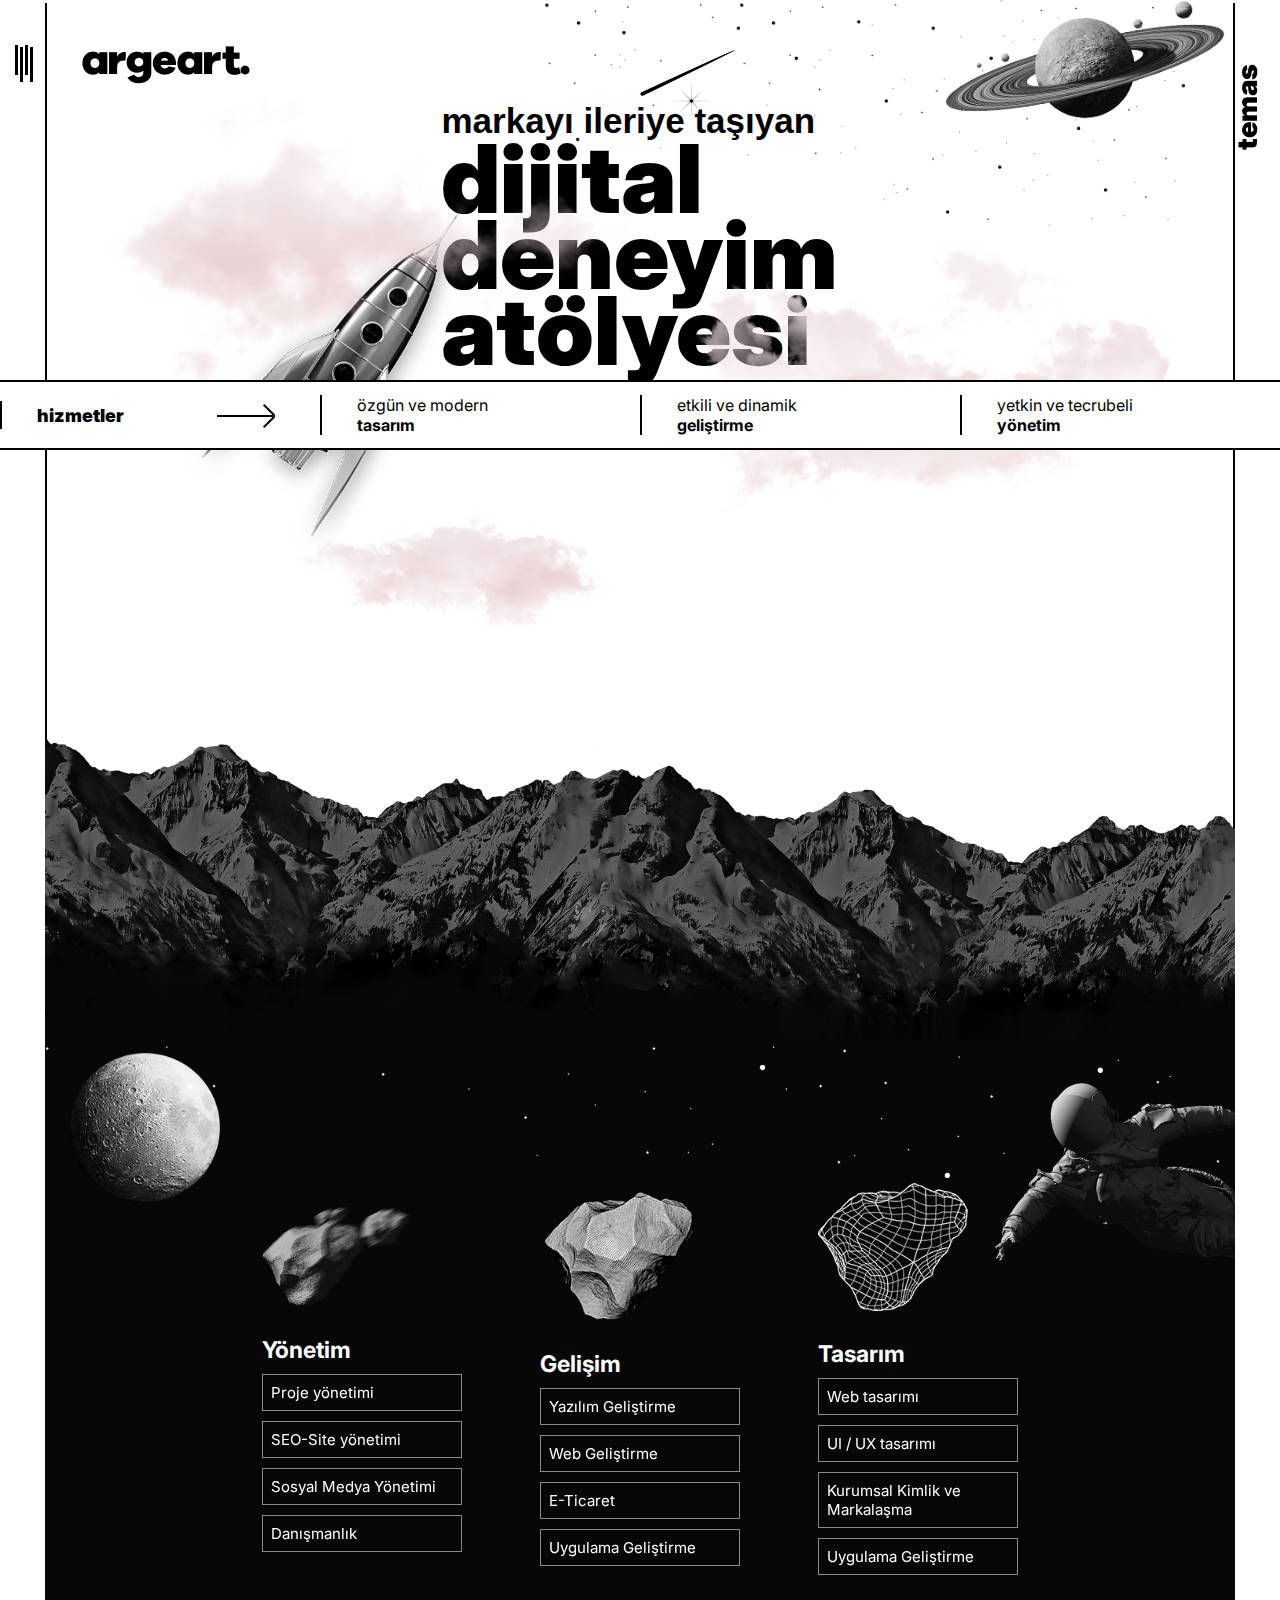
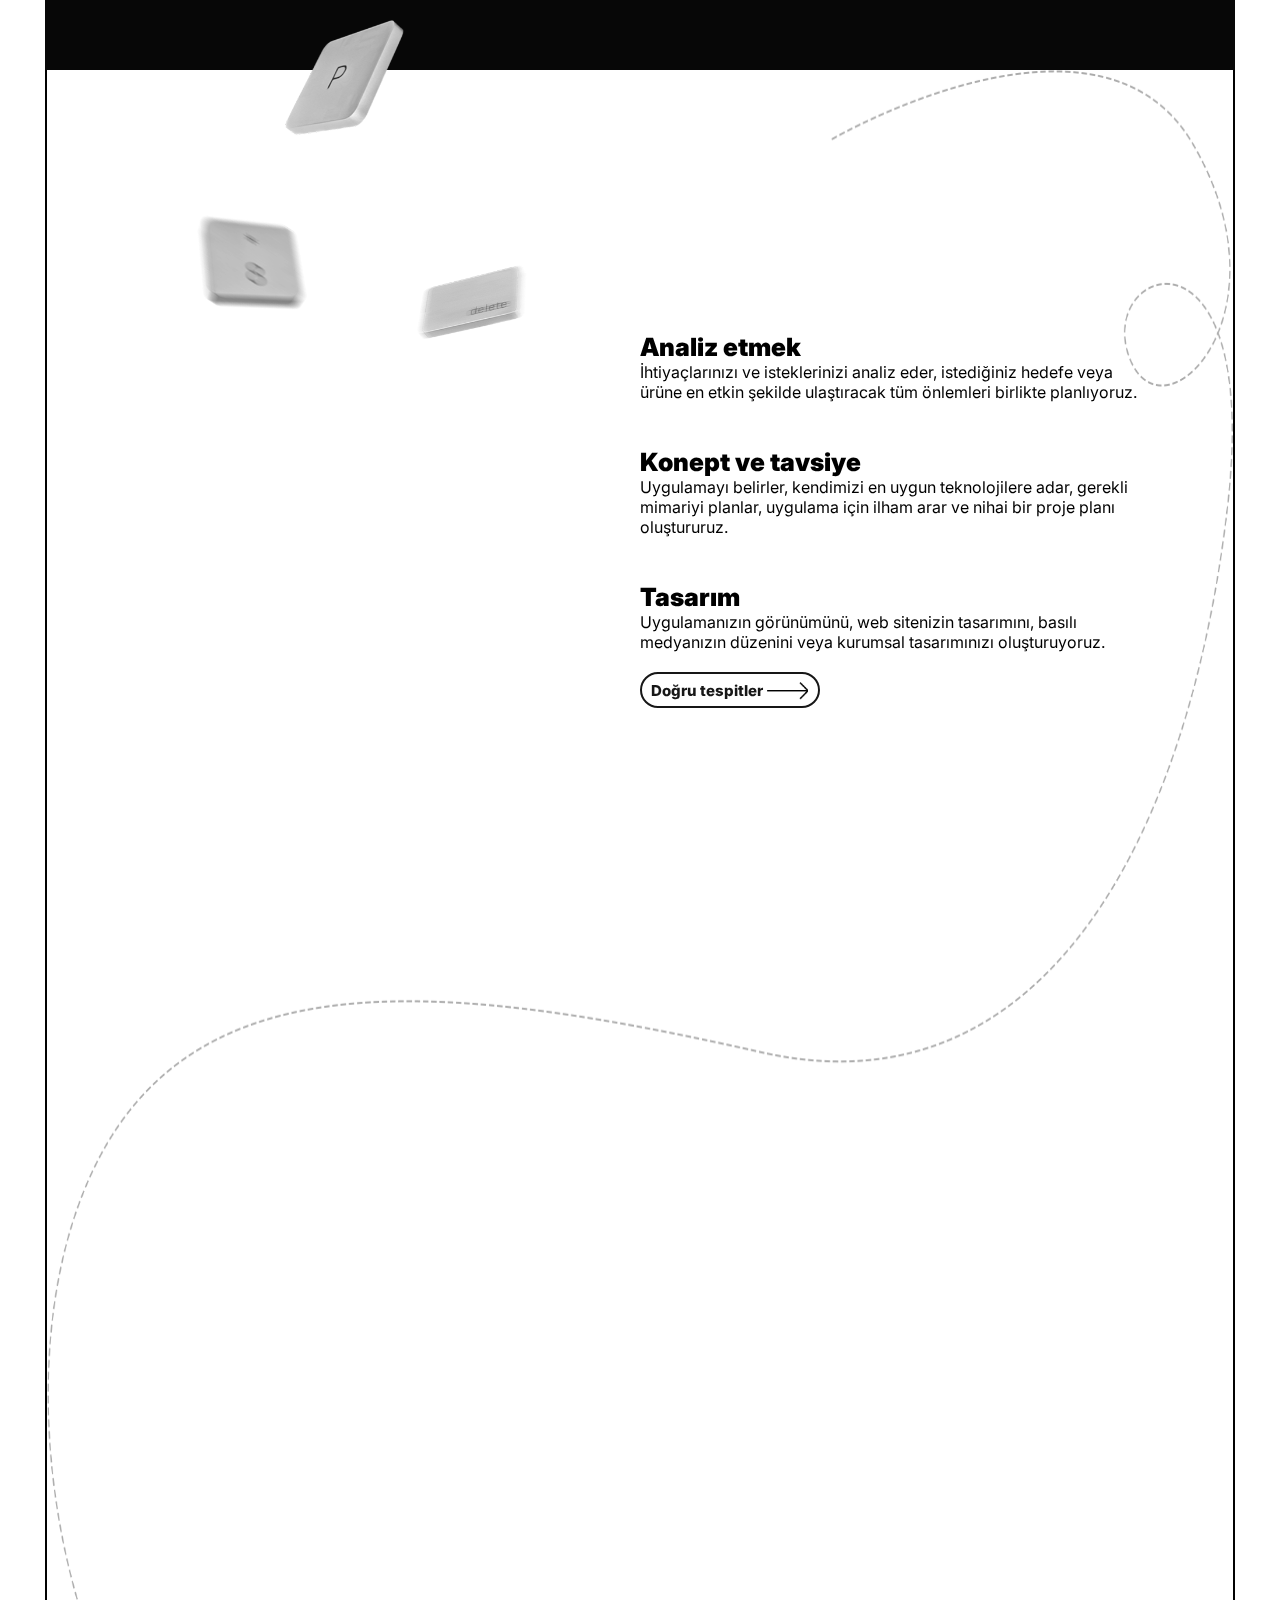
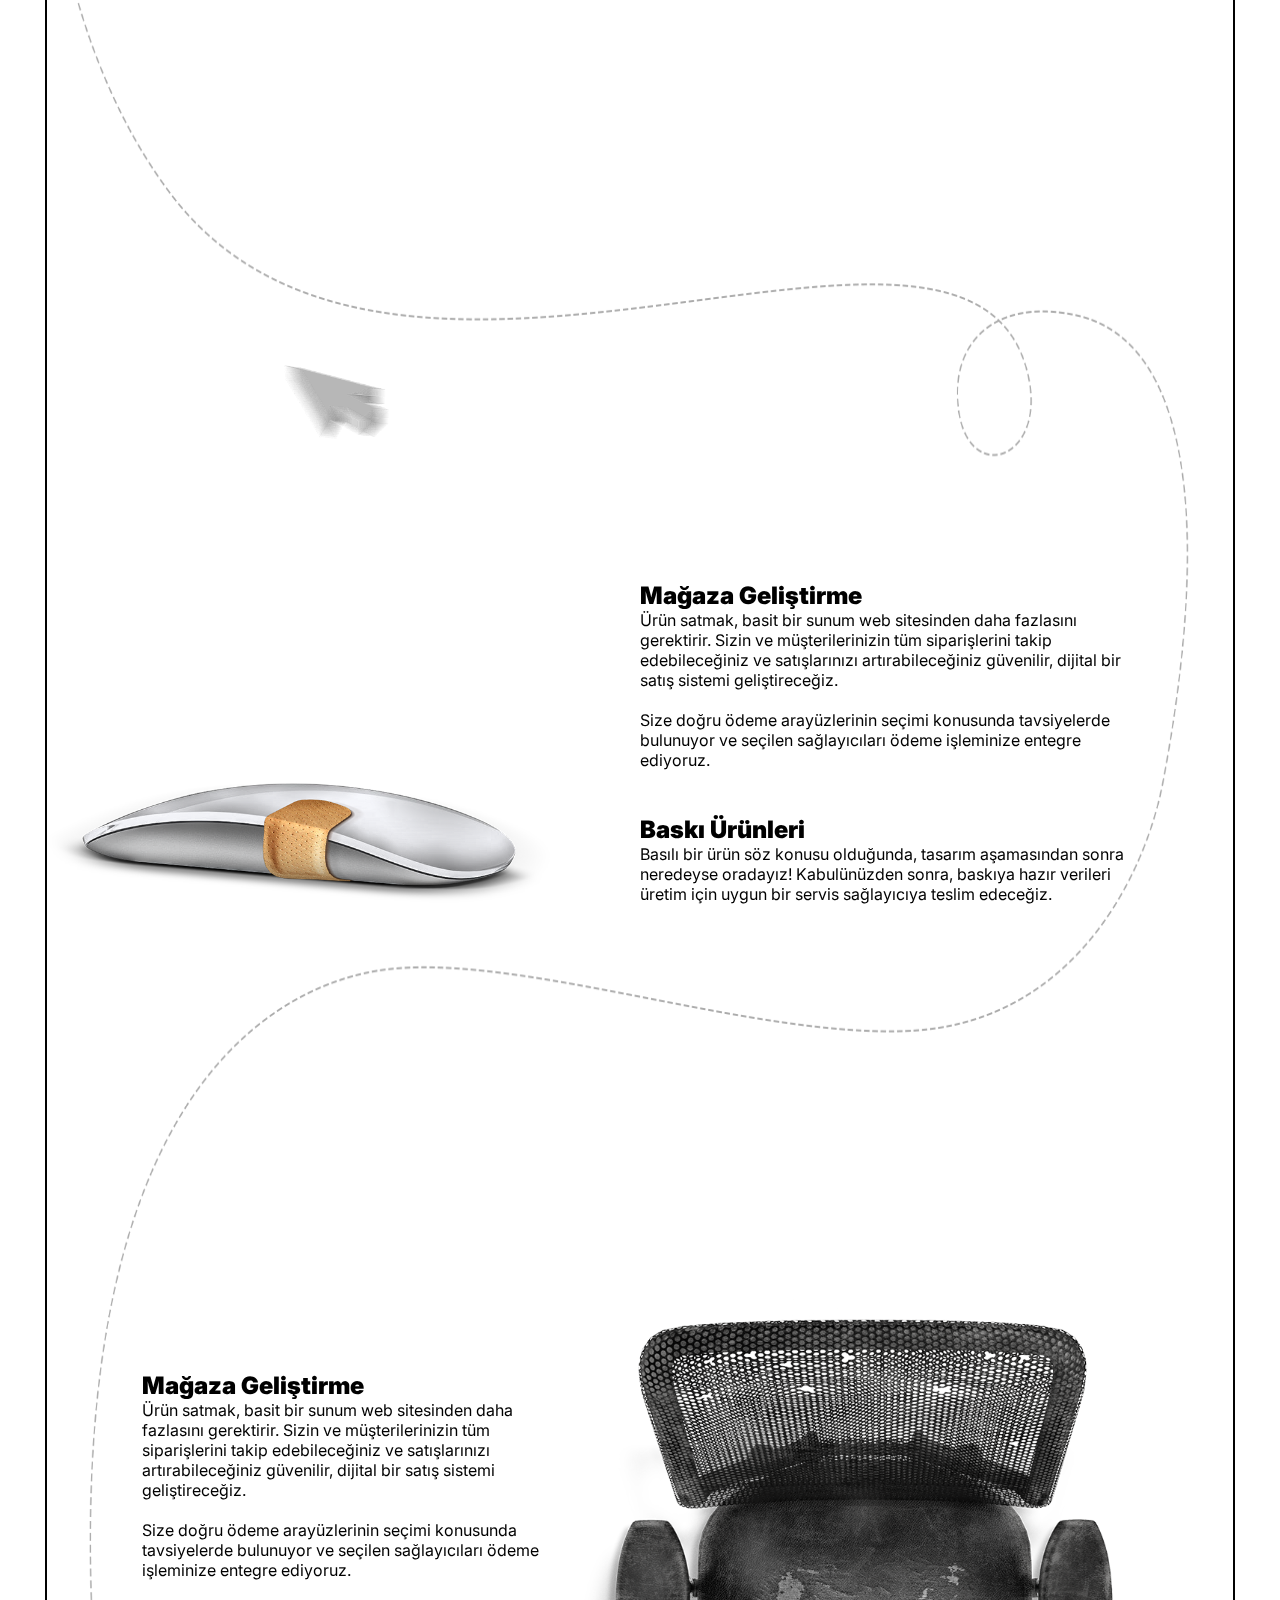
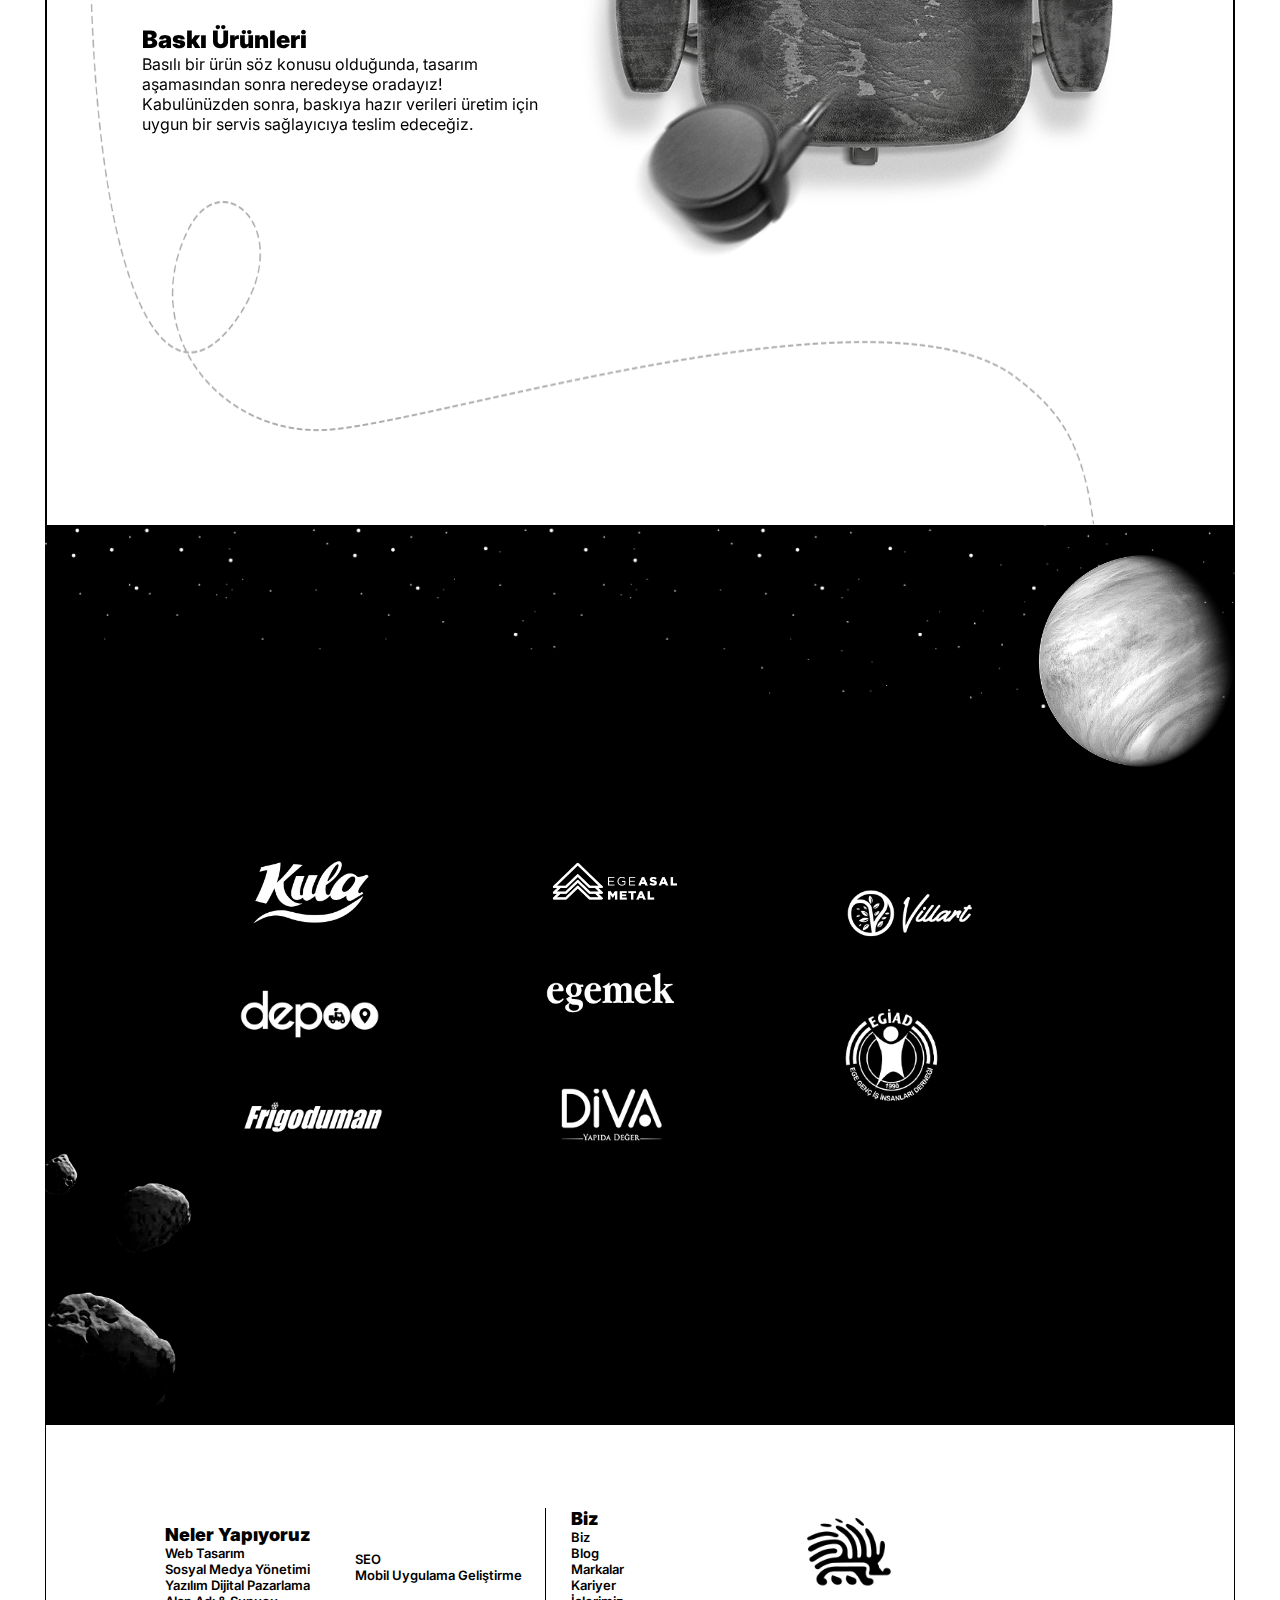
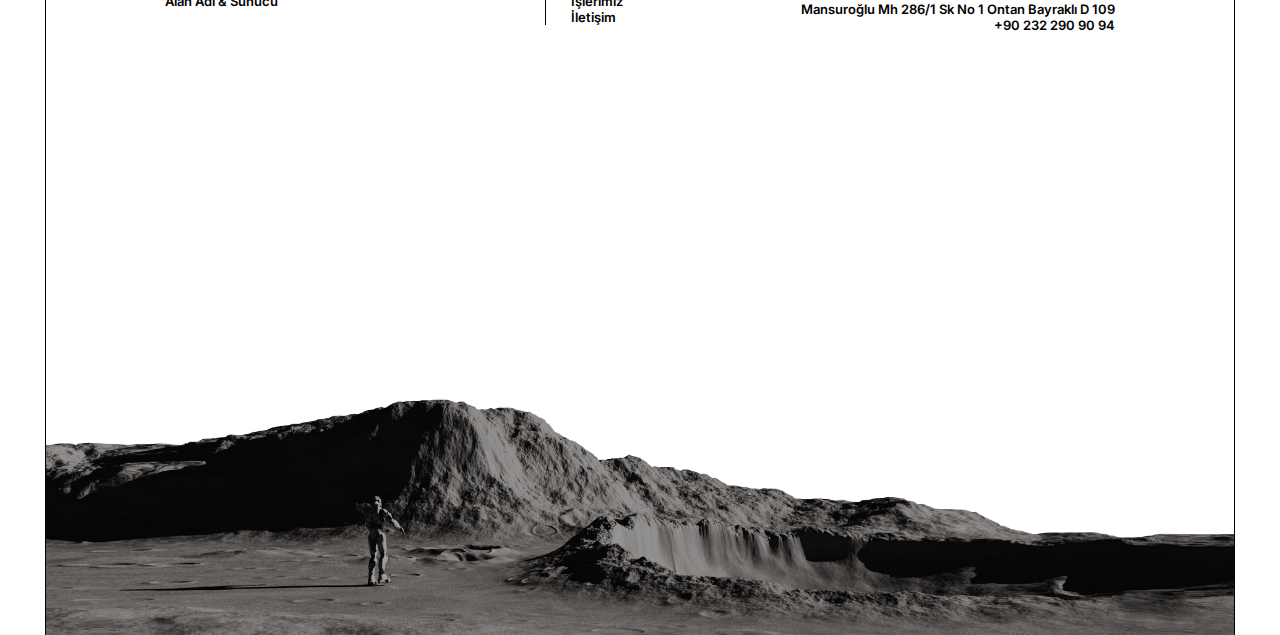
==== index.html @ 663eb617 "working on menu" ====
<!DOCTYPE html>
<html lang="en">
<head>
    <meta charset="UTF-8">
    <meta http-equiv="X-UA-Compatible" content="IE=edge">
    <meta name="viewport" content="width=device-width, initial-scale=1.0">
    <title>Argeart |  dijital deneyim atölyesi</title>

    <!-- FONT -->
    <link rel="preconnect" href="https://fonts.googleapis.com">
    <link rel="preconnect" href="https://fonts.gstatic.com" crossorigin>
    <!-- font-awesome-->
    <link rel="stylesheet" href="https://cdnjs.cloudflare.com/ajax/libs/font-awesome/6.0.0-beta3/css/all.min.css" integrity="sha512-Fo3rlrZj/k7ujTnHg4CGR2D7kSs0v4LLanw2qksYuRlEzO+tcaEPQogQ0KaoGN26/zrn20ImR1DfuLWnOo7aBA==" crossorigin="anonymous" referrerpolicy="no-referrer" />
    <!-- main font -->
    <link rel="preconnect" href="https://fonts.googleapis.com">
<link rel="preconnect" href="https://fonts.gstatic.com" crossorigin>
<link href="https://fonts.googleapis.com/css2?family=Inter:wght@400;700;900&display=swap" rel="stylesheet">
    <!-- Local styles -->
    <link rel="stylesheet" href="./styles/style.css">
    <link rel="stylesheet" href="./styles/responsive.css">
    <link rel="stylesheet" href="https://unpkg.com/aos@next/dist/aos.css" />


</head>
    
    <body>
   <!-- main font -->
      <div class="btn-logo-wrapper">
        <a href="javascript:;" title="" class="nav-btn">
            <span></span>
            <span></span>
            <span></span>
            <span></span>
        </a>
    
        <a class="logo" href="/">
            <img src="./images/logo.png" alt="">
        </a>
      </div>
   <div class="menu">
       <a href="/">
           <img class="innerlogo" src="./images/logo.png" alt="">
       </a>
       <ul class="menu__list">
           <li class="menu__item">
               <a href="#" class="menu__link">Home</a>
           </li>
           <li class="menu__item">
               <a href="#" class="menu__link">About</a>
           </li>
           <li class="menu__item">
               <a href="#" class="menu__link">Blog</a>
           </li>
           <li class="menu__item">
               <a href="#" class="menu__link">Contact</a>
           </li>
       </ul>

       <ul class="social__icons">
        <li><a href="#"><i class="fab fa-facebook"></i></a></li>
         <li><a href="#"><i class="fab fa-instagram"></i></a></li>
         <li><a href="#"><i class="fab fa-twitter"></i></a></li>
       </ul>
   </div>

   <div class="footer-sticky">
     <div class="sticky_footer_col">
        <ul>
            <li>
                <a id="service_link" href="#">
                    hizmetler 
                    <img  src="./images/arrowIcon.png" alt="">
                 </a>
            </li>
        </ul>
     </div>
     <div class="sticky_footer_col">
          <ul>
              <li class="submenu-wrapper">
                <a href="#">
                    <span>özgün ve modern</span>
                    <h4>tasarım</h4>
                </a>
                <ul class="sub-menu-list">
                    <li><a href="#">sub menu</a></li>
                    <li><a href="#">sub menu</a></li>
                    <li><a href="#">sub menu</a></li>
                    <li><a href="#">sub menu</a></li>
                </ul>
              </li>
          </ul>
     </div>
     <div class="sticky_footer_col">
         <ul>
             <li>
                <a href="#">
                    <span>etkili ve dinamik</span>
                    <h4>geliştirme</h4>
                </a>
             </li>
         </ul>
     </div>
     <div class="sticky_footer_col">
        <ul>
            <li>
                <a href="#">
                    <span>yetkin ve tecrubeli</span>
                    <h4>yönetim</h4>
                </a>
            </li>
        </ul>
     </div>  
</div>
 <!-- HERO SECTION -->
 <div class="hero__wrapper">
     <div class="hero__inner">
        <div class="hero__title__wrapper">
            <h2>markayı ileriye taşıyan</h2>
            <h1 data-aos="zoom-in" data-aos-duration="400" class="hero__main__title">
                <span>
                   dijital
                </span>
                <span>
                   deneyim
                </span>
                <span>
                   atölyesi
                </span>
            </h1>
        </div>
        <img width="50%" class="hero__stars" src="./images/yildizlar-banner.png" alt="">
        <!--  -->
        <img 
        data-tilt data-tilt-max="20" 
        data-tilt-speed="200" 
        data-tilt-perspective="3000" 
        width="280px" 
        class="saturn" src="./images/saturn.png" alt="">
        <!--  -->
        <img width="300px" class="rocket" src="./images/rocket.png">
        <img width="95px"  class="star-dash" src="./images/kuyruluyildiz.png" alt="">
        <img data-tilt data-tilt-max="20" data-tilt-speed="400" data-tilt-perspective="500"
         width="550px" class="cloud-left" src="./images/bulut-1.png" alt="">
        <img data-tilt data-tilt-max="50" data-tilt-speed="400" data-tilt-perspective="500"
         width="300px" class="cloud-left-bottom" src="./images/bulut-3.png" alt="">
        <img data-tilt data-tilt-max="50" data-tilt-speed="400" data-tilt-perspective="500"
        width="" class="cloud-right" src="./images/bulut-2.png" alt="">
        <img width="93%" class="mountain-hero" src="./images/mountain.png" alt="">
     </div>
     <ul class="side-bar__icons">
         <li><a href="#"><i class="fab fa-facebook"></i></a></li>
         <li><a href="#"><i class="fab fa-instagram"></i></a></li>
         <li><a href="#"><i class="fab fa-twitter"></i></a></li>
     </ul>

     <span class="side_bar_contact_btn">
           <a href="./contact.html">temas</a>
     </span>
 </div>

 <!-- SERVICE SECTION -->

 <section class="service__wrapper">
     <div class="service__inner">
         <!-- <img  class="white__star" src="./images/yildizler-hizmetler.png" alt=""> -->
          <div class="col__wrapper">
            <div class="service__col">
                <div class="col__inner">
                    <img width="150px" src="./images/asteroid.png" alt="">
                    <h2>yönetim</h2>
                    <a href="#"><span class="hvr-bounce-to-right">Proje yönetimi</span></a>
                    <a href="#"><span class="hvr-bounce-to-right">SEO-Site yönetimi</span></a>
                    <a href="#"><span class="hvr-bounce-to-right">Sosyal Medya Yönetimi</span></a>
                   <a href="#"> <span class="hvr-bounce-to-right">Danışmanlık</span></a>
                </div>
             </div>
             <div class="service__col">
                 <img src="" alt="">
                <div class="col__inner">
                    <img src="" alt="">
                    <img width="150px" src="./images/model.png" alt="">
                    <h2>Gelişim</h2>
                    <a href="#"><span class="hvr-bounce-to-right">Yazılım Geliştirme</span></a>
                    <a href="#"><span class="hvr-bounce-to-right">Web Geliştirme</span></a><a href="#"></a>
                    <a href="#"><span class="hvr-bounce-to-right">E-Ticaret</span></a>
                    <a href="#"><span class="hvr-bounce-to-right">Uygulama Geliştirme</span></a>
                </div>
             </div>
             <div class="service__col">
                 <div class="col__inner">
                     <img width="150px" src="./images/wireframe.png" alt="">
                    <h2>Tasarım</h2>
                   <a href="#"><span class="hvr-bounce-to-right">Web tasarımı</span></a>
                   <a href="#"><span class="hvr-bounce-to-right">UI / UX tasarımı</span></a>
                   <a href="#"><span class="hvr-bounce-to-right">Kurumsal Kimlik ve Markalaşma</span></a>
                   <a href="#"><span class="hvr-bounce-to-right">Uygulama Geliştirme</span></a>
                 </div>
             </div>
          </div>
          <img style="width: 150px;" class="service__moon" src="./images/moon.png" />
          <img data-tilt data-tilt-max="50" data-tilt-speed="400" data-tilt-perspective="500"
          class="moon-man" src="./images/astronot.png" alt="">
     </div>
 </section>

 <!-- WHITE SECTION FOR ARROW BACKGROUND STARTS HERE -->
 <div class="white__section__for__arrow__bg__outer">
     <img  class="line-image" src="./images/line.png" alt="">
    <div class="keyboard__section">
        <img class="key_p_img" src="./images/tus-p.png" alt="p image">
        <img id="moveit" class="key_8_img moveit" src="./images/tus-8.png" alt="8 image">
        <img class="key_delete_img" src="./images/tus-delete.png" alt="8 image">
        <div data-aos="flip-up" class="keyboard__image__wrapper">
            <img src="./images/keyboard.png" alt="">
        </div>
        <div class="keyboard__content__wrapper">
            <h2>Analiz etmek</h2>
            <p>
                İhtiyaçlarınızı ve isteklerinizi analiz eder, istediğiniz hedefe veya ürüne en etkin şekilde ulaştıracak tüm önlemleri birlikte planlıyoruz.
            </p>
            <h2>Konept ve tavsiye</h2>
            <p>
                Uygulamayı belirler, kendimizi en uygun teknolojilere adar, gerekli mimariyi planlar, uygulama için ilham arar ve nihai bir proje planı oluştururuz.
            </p>
             <h2>Tasarım</h2>
             <p>
                Uygulamanızın görünümünü, web sitenizin tasarımını, basılı medyanızın düzenini veya kurumsal tasarımınızı oluşturuyoruz.
             </p>
             <br>
             <a class="section__btn" href="#">Doğru tespitler <img src="./images/arrowIcon.png" alt="arrow icon"></a>
        </div>
    </div>
    <!-- Keyboard section ends -->

    <div class="mac__section">
        <div data-aos="zoom-in" data-aos-duration="4000" class="mac_section_content_wrapper">
            <h2>Web Geliştirme</h2>
            <p>
                Önceden planlanan ekran tasarımının teknik uygulaması ile yeni web sitenizi hayata geçiriyoruz.

                Her zaman sizin için bakımının kolay olmasını, tüm cihazlarda kusursuz şekilde çalıştırılabilmesini, yasal olarak uyumlu olmasını ve son teknoloji olmasını sağlıyoruz. Talep üzerine, erişilebilirlikle de ilgilenebiliriz.
            </p>
            <h2>Mağaza Geliştirme</h2>
            <p>
                Ürün satmak, basit bir sunum web sitesinden daha fazlasını gerektirir. Sizin ve müşterilerinizin tüm siparişlerini takip edebileceğiniz ve satışlarınızı artırabileceğiniz güvenilir, dijital bir satış sistemi geliştireceğiz.

                Size doğru ödeme arayüzlerinin seçimi konusunda tavsiyelerde bulunuyor ve seçilen sağlayıcıları ödeme işleminize entegre ediyoruz.
            </p>
            <br>
            <a class="section__btn" href="#">Doğru tespitler <img src="./images/arrowIcon.png" alt="arrow icon"></a>
        </div>
        <div data-aos="zoom-in" data-aos-duration="4000" class="mac_section_image_wrapper">
            <img  src="./images/imac_optimized.png" alt="imac">
            <img class="power-cable" src="./images/power_optimized.png" alt="power cable">
        </div>
    </div>
    <!-- mac section end -->
    <!-- MOUSE SECTION STARTS -->
    <div class="mouse__section__wrapper">
        <img class="cursor_img" src="./images/cursor.png" alt="">
        <div class="mourse__section__image__wrapper">
            <img src="./images/magic-mouse.png" alt="">
        </div>
        <div class="mourse__section__content__wrapper">
            <h2>Mağaza Geliştirme</h2>
            <p>
                Ürün satmak, basit bir sunum web sitesinden daha fazlasını gerektirir. Sizin ve müşterilerinizin tüm siparişlerini takip edebileceğiniz ve satışlarınızı artırabileceğiniz güvenilir, dijital bir satış sistemi geliştireceğiz.
                 <br>
                 <br>
                <p>
                    Size doğru ödeme arayüzlerinin seçimi konusunda tavsiyelerde bulunuyor ve seçilen sağlayıcıları ödeme işleminize entegre ediyoruz.
                </p>
            </p>

            <h2>Baskı Ürünleri</h2>
            <p>
                Basılı bir ürün söz konusu olduğunda, tasarım aşamasından sonra neredeyse oradayız! Kabulünüzden sonra, baskıya hazır verileri üretim için uygun bir servis sağlayıcıya teslim edeceğiz.
            </p>
        </div>
    </div>
    <!-- End of mouse section -->

    <!-- CHAIR SECTIONS -->
    <div class="chair__section__wrapper">
        <div class="chair__section__content__wrapper">
            <h2>Mağaza Geliştirme</h2>
            <p>
                Ürün satmak, basit bir sunum web sitesinden daha fazlasını gerektirir. Sizin ve müşterilerinizin tüm siparişlerini takip edebileceğiniz ve satışlarınızı artırabileceğiniz güvenilir, dijital bir satış sistemi geliştireceğiz.
                <br>
                <br>
                <p>
                    Size doğru ödeme arayüzlerinin seçimi konusunda tavsiyelerde bulunuyor ve seçilen sağlayıcıları ödeme işleminize entegre ediyoruz.
                </p>
            </p>

            <h2>Baskı Ürünleri</h2>
            <p>
                Basılı bir ürün söz konusu olduğunda, tasarım aşamasından sonra neredeyse oradayız! Kabulünüzden sonra, baskıya hazır verileri üretim için uygun bir servis sağlayıcıya teslim edeceğiz.
            </p>
        </div>
        <div class="chair__section__image__wrapper">
            <img src="./images/sandalye.png" alt="">
            <img class="tire__image" src="./images/tekerlek.png" alt="">
        </div>
    </div>
 </div>
 <!-- White section ends here -->

 <!-- LOGO SECTION STARTS HERE -->

 <div class="logo__section__outer__wrapper">
     <div class="logo__section_inner_wrapper">
         <div class="logo_section_col">
            <img src="./images/logos/kule.png" alt="Kule">
            <img src="./images/logos/depoLogo.png" alt="Depo">
            <img src="./images/logos/frigd.png" alt="">
         </div>
         <div class="logo_section_col">
             <img src="./images/logos/egeasal.png" alt="Egeasal">
             <img src="./images/logos/egemek.png" alt="Egemek">
             <img src="./images/logos/diva.png" alt="">
         </div>
         <div class="logo_section_col">
             <img src="./images/logos/villart.png" alt="villart">
             <img width="120px" src="./images/logos/ediad.png" alt="">
         </div>
     </div>
     <img class="venus" src="./images/logos/venus.png" alt="">
     <img class="rocks_for_logos" src="./images/logos/rocks for logos.png" alt="">
 </div>

 <!-- FOOTER -->
 <footer>
     <div class="footer__inner">
         <div class="footer__cols m1">
            <h2>Neler Yapıyoruz</h2>
           <ul>
               <li>Web Tasarım </li>
               <li>Sosyal Medya Yönetimi</li>
               <li>Yazılım  Dijital Pazarlama </li>
               <li>Alan Adı & Sunucu </li>
           </ul>
         </div>
         <div class="footer__cols m2">
            <ul>
                <li>
                    SEO
                </li>
                <li>Mobil Uygulama Geliştirme</li>
            </ul>
         </div>
         <div class="footer__cols m3">
             <div class="footer_menu">
                <h2>
                    Biz
                </h2>
                <ul>
                    <li>
                       <a href="#"> Biz</a>
                    </li>
                    <li>
                       <a href="#"> Blog</a>
                    </li>
                    <li>
                       <a href="#">Markalar</a> 
                    </li>
                    <li>
                       <a href="#">Kariyer</a> 
                    </li>
                    <li>
                       <a href="#">İşlerimiz</a> 
                    </li>
                    <li>
                       <a href="#">İletişim</a> 
                    </li>
                </ul>
             </div>
         </div>
         <div class="footer__cols add-wrapper m4">
             <!-- only for mob -->
             <p class="add-for-mob">
                <img class="kripi" src="./images/kripi.png" alt="">
                 <span>               
                      Mansuroğlu Mh 286/1 Sk No 1 Ontan Bayraklı D 109
                      <a href="tel:+902322909094">+90 232 290 90 94</a>
                </span>
             </p>
            <p class="add-tel">
                <img class="kripi" src="./images/kripi.png" alt="">
                <span>
                    Mansuroğlu Mh 286/1 Sk No 1 Ontan Bayraklı D 109
                </span>
                <a href="tel:+902322909094">+90 232 290 90 94</a>
            </p>
         </div>
     </div>
 </footer>
    <script src="https://cdnjs.cloudflare.com/ajax/libs/jquery/3.2.1/jquery.min.js"></script>
    <script src="https://cdnjs.cloudflare.com/ajax/libs/gsap/1.19.1/TweenMax.min.js"></script>
    <script src="./scripts/navbar.js"></script>

   <script src="https://unpkg.com/aos@next/dist/aos.js"></script>
  <script>
    AOS.init();
  </script>
</body>
</html>
---- styles/style.css ----
*{
    margin: 0;
    padding: 0;
    box-sizing: border-box;
}

body{
    background-color: #fff;
    min-height: 200vh;
    font-family: 'Inter', sans-serif;
}

p{
    font-family: 'Inter', sans-serif;
    font-weight: 400;
}

.btn-logo-wrapper {
    display: flex;
    padding-top: 45px;
    padding-left: 15px;
}
.top-nav{
    top: 0;
    width: 100%;
    display: flex;
    justify-content: start;
    z-index: 0;
    margin-left: -35px;
}
.logo{
    margin-left: 50px;
    margin-top: -8px;
}
.nav-btn{
    z-index: 100;
    display: flex;
    width: 20px;
    height: 20px;
    position: fixed;
}

.nav-btn span {
    width: 3px;
    background-color: black;
    display: flex;
    position: absolute;
    transition: .3s;
}

.navicons li a{
    color: black;
}
.nav-btn span:nth-child(1){
   margin-left: 5px;
   height: 35px;
   margin-top: 2px;
}
.nav-btn span:nth-child(2){
    height: 30px; 
}
.nav-btn span:nth-child(3){
    height: 35px; 
    height: 30px; 
    margin-left: 10px;
}
.nav-btn span:nth-child(4){
    height: 35px; 
    height: 35px; 
    margin-left: 15px;
    margin-top: 2px;
}

.nav-btn.is-active span {
    /* background-color: #fff; */
}

.nav-btn.is-active span:nth-child(1){
   margin-top: 10px;
   margin-left: 10px;
   transform: rotate(-45deg);
   height: 25px;
 
} 

.nav-btn.is-active span:nth-child(2){
   margin-top: 10px;
   margin-left: 10px;
   transform: rotate(45deg);
   height: 25px;
   } 

   .nav-btn.is-active span:nth-child(3){
     display: none;
   } 
   
   .nav-btn.is-active span:nth-child(4){
        display: none;
      }

   .menu {
       background-color: white;
       background-image: url('../images/yildizlar-banner.png');
       background-size: 55%;
       display: flex;
       flex-direction: column;
       align-items: center;
       justify-content: center;
       position: fixed;
       top: 0;
       left: 0;
       right: 0;
       padding: 45px;
       z-index: 99;
       transition: 1s;
       /* opacity: 0;
       visibility: hidden; */
       margin-top: -750px;
       
   }


   .menu.is-active{
       /* opacity: 1;
       visibility: visible; */
       margin-top: 0px;
   }
   .menu__list {
     display: flex;
     list-style: none;
   }

   .menu__list li{
       margin-right: 30px;
   }

   .menu__link{
       position: relative;
       display: inline-flex;
       font-weight: bold;
       font-size: 32px;
       color: #171717;
       text-decoration: none;
       text-transform: uppercase;
       margin-top: 55px;
   }

   .menu__link:after{
       content: '';
       position: absolute;
       bottom: 0px;
       left: 0;
       width: 0;
       height: 5px;
       display: inline-flex;
       background-color: #171717;
       transition: .3s;
   }

   .menu__link:hover:after {
       width: 100%;
   }

   .menu__link:hover {
    color: black
}
   /* NAV SOCIAL ICONS */
   .social__icons {
       display: flex;
       margin-top: 45px;
   }

   .social__icons > li {
       list-style: none;
   }

   .social__icons > li > a{
    padding-right: 45px;
    color: black;
    font-size: 30px;
}

/* SIDEBAR ICONS */

.side-bar__icons{
    position:fixed;
    top: 40%;
}
.side-bar__icons > li{
 list-style: none;
 margin-left: 10px;
 margin-bottom: 20px;
}

.side_bar_contact_btn{
    position: fixed;
    right: -10px;
    top: 10%;
    transform: rotate(-90deg);
}


.side_bar_contact_btn > a {
    text-decoration: none;
    color: black;
    font-size: 28px;
    font-weight: 900;
    
}
.side-bar__icons > li > a {
    color: #171717;
    font-size: 27px;
}
   /* HERO SECTION */

 .hero__wrapper {
     width: 100%;
 }
 .hero__inner{
     width: 93%;
     height: 100vh;
     border-left: 2px solid black;
     border-right: 2px solid black;
     margin: auto;
     display: flex;
     justify-content: center;
     margin-top: -98px;
     padding-top: 98px;
    /* background-image: url("../images/mountain.png");
    background-position: center bottom;
    background-repeat: no-repeat;
    background-size: contain
    */
    z-index: 3;
 }


 .hero__mountains{
     position: absolute;
     max-width: 94;
     margin-top: auto;
 }
.hero__title__wrapper > h2 {
    font-size: 35px;
    font-family: 'Poppins', sans-serif;
    font-weight: 700;
    color: #010101;
}
 .hero__main__title{
     display: flex;
     flex-direction: column;
     font-size: 95px;
     line-height: 0.8;
     font-weight: 900;
     font-family: 'Inter', sans-serif;
     color: #010101;

 }

 /* HERO IMAGES */
 .hero__stars{
    top: 0;
    right: 95px;
    position: absolute;
  }
 

 .saturn{
    position: absolute;
    right: 55px;
    top: 0;
    transform: translatey(0px);
	animation: leftRihgt 6s ease-in-out infinite;
    max-width: 100%;
 }

 .rocket{
    position: absolute;
    left: 180px;
    top: 200px;
    transform: translatey(0px);
	animation: float 6s ease-in-out infinite;
 }

 .star-dash{
     position: absolute;
     top: 50px;
     left: 50%;
 }

 .cloud-left{
     position: absolute;
     left: 80px;
     top: 90px;
  
 }

 .cloud-left-bottom{
     position: absolute;
     top: 56%;
     left: 300px;
     
 }
 .cloud-right{
     position: absolute;
     right: 100px;
     top: 250px;
     transform: translatey(0px);
     animation: leftRihgt 6s ease-in-out infinite;
 }

 .mountain-hero{
     position:absolute;
     bottom: -140px;
     z-index: 5;
 }

 /* SERVICER SECTION */

 .service__wrapper{
     max-width: 100%;
 }

 .service__inner{
     max-width: 93%;
     margin: auto;
     background-color: #070707;
     height: auto;
     position: relative;
     z-index: 0;
     background-image: url(../images/yildizler-hizmetler.png);
     background-repeat: no-repeat;
     background-position: top right;
     background-size: 150%; 
     position: relative;
     padding-bottom: 95px;
     overflow: hidden;
 }


 .col__wrapper{
    display: grid;
    grid-template-columns: 1fr 1fr 1fr;
    justify-content: center;
    padding-top: 280px;
    max-width: 70%;
    margin: auto;
 }

 .white__star{
     position: absolute;
     left: 20px;
 }
 .col__inner > h2{
  color: white;
  text-transform: capitalize;
  font-size: 23px;
  margin-top: 25px;
 }

 .service__col{
     display: flex;
     justify-content: center;
     align-items: center;
   }

 .col__inner  span{
     color: white;
     font-size: 15px;
     border: 1px solid rgb(138, 138, 138);
     display: block;
     width: 200px;
     margin-top: 10px;
     padding: 8px;
     transition: ease-in-out 0.3s;
     font-weight: 400;
    }

    .col__inner a {
        text-decoration: none;

    }

 .col__inner span:hover {
     color: black;
 }


 .service__moon{
     position: absolute;
     left: 25px;
     top: 150px;
     z-index: 5;
     animation: leftRihgt 6s ease-in-out infinite;
     max-width: 100%;
 }

 .moon-man{
     position:absolute;
     right: -110px;
     top: 180px;
     width: 350px;
     transform: translatey(0px);
     animation: moreLeftRihgt 9s ease-in-out infinite;
 }

 /* WHITE SECTION FOR ARROW BACKGROUND WRAPPER */
 .white__section__for__arrow__bg__outer{
    max-width: 93%;
    margin-left: auto;
    margin-right: auto;
    border-left: #010101 solid 2px;
    border-right: #010101 solid 2px;
    position: relative;
    padding-bottom: 55px;
    /* background-image: url('../images/line.png');
    background-size: 100%;
    background-position: bottom right;
    background-repeat: no-repeat; */
 }

 .line-image{
     position: absolute;
     height: 100%;
     width: 100%;
     z-index: 0;
 }
 

 .keyboard__section{
    display: grid;
    grid-template-columns: 1fr 1fr;
    height: 100vh;
    justify-content: center;
    align-items: center;
 }
 .keyboard__image__wrapper > img {
     max-width: 120%;
     margin-left: -150px;
     margin-top: 150px;
 }

 .keyboard__image__wrapper{
     overflow: hidden;
 }

.keyboard__content__wrapper h2 {
    font-size: 25px;
    font-weight: 900;
}

.keyboard__content__wrapper > h2:nth-child(3){
  margin-top: 45px;
}

.keyboard__content__wrapper > h2:nth-child(5){
    margin-top: 45px;
  }

.keyboard__content__wrapper {
    max-width: 85%;
    z-index: 3;
}
.section__btn{
    color: #171717;
    text-decoration: none;
    border: 2px solid #171717;
    border-radius: 50px;
    padding: 6px;
    font-size: 15px;
    font-weight: 800;
    display: flex;
    width: 180px;
    align-items: center;
    justify-content: center;
    cursor: pointer;
    transition: ease-in-out 0.4s;
}

.section__btn:hover{
    background-color: #000;
    color: #fff !important;
}

.section__btn > img {
    width: 45px;
}

.section__btn:hover {
    color: #171717;
}
.key_p_img {
    position: absolute;
    top: -50px;
    width: 120px;
    left: 20%;
    animation: leftRihgt 5s ease-in-out infinite;
    max-width: 100%;
}

.key_8_img {
  position: absolute;
  top: 145px;
  left: 150px;
  width: 110px;
}

.key_delete_img{
  position: absolute;
  top: 195px;
  left: 370px;
  width: 110px;  
  transform: translatey(0px);
  animation: float 6s ease-in-out infinite;
}

/* IMAC SECTION */
.mac__section{
    display: grid;
    grid-template-columns: 40% 50%;
    align-items: center;
    justify-content: center;
    justify-items: center;
    height: 100vh;
}
.mac_section_image_wrapper > img {
    width: 100%;
    margin-top: -150px;
}

.mac_section_content_wrapper h2 {
    font-size: 25px;
    font-weight: 900;
}

.mac_section_content_wrapper > h2:nth-child(3) {
    margin-top: 45px;
}
.mac_section_content_wrapper {
    max-width: 85%;
    z-index: 22;
}

.mac_section_image_wrapper{
    position: relative;
}
.power-cable {
    position: absolute;
    right: 55px;
    width: 350px !important;
    bottom: 0;
    margin-bottom: -90px;
    transform: translatey(0px);
	animation: leftRihgt 6s ease-in-out infinite;
}

/* MOUSE SECTION */

.mouse__section__wrapper{
  height: 100vh;
  display: grid;
  grid-template-columns: 1fr 1fr;  
  position: relative;
  justify-content: center;
  align-items: center;
}

.mourse__section__image__wrapper > img {
    width: 85%;
    margin-top: 250px;
    
}

.mourse__section__content__wrapper{
    max-width: 85%;
}

.mourse__section__content__wrapper > h2 {
    margin-top: 45px;
    font-weight: 900;
}
.cursor_img{
    position: absolute;
    width: 105px;
    top: 95px;
    left: 20%;
    animation: leftRihgt 6s ease-in-out infinite;
    max-width: 100%;
}

/* CHAIR SECTION */
.chair__section__wrapper {
    display: grid;
    grid-template-columns: 40% 50%;
    align-items: center;
    justify-content: center;
    justify-items: center;
    height: 100vh;
    margin-top: -90px;
    margin-bottom: 90px;
}

.chair__section__content__wrapper{
    max-width: 85%;
}

.chair__section__content__wrapper > h2 {
    margin-top: 45px;
    font-weight: 900;
}
.chair__section__image__wrapper {
    position: relative;
}
.chair__section__image__wrapper > img:nth-child(1) {
    width: 90%;
    margin: auto;
}

.chair__section__image__wrapper{
    position: relative;
}

.tire__image{
    position: absolute;
    bottom: -50px;
    right: 56%;
    width: 210px;
    animation: leftRihgt 6s ease-in-out infinite;
    max-width: 100%;
}
/* LOGOS Section */

.logo__section__outer__wrapper{
    max-width: 93%;
    margin: auto; 
    position: relative;
    background-color: #000;
    background-image: url('../images/yildizler-hizmetler.png');
    background-repeat: no-repeat;
    background-position: top right;
    background-size: 100%;
    overflow: hidden;
}

.logo__section_inner_wrapper {
    height: 100vh;
    display: grid;
    grid-template-columns: 1fr 1fr 1fr;
    justify-content: center;
    align-items: center;
    max-width: 75%;
    margin: auto;
}

.logo_section_col > img {
    max-width: 60%;
    margin-top: 45px;
}

.logo_section_col {
    padding-left: 45px;
}

.venus{
    position: absolute;
    top: -20px;
    right: 0;
    width: 250px;
}

.rocks_for_logos {
    position: absolute;
    width: 180px;
    bottom: 0;
    left: -20px;
}

/* FOOTER */

footer {
    max-width: 93%;
    margin: auto;
    border-left: 1px #000 solid;
    border-right: #000 1px solid;
    height: 90vh;
    background-image: url('../images/footer-zemin.png');
    background-position: bottom center;
    background-repeat: no-repeat;
    background-size: 100%;
}

.footer__inner{
    max-width: 80%;
    margin: auto;
    display: grid;
    grid-template-columns: 1fr 1fr 1fr 2fr;
    justify-content: center;
    align-items: center;
    padding-top: 75px;
}

.footer__inner ul {
    list-style: none;
}
.add-for-mob {
    display: none;
}
.footer__cols > h2 {
    font-size: 18px;
    font-weight: 900;
}

.footer__cols a {
    color: #000;
    text-decoration: none;
    font-size: 13px;
    font-weight: 600;
}

.add-tel{
    display: grid;
    grid-template-columns: 1fr;
}

.footer__cols li {
    font-size: 13px;
    font-weight: 600;
}

.add-wrapper {
    display: flex;
    flex-direction: column;
    align-items: flex-end;
}
.footer__cols p {
    font-size: 13px;
    font-weight: 600;
    text-align: right;
}

.footer_menu > h2 {
    font-size: 18px;
    font-weight: 900;
}

.footer_menu {
    border-left: 1px solid #000;
    padding-left: 25px;
}
.kripi{
    width: 95px;
    right: 0;
}

.footer-sticky {
    width: 100%;
    height: 70px;
    z-index: 9;
    position: fixed;
    background-color: white;
    border-top: 2px solid #000;
    border-bottom: 2px solid #000;
    bottom: 50%;
    display: grid;
    grid-template-columns: 1fr 1fr 1fr 1fr;
    align-items: center;
}

.sticky_footer_col > ul li a {
    display: flex;
    flex-direction: column;
    color: #000;
    text-decoration: none;
}

.sticky_footer_col > ul li {
    list-style: none;
}
.sticky_footer_col > a:hover  {
  color: black;
}
.sticky_footer_col > a > h4 {
    font-size: 20px;
    font-weight: 800;
}

.sticky_footer_col > a > span {
    font-size: 16px;
    font-weight: 400;
}
.sticky_footer_col {
    display: flex;
    justify-content: start;
    border-left: 2px solid #000;
    padding-left: 35px;
}

/* submenu */

.sub-menu-list {
    visibility: hidden;
    opacity: 0;
    position: absolute;
    top: 100%;
    left: -35px;
    width: 340px;
    transform: translateY(-3em);
    z-index: -1;
    transition: all 0.3 ease 0s, visibility 0s linear 0.3s, z-index 0s linear 0.01s;
    padding: 25px;
}

.submenu-wrapper{
    position: relative;
}
.submenu-wrapper:focus .sub-menu-list,
.submenu-wrapper:focus-within .sub-menu-list,
.submenu-wrapper:hover .sub-menu-list {
    visibility: visible;
    opacity: 1;
    z-index: 1;
    transform: translateY(0);
    transition-delay: 0s, 0s, 0.3;
    background-color: white;
}


#service_link {
   display: grid;
   grid-template-columns: 1fr 1fr;
   justify-content: start;
   align-items: center;
   font-size: 18px;
   font-weight: 900;
}

#service_link > img {
    margin-left: 55px;
}
/* ANIMATIMATION */

@keyframes float {
	0% {

        transform: translatey(0px);
	}
	50% {
		transform: translatey(-45px);
	}
	100% {

        transform: translatey(0px);
	}
}

/* left and right */
@keyframes leftRihgt {
	0% {

        transform: translatex(0px);
	}
	50% {
		transform: translatex(-45px);
	}
	100% {

        transform: translatex(0px);
	}
}

/* MORE left and right */
@keyframes moreLeftRihgt {
	0% {

        transform: translatex(0px);
	}
	50% {
		transform: translatex(-50px);
	}
	100% {

        transform: translatex(0px);
	}
    
}

/* XL SCREEN STYLES */

@media (min-width: 1700px) {
    .hero__inner {
       padding-top: 190px;
    }

    .hero__main__title{
        display: flex;
        flex-direction: column;
        font-size: 110px;
        line-height: 0.8;
        font-weight: 900;
        font-family: 'Poppins', sans-serif;
        color: #010101;
        
    }

    .saturn{
        position: absolute;
        right: 55px;
        top: 0;
        transform: translatey(0px);
        animation: leftRihgt 6s ease-in-out infinite;
        width: auto;
     }
    
     .rocket{
        position: absolute;
        left: 280px;
        top: 290px;
        transform: translatey(0px);
        animation: float 6s ease-in-out infinite;
        width: 350px;
     }

     .cloud-left{
        position: absolute;
        left: 18%;
        width: 35%;
     
    }
   
    .cloud-left-bottom{
        position: absolute;
        top: 46%;
        left: 30%;
        width: 500px;
        
    }
    .cloud-right{
        position: absolute;
        right: 100px;
        top: 250px;
        transform: translatey(0px);
        animation: leftRihgt 6s ease-in-out infinite;
    }

    .keyboard__section{
        height: 80vh;
     }

     .mac__section{
        height: 80vh;
    }

    .mouse__section__wrapper{
        height: 80vh;
      }
      .chair__section__wrapper {
        height: 80vh;
    }
    footer {
        height: 65vh;
    }
    
}


/* hover */

/* Bounce To Right */
.hvr-bounce-to-right {
    display: inline-block;
    vertical-align: middle;
    -webkit-transform: perspective(1px) translateZ(0);
    transform: perspective(1px) translateZ(0);
    box-shadow: 0 0 1px rgba(0, 0, 0, 0);
    position: relative;
    -webkit-transition-property: color;
    transition-property: color;
    -webkit-transition-duration: 0.5s;
    transition-duration: 0.5s;
  }
  .hvr-bounce-to-right:before {
    content: "";
    position: absolute;
    z-index: -1;
    top: 0;
    left: 0;
    right: 0;
    bottom: 0;
    background: #fff;
    -webkit-transform: scaleX(0);
    transform: scaleX(0);
    -webkit-transform-origin: 0 50%;
    transform-origin: 0 50%;
    -webkit-transition-property: transform;
    transition-property: transform;
    -webkit-transition-duration: 0.5s;
    transition-duration: 0.5s;
    -webkit-transition-timing-function: ease-out;
    transition-timing-function: ease-out;
  }
  .hvr-bounce-to-right:hover, .hvr-bounce-to-right:focus, .hvr-bounce-to-right:active {
    color: white;
  }
  .hvr-bounce-to-right:hover:before, .hvr-bounce-to-right:focus:before, .hvr-bounce-to-right:active:before {
    -webkit-transform: scaleX(1);
    transform: scaleX(1);
    -webkit-transition-timing-function: cubic-bezier(0.52, 1.64, 0.37, 0.66);
    transition-timing-function: cubic-bezier(0.52, 1.64, 0.37, 0.66);
  }

/* move it */
---- styles/responsive.css ----
@media screen and (max-width: 992px) {
  
    .btn-logo-wrapper {
        padding-left: 15px;
        margin-top: 75px;
        padding-top: 0;
        display: grid;
        grid-template-columns: 1fr 1fr;
        flex-direction: column;
        align-items: center;
        justify-content: space-between;
        position: fixed;
        z-index: 9999;
        background-color: white;
    }
    .nav-btn{
        z-index: 100;
        display: flex;
        width: auto;
        height: 45px;
        position: static;
        margin-top: 25px;
    }
    .menu__list {
        display: flex;
        flex-direction: column;
        list-style: none;
        margin-top: 25px;
      }

      .menu__link{
          margin-top: 15px;
          font-size: 25px
      }

      .social__icons {
        display: flex;
        margin-top: 30px;
    }

    .side_bar_contact_btn{
        /* position: fixed;
        right: -10px;
        top: 10%;
        transform: rotate(-90deg); */
        display: none;
    } 

    .line-image{
        /* position: absolute;
        height: 100%;
        width: 100%;
        z-index: 0; */
        display: none;
    }
    
    .logo{
      margin-top: 25px;
    }

    .innerlogo{
        display: none;
    }
    .hero__inner{
      border: 0px;
      justify-content: center;
      align-items: center;
      text-align: center;
      height: auto;
      position: relative;
      padding-top: 260px;

    }

    .hero__stars{
        top: 150px;
        right: 22px;
        position: absolute;
        width: 100%;
      }
    .mountain-hero{
      left: 0;
      right: 0;
      width: 100%;
    }
    .hero__title__wrapper > h2 {
    font-size: 32px;
    }

    .hero__main__title{
        display: flex;
        flex-direction: column;
        font-size: 55px;
        line-height: 1;
    }

    .saturn{
        right: 55px;
        top: 155px;
        max-width: 45%;
     }
    .star-dash{
        display: none;
    }
     .rocket{
        position: absolute;
        left: 0px;
        top: 170px;
        animation: none 6s ease-in-out infinite;
        width: 30%;
     }


     .cloud-left{
        position: absolute;
        left: 0;
        top: auto;
        bottom: -110px;
        width: 100%;
    }
   
    .cloud-left-bottom{
        display: none;
    }
    .cloud-right{
        position: absolute;
        right: 100px;
        top: 250px;
        display: none;
    }
     /* Services */
     .service__wrapper{
         margin-top: 130px;
    }

    .col__wrapper{
        display: grid;
        grid-template-columns: 1fr;
        grid-gap: 55px;
        justify-content: center;
        padding-top: 35px;
        max-width: 100%;
        margin: auto;
     }
    .service__moon{
        position: absolute;
        left: 0px;
        top: 25px;
        z-index: 5;
        animation: leftRihgt 6s ease-in-out infinite;
        max-width: 22%;
    }
   
    .moon-man{
        position:absolute;
        right: -25px;
        top: 55px;
        width: 350px;
        transform: translatey(0px);
        animation: leftRihgt 18s ease-in-out infinite;
        max-width: 45%;
    }

     /* WHITE SECTION FOR ARROW BACKGROUND WRAPPER */

/* Keyboard Section */
.keyboard__section{
    grid-template-columns: 1fr;
    height: auto;
 }

 .keyboard__content__wrapper {
   width: 100%;
   padding: 65px 25px 25px 25px;
}

.keyboard__image__wrapper > img {
    max-width: 100%;
    margin-left: -2px;
    margin-top: 95px;
}

.key_p_img {
    max-width: 25%;
    left: auto;
    right: 50%;
}

.key_8_img {
  position: absolute;
  top: 0px;
  left: auto;
  right: 45px;
  width: 65px;
}

.key_delete_img{
  position: absolute;
  top: 35px;
  left: 0px;
  width: 85px;  
  transform: translatey(0px);
  animation: none 6s ease-in-out infinite;
}


/* IMACE SECTION */

.mac__section {
    display: flex;
    flex-direction: column-reverse;
    height: auto; 
}

.mac_section_image_wrapper > img {
    width: 100%;
    margin-top: 2px;
    margin-bottom: 45px;
}

.power-cable {
    position: absolute;
    right: 55px;
    bottom: -25px;
    max-width: 150px;
}

/* MOUSE SECTION */
.mouse__section__wrapper{
    height: 100%;
    grid-template-columns: 100%;  
    justify-content: center;
    align-items: center;
  }

  /* CHAIR SECTION */

  .chair__section__wrapper {
    display: flex;
    flex-direction: column-reverse;
    align-items: center;
    justify-content: center;
    justify-items: center;
    height: auto;
    margin-top: 1px;
    margin-bottom: 1px;
}

.chair__section__content__wrapper {
    margin-top: 55px;
}
.tire__image{
    position: absolute;
    bottom: 0;
    top: 250px;
    right: auto;
    left: 20%;
    animation: leftRihgt 6s ease-in-out infinite;
    max-width: 50%;
}
  .mourse__section__content__wrapper{
    max-width: 100%;
    padding: 25px;
}

/* LOGOS */

.logo__section__outer__wrapper{
    background-image: url('../images/yildizler-hizmetler.png');
    background-repeat: no-repeat;
    background-position: top center;
    background-size: 250%;
    overflow: hidden;
}
.logo__section_inner_wrapper{
    grid-template-columns: 1fr;
    height: auto;
}

.venus{
    width: 40%;
}
.rocks_for_logos{
    width: 25%;
}

/* Site footer */

.footer__inner{
    max-width: 80%;
    margin: auto;
    display: grid;
    justify-content: center;
    align-items: center;
    padding-top: 75px;
    grid-gap: 20px;
    grid-template-areas:
                "a b c"
                "d d d";
    
}

.m1 {
    grid-area: a;
}
.m2 {
    grid-area: b;
}
.m3 {
    grid-area: c;
}
.m4 {
    grid-area: d;
    margin-bottom: 55px;
}
.add-tel{
    display: none;
}

.add-for-mob{
    display: flex;
    flex-direction: column;
    align-items: start;
    width: 100%;
}
footer {
    max-width: 93%;
    margin: auto;
    border-left: 1px #000 solid;
    border-right: #000 1px solid;
    height: 75vh;
    background-image: url('../images/footer-zemin.png');
    background-position: bottom center;
    background-repeat: no-repeat;
    background-size: 100%;
}


.footer_menu {
    border-left: 1px solid #000;
    padding-left: 8px;
}

/* sticky footer */

 .footer-sticky  {
     display: none;
 }

 .side-bar__icons{
    display: none;
}
  }
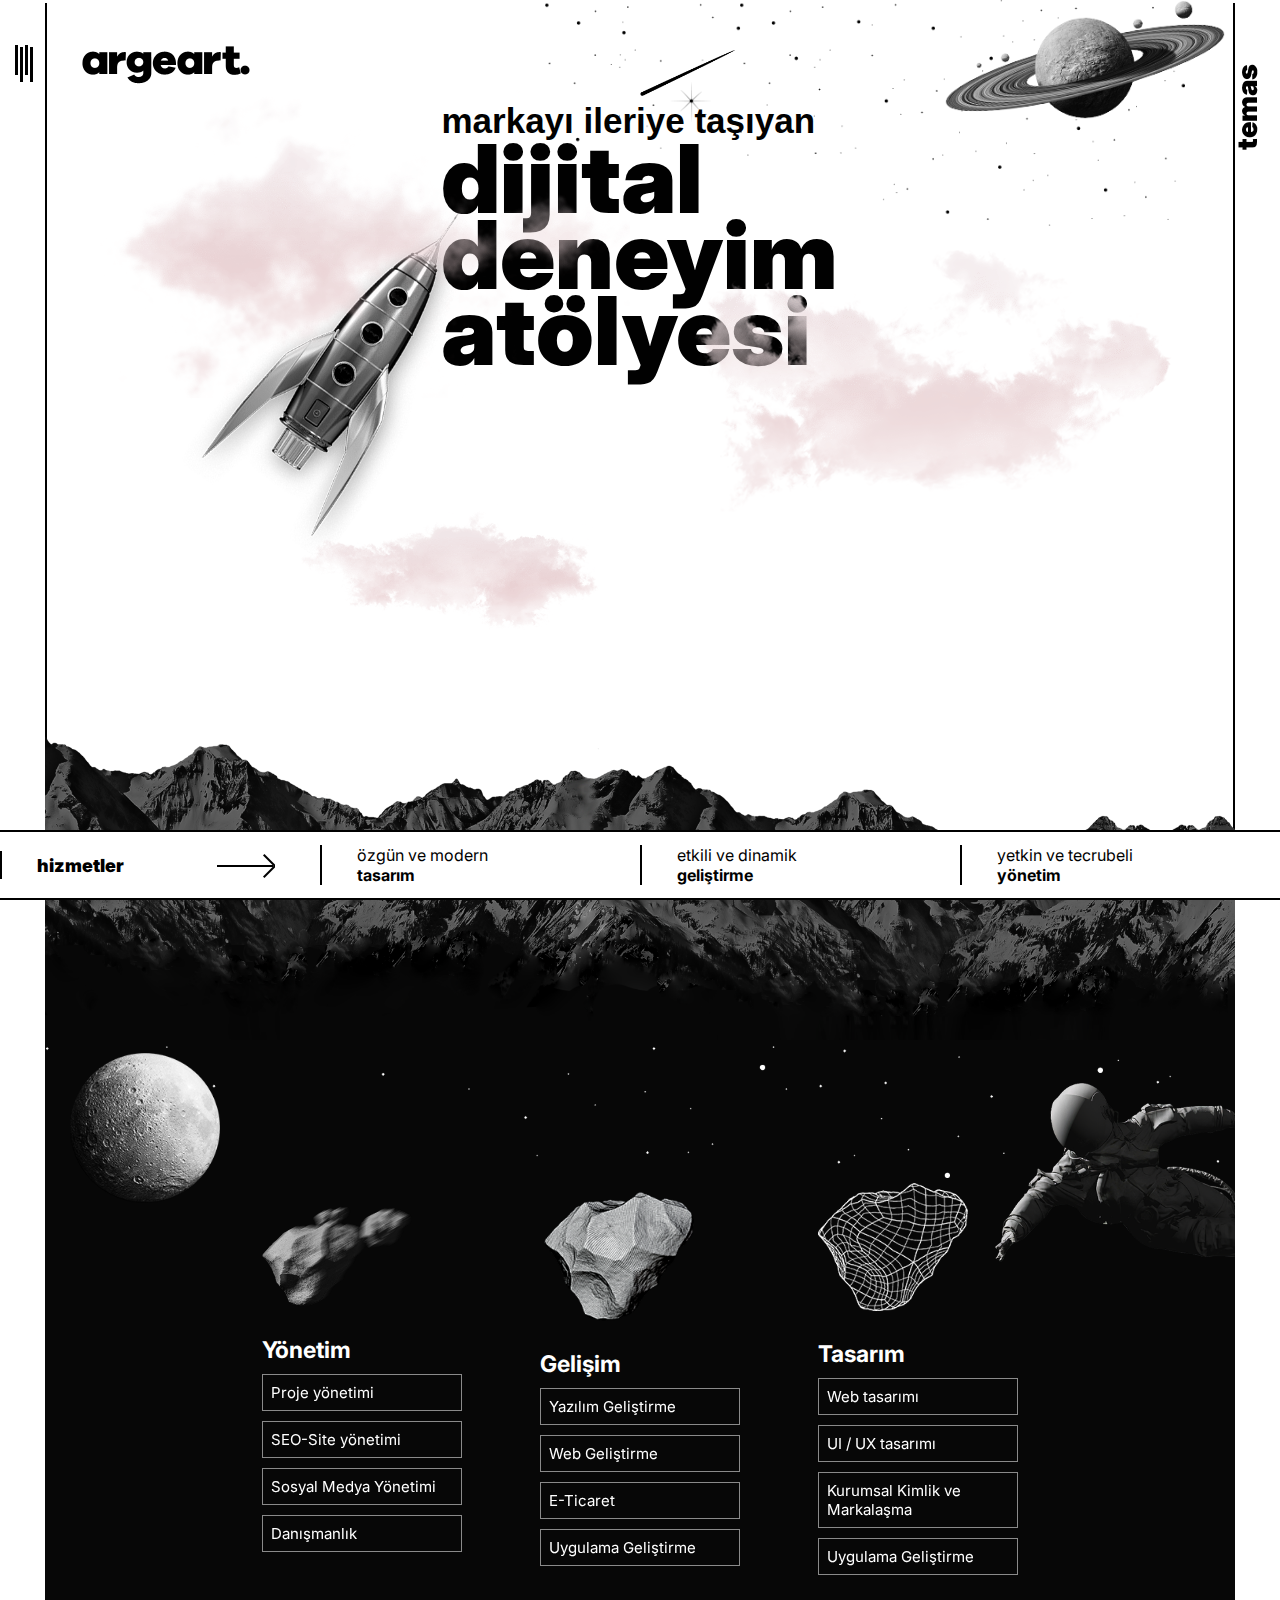
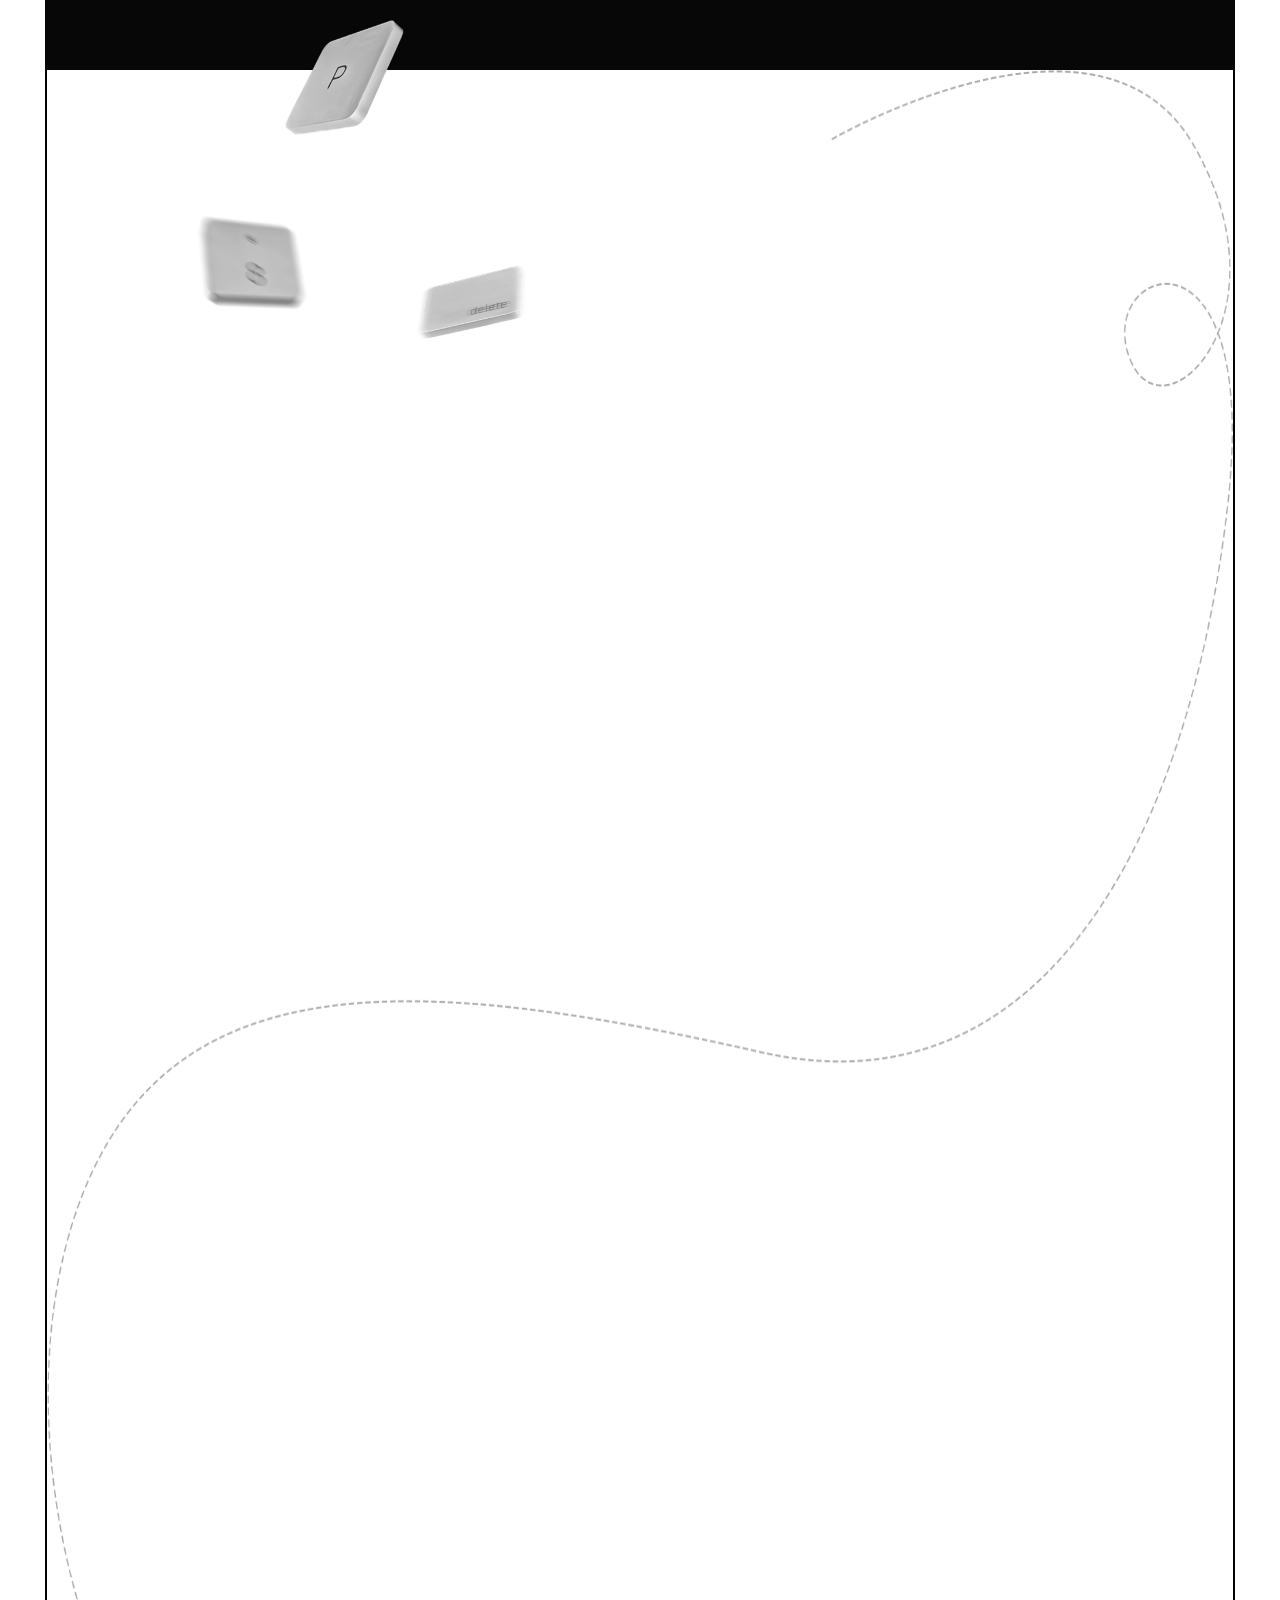
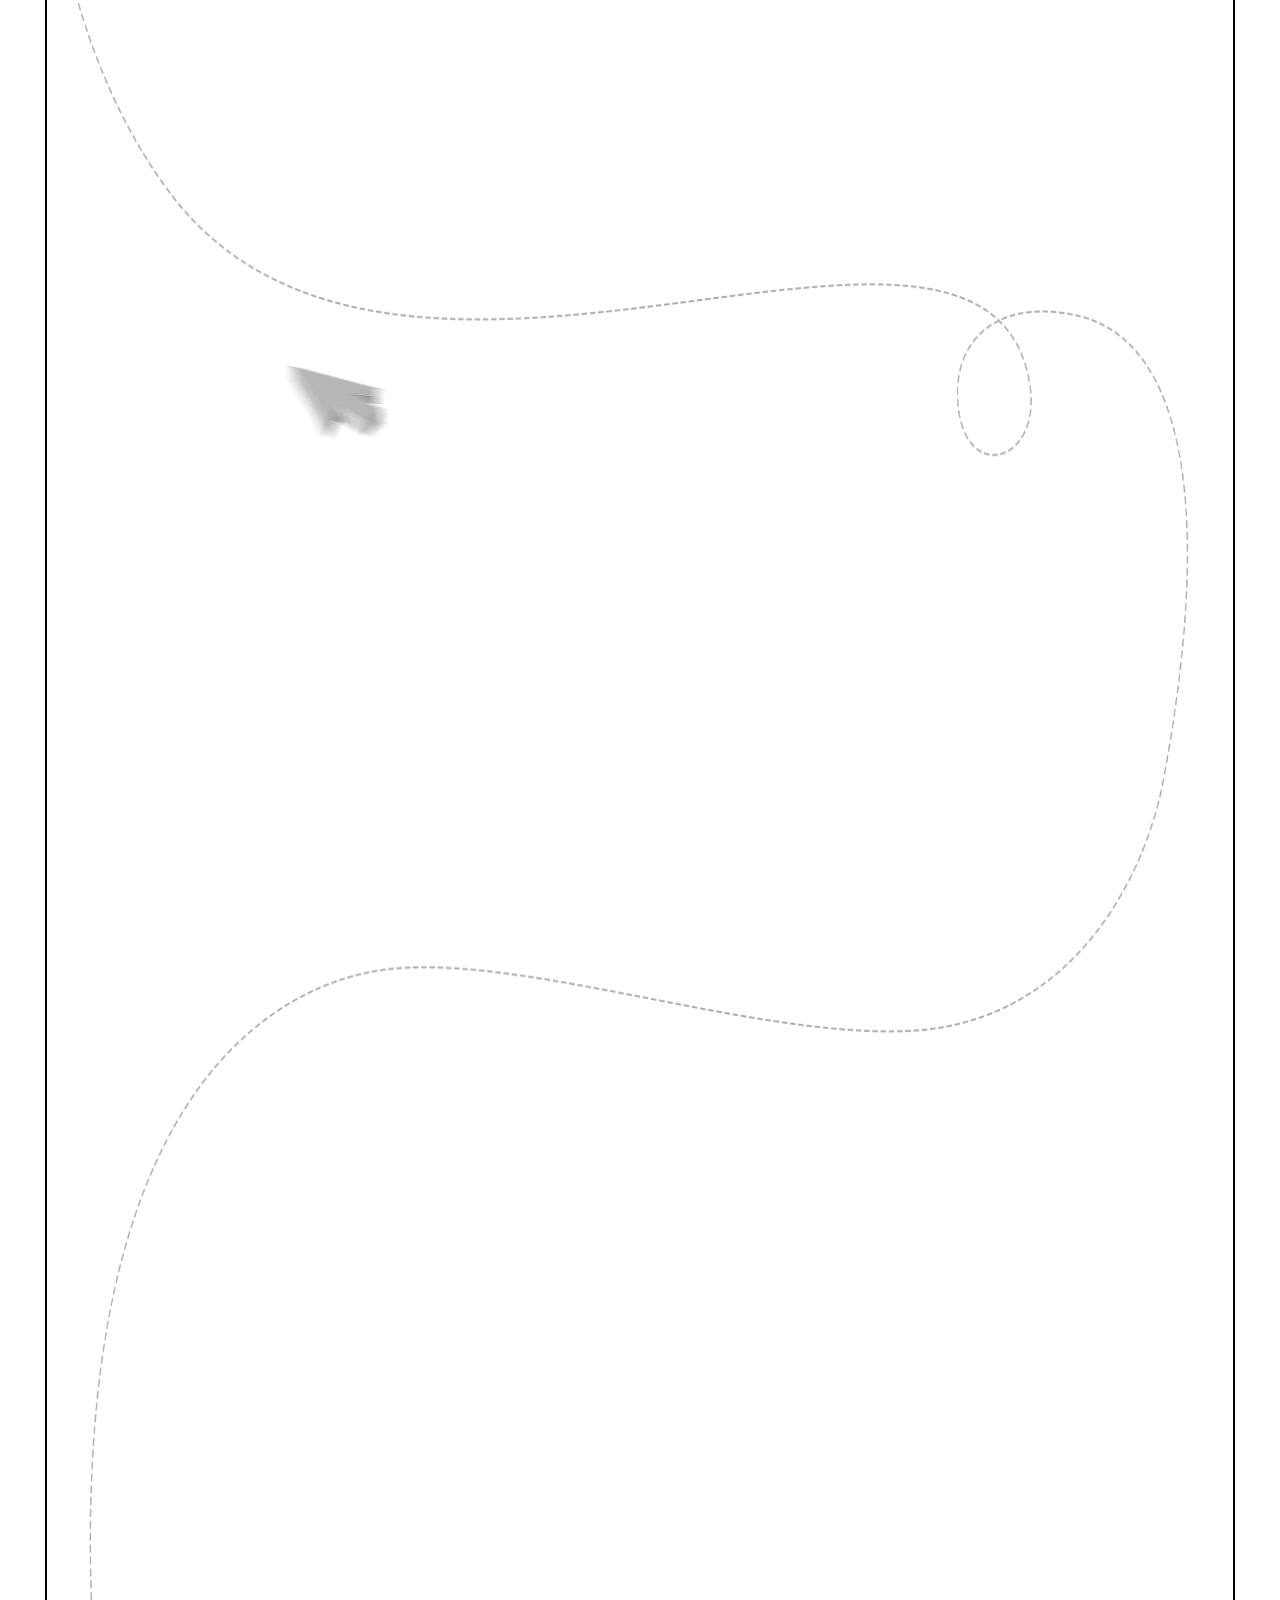
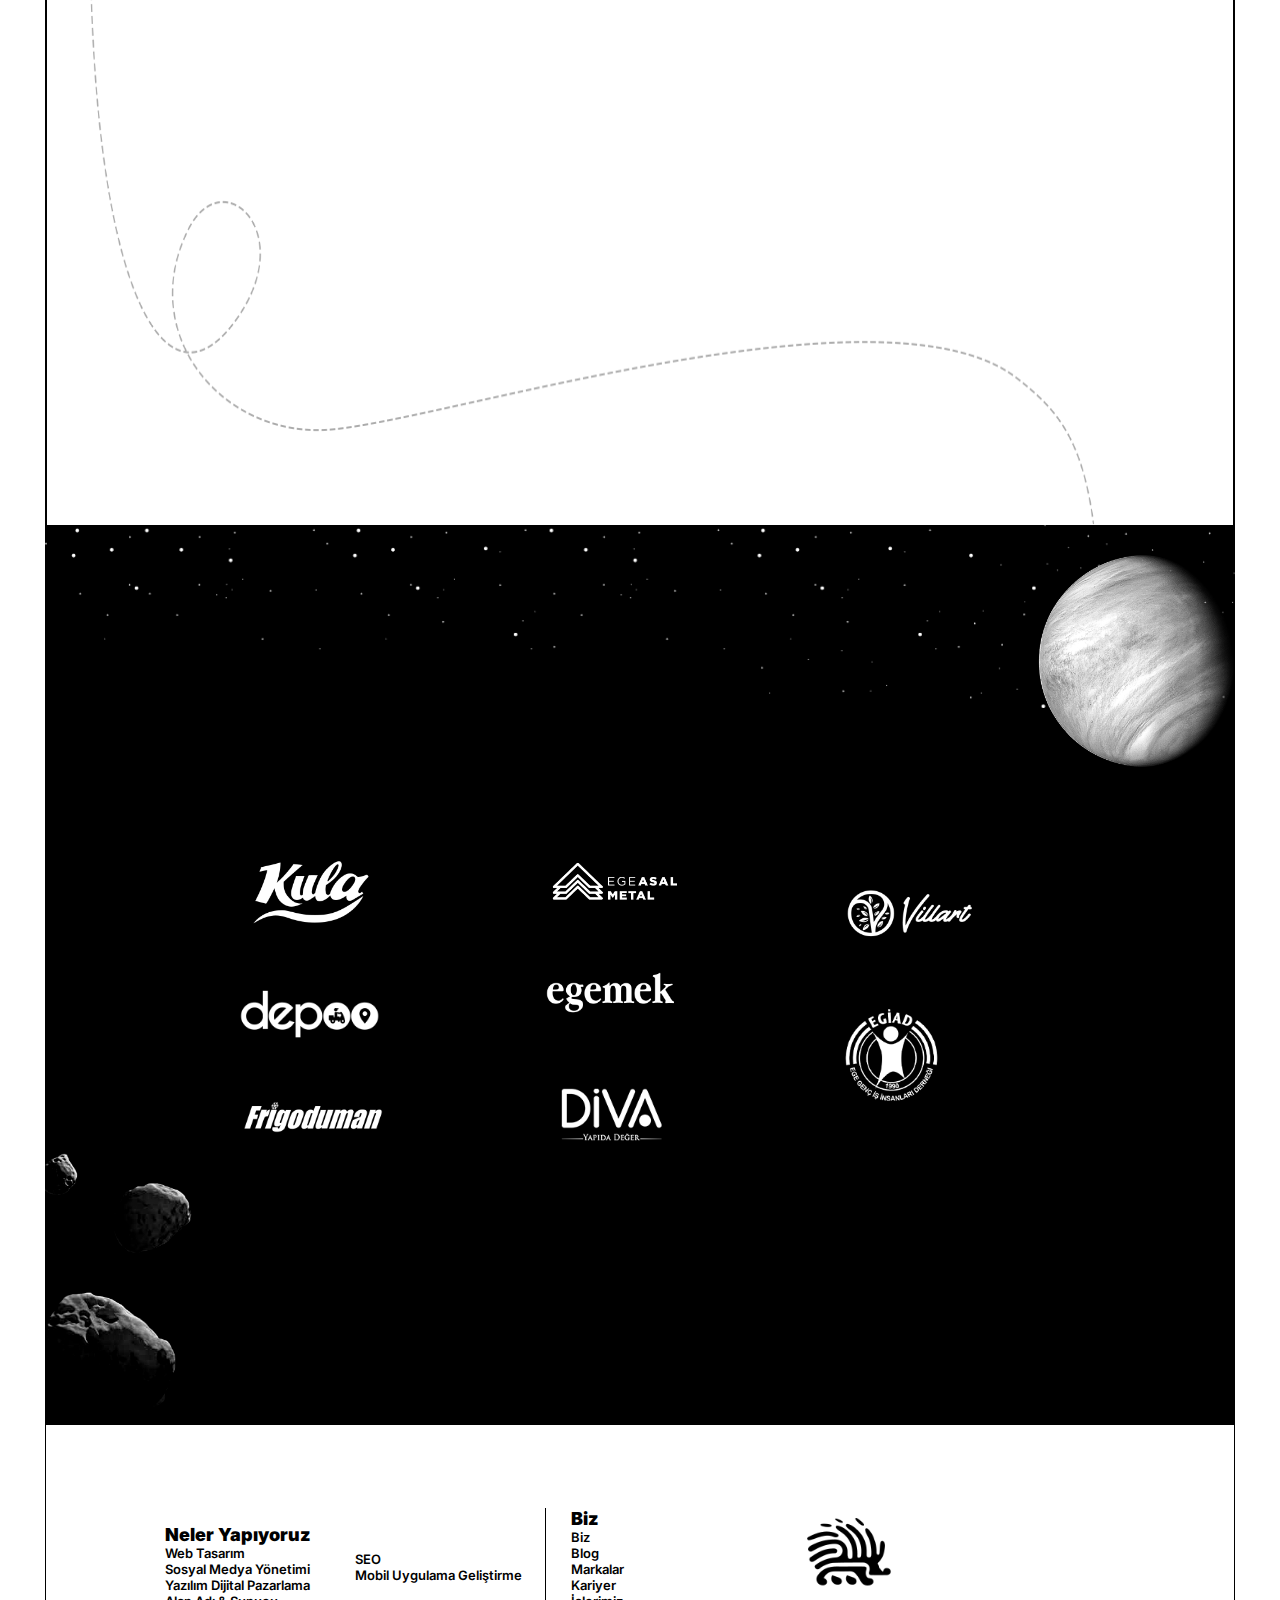
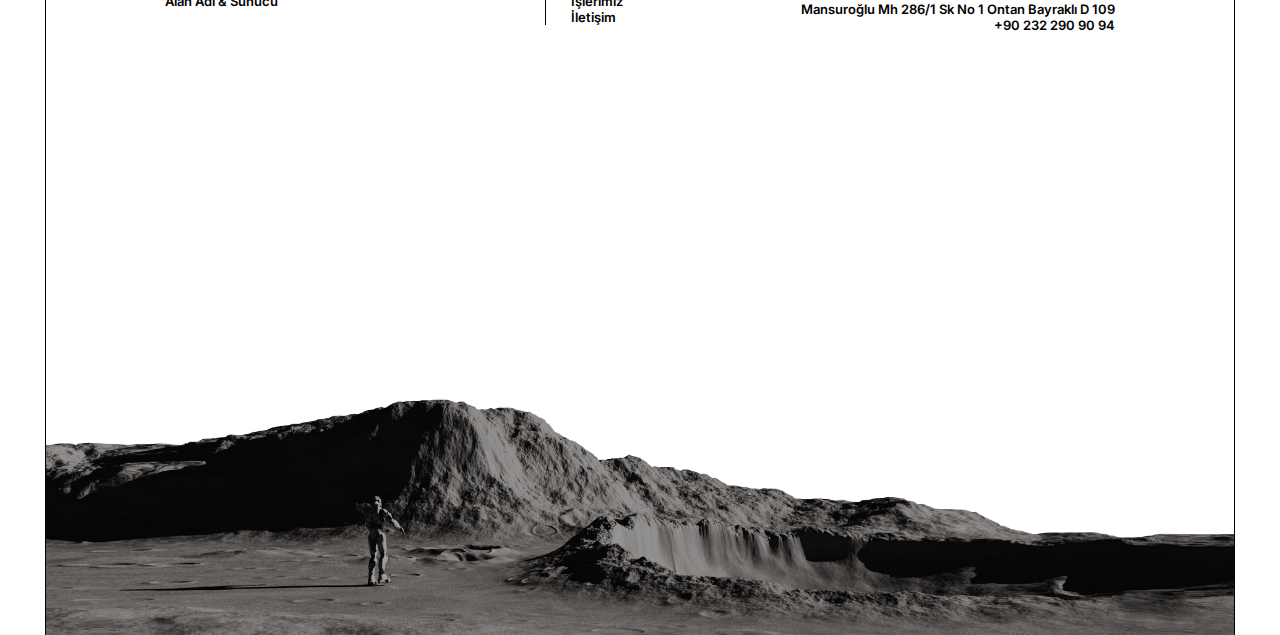
==== commit a362e3b3: "some animations added" ====
--- a/index.html
+++ b/index.html
@@ -160,7 +160,7 @@
 
  <!-- SERVICE SECTION -->
 
- <section class="service__wrapper">
+ <section  class="service__wrapper">
      <div class="service__inner">
          <!-- <img  class="white__star" src="./images/yildizler-hizmetler.png" alt=""> -->
           <div class="col__wrapper">
@@ -206,14 +206,16 @@
  <!-- WHITE SECTION FOR ARROW BACKGROUND STARTS HERE -->
  <div class="white__section__for__arrow__bg__outer">
      <img  class="line-image" src="./images/line.png" alt="">
-    <div class="keyboard__section">
+    <div  class="keyboard__section">
         <img class="key_p_img" src="./images/tus-p.png" alt="p image">
         <img id="moveit" class="key_8_img moveit" src="./images/tus-8.png" alt="8 image">
         <img class="key_delete_img" src="./images/tus-delete.png" alt="8 image">
-        <div data-aos="flip-up" class="keyboard__image__wrapper">
+        <div data-aos="fade-up"
+        data-aos-duration="3000" class="keyboard__image__wrapper">
             <img src="./images/keyboard.png" alt="">
         </div>
-        <div class="keyboard__content__wrapper">
+        <div data-aos="fade-down"
+        data-aos-duration="3000" class="keyboard__content__wrapper">
             <h2>Analiz etmek</h2>
             <p>
                 İhtiyaçlarınızı ve isteklerinizi analiz eder, istediğiniz hedefe veya ürüne en etkin şekilde ulaştıracak tüm önlemleri birlikte planlıyoruz.
@@ -233,7 +235,8 @@
     <!-- Keyboard section ends -->
 
     <div class="mac__section">
-        <div data-aos="zoom-in" data-aos-duration="4000" class="mac_section_content_wrapper">
+        <div data-aos="fade-down"
+        data-aos-duration="3000" class="mac_section_content_wrapper">
             <h2>Web Geliştirme</h2>
             <p>
                 Önceden planlanan ekran tasarımının teknik uygulaması ile yeni web sitenizi hayata geçiriyoruz.
@@ -249,7 +252,8 @@
             <br>
             <a class="section__btn" href="#">Doğru tespitler <img src="./images/arrowIcon.png" alt="arrow icon"></a>
         </div>
-        <div data-aos="zoom-in" data-aos-duration="4000" class="mac_section_image_wrapper">
+        <div data-aos="fade-up"
+        data-aos-duration="3000" class="mac_section_image_wrapper">
             <img  src="./images/imac_optimized.png" alt="imac">
             <img class="power-cable" src="./images/power_optimized.png" alt="power cable">
         </div>
@@ -258,10 +262,12 @@
     <!-- MOUSE SECTION STARTS -->
     <div class="mouse__section__wrapper">
         <img class="cursor_img" src="./images/cursor.png" alt="">
-        <div class="mourse__section__image__wrapper">
+        <div data-aos="fade-up"
+        data-aos-duration="3000" class="mourse__section__image__wrapper">
             <img src="./images/magic-mouse.png" alt="">
         </div>
-        <div class="mourse__section__content__wrapper">
+        <div data-aos="fade-down"
+        data-aos-duration="3000" class="mourse__section__content__wrapper">
             <h2>Mağaza Geliştirme</h2>
             <p>
                 Ürün satmak, basit bir sunum web sitesinden daha fazlasını gerektirir. Sizin ve müşterilerinizin tüm siparişlerini takip edebileceğiniz ve satışlarınızı artırabileceğiniz güvenilir, dijital bir satış sistemi geliştireceğiz.
@@ -282,7 +288,8 @@
 
     <!-- CHAIR SECTIONS -->
     <div class="chair__section__wrapper">
-        <div class="chair__section__content__wrapper">
+        <div data-aos="fade-down"
+        data-aos-duration="3000" class="chair__section__content__wrapper">
             <h2>Mağaza Geliştirme</h2>
             <p>
                 Ürün satmak, basit bir sunum web sitesinden daha fazlasını gerektirir. Sizin ve müşterilerinizin tüm siparişlerini takip edebileceğiniz ve satışlarınızı artırabileceğiniz güvenilir, dijital bir satış sistemi geliştireceğiz.
@@ -298,7 +305,8 @@
                 Basılı bir ürün söz konusu olduğunda, tasarım aşamasından sonra neredeyse oradayız! Kabulünüzden sonra, baskıya hazır verileri üretim için uygun bir servis sağlayıcıya teslim edeceğiz.
             </p>
         </div>
-        <div class="chair__section__image__wrapper">
+        <div data-aos="fade-up"
+        data-aos-duration="3000" class="chair__section__image__wrapper">
             <img src="./images/sandalye.png" alt="">
             <img class="tire__image" src="./images/tekerlek.png" alt="">
         </div>
--- a/styles/style.css
+++ b/styles/style.css
@@ -762,7 +762,7 @@
     background-color: white;
     border-top: 2px solid #000;
     border-bottom: 2px solid #000;
-    bottom: 50%;
+    bottom: 0;
     display: grid;
     grid-template-columns: 1fr 1fr 1fr 1fr;
     align-items: center;
@@ -803,12 +803,12 @@
     visibility: hidden;
     opacity: 0;
     position: absolute;
-    top: 100%;
     left: -35px;
     width: 340px;
-    transform: translateY(-3em);
+    top: -135px;
+    transform: translateY(3em);
     z-index: -1;
-    transition: all 0.3 ease 0s, visibility 0s linear 0.3s, z-index 0s linear 0.01s;
+    transition: ease-in-out 0.8s;
     padding: 25px;
 }
 
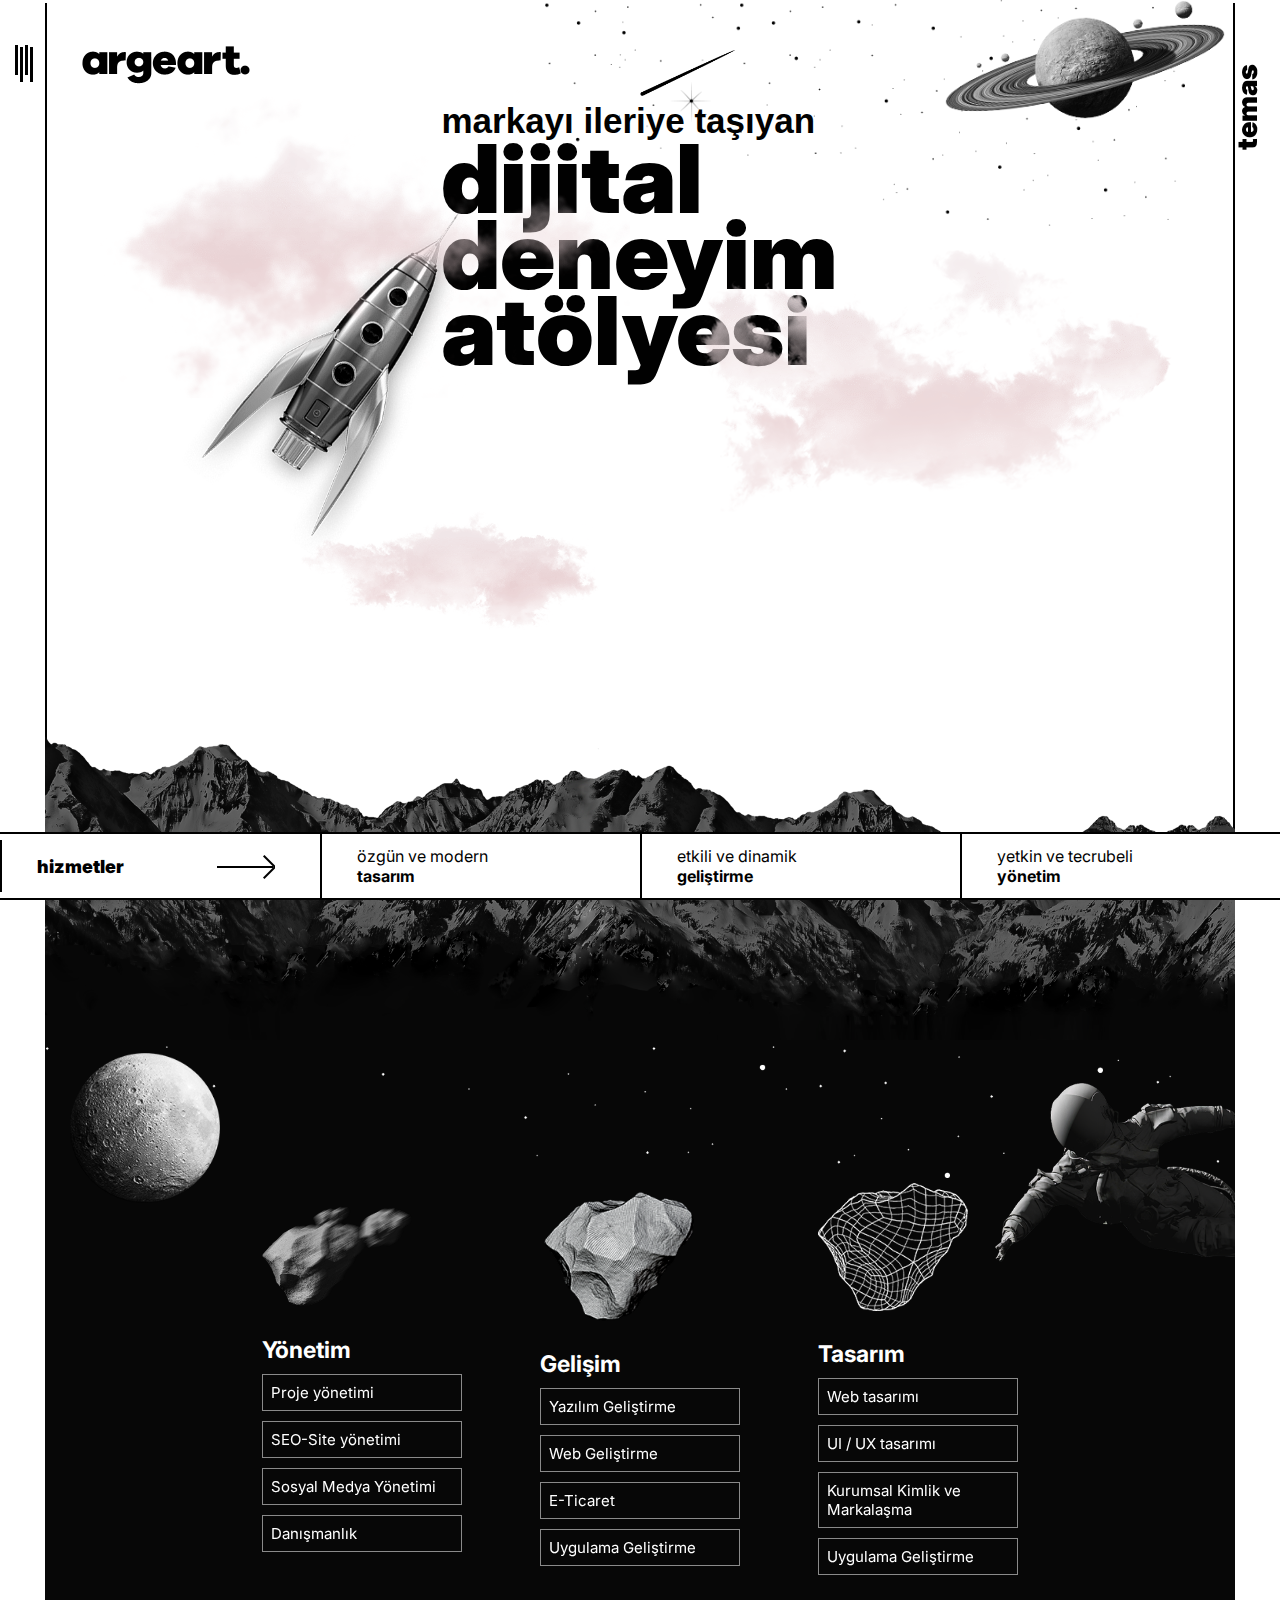
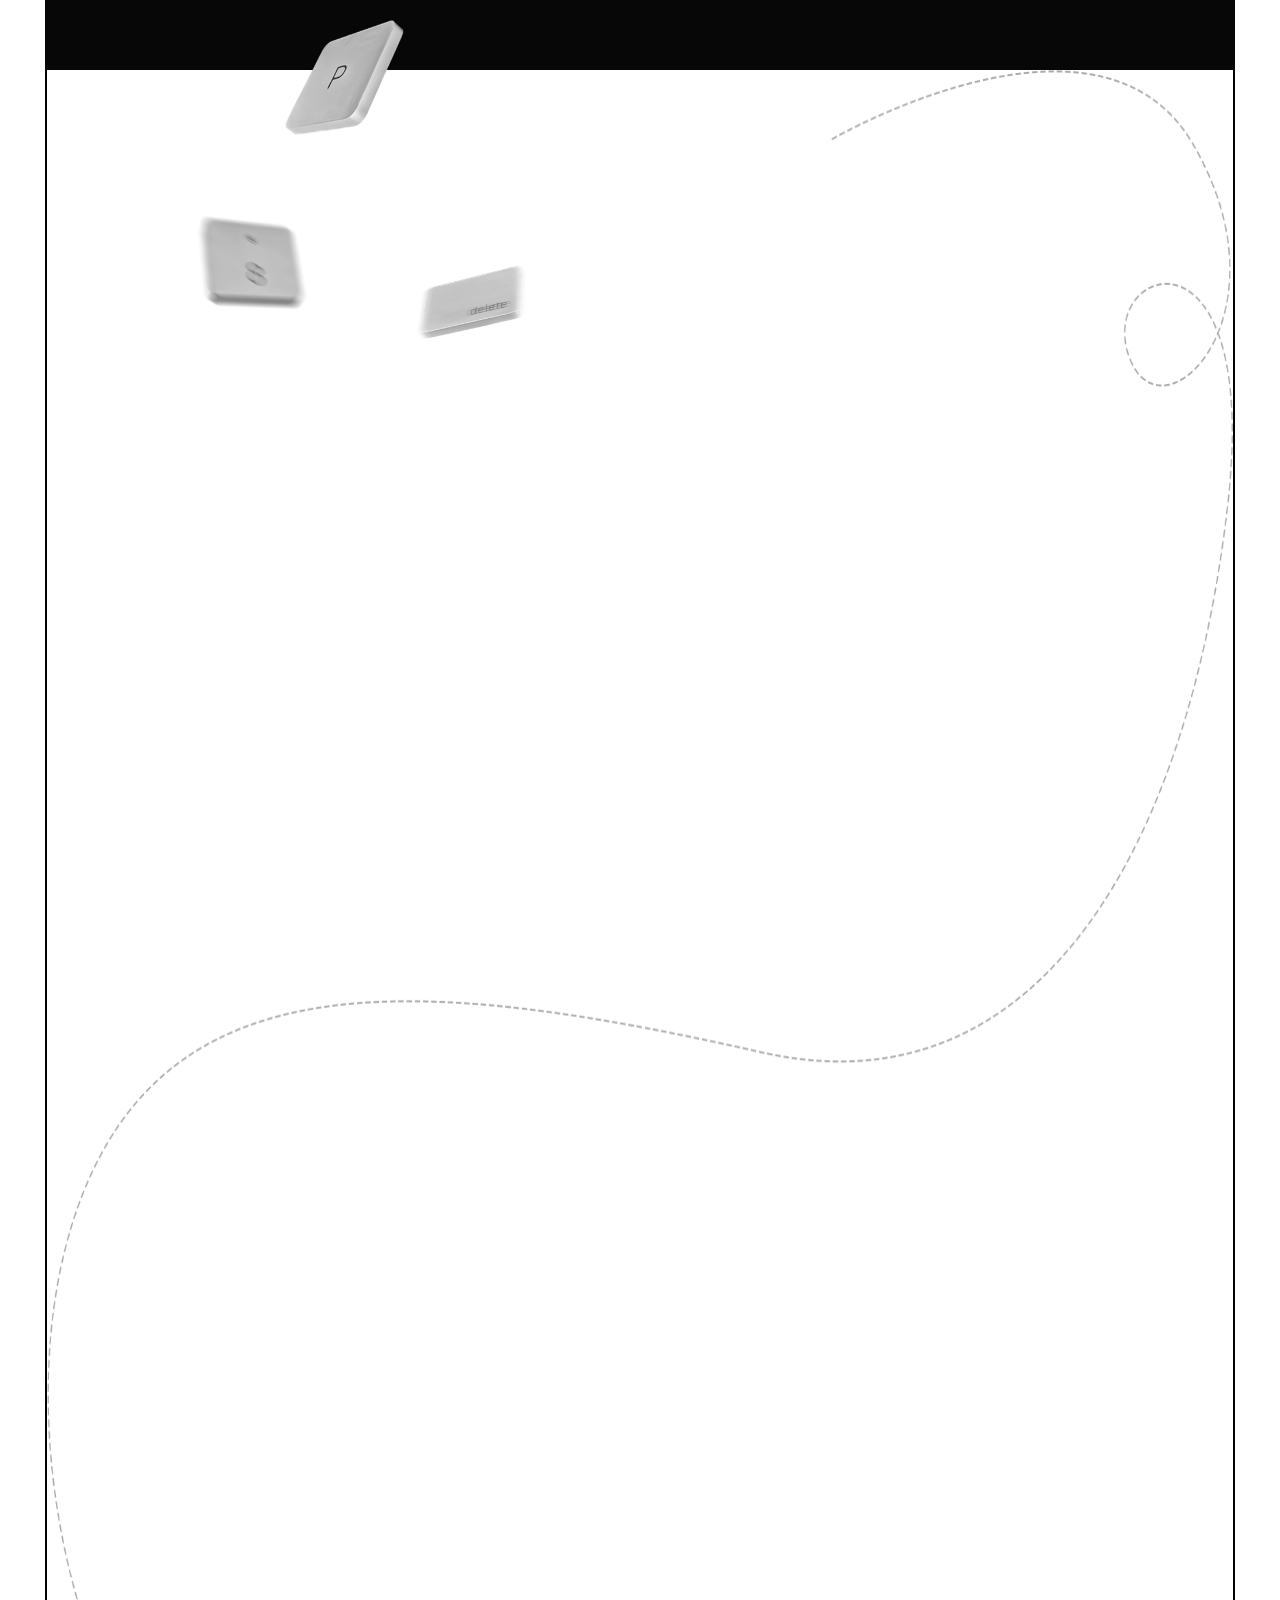
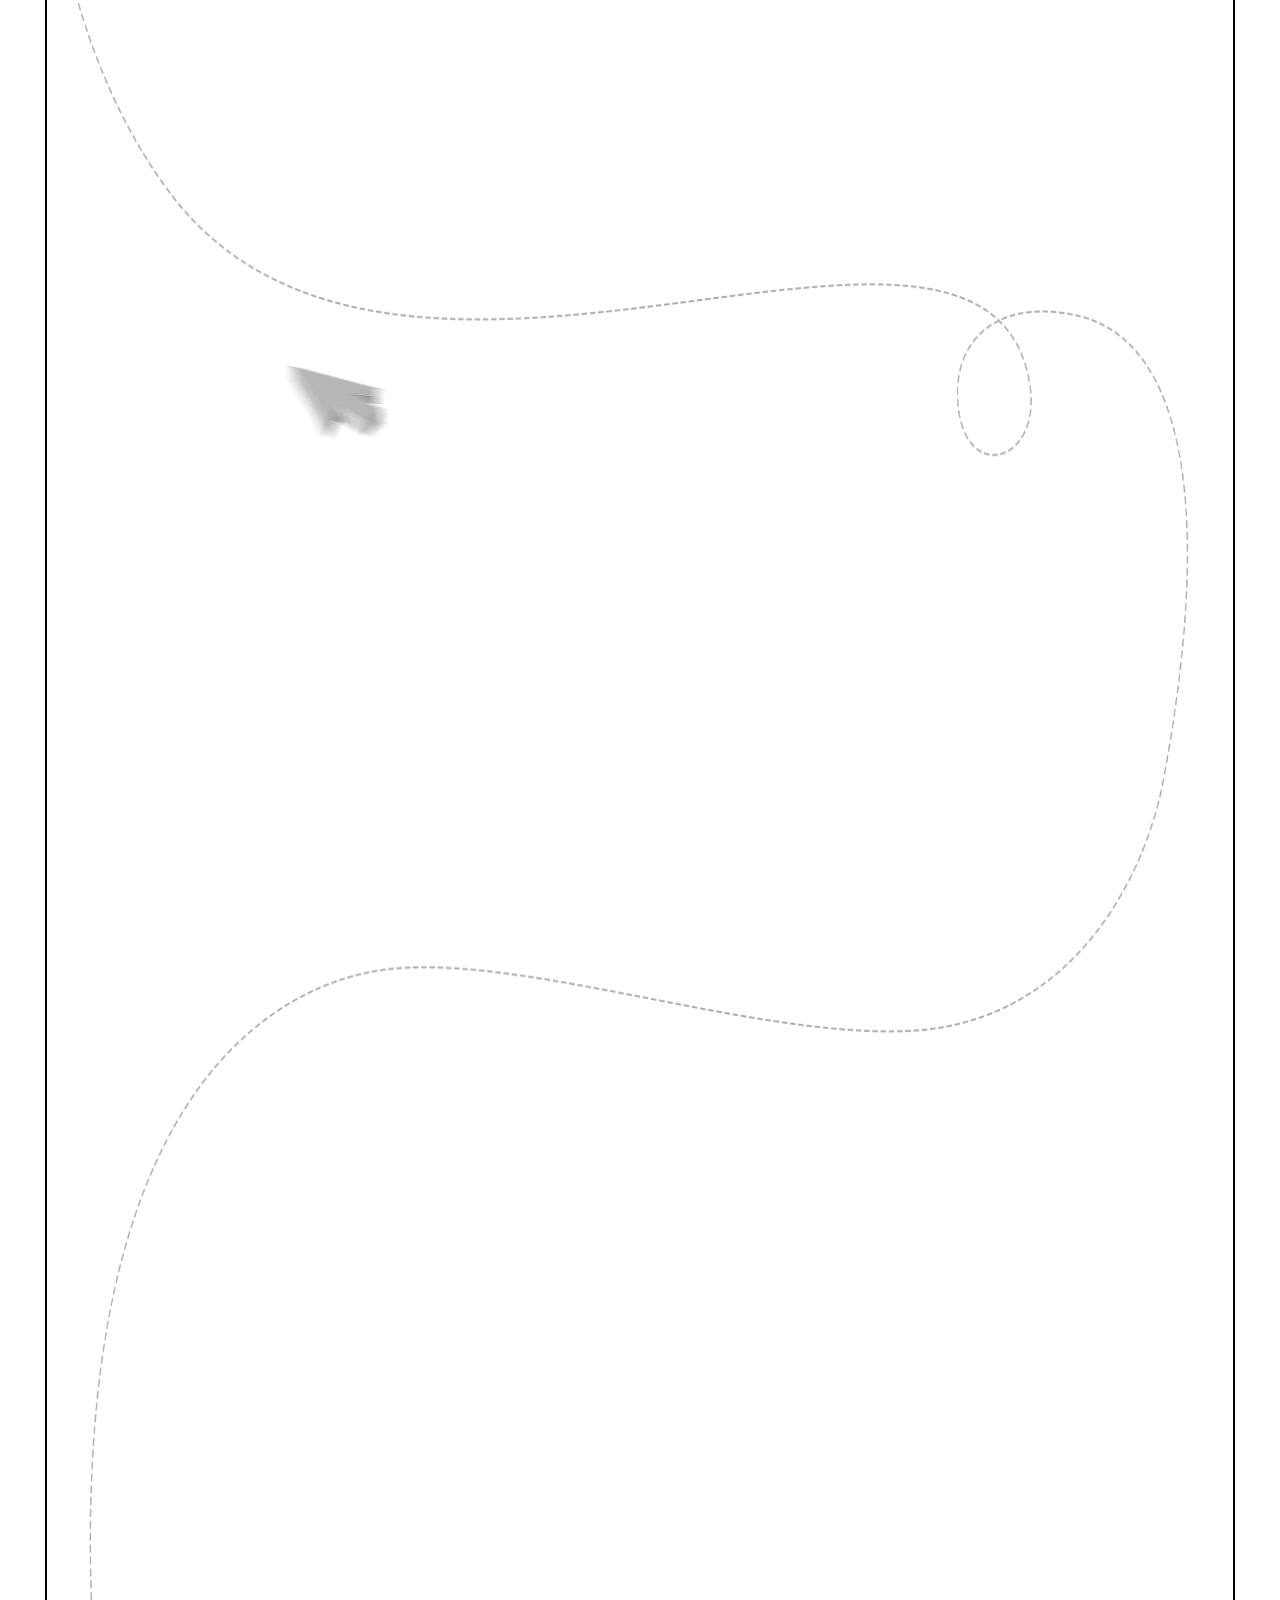
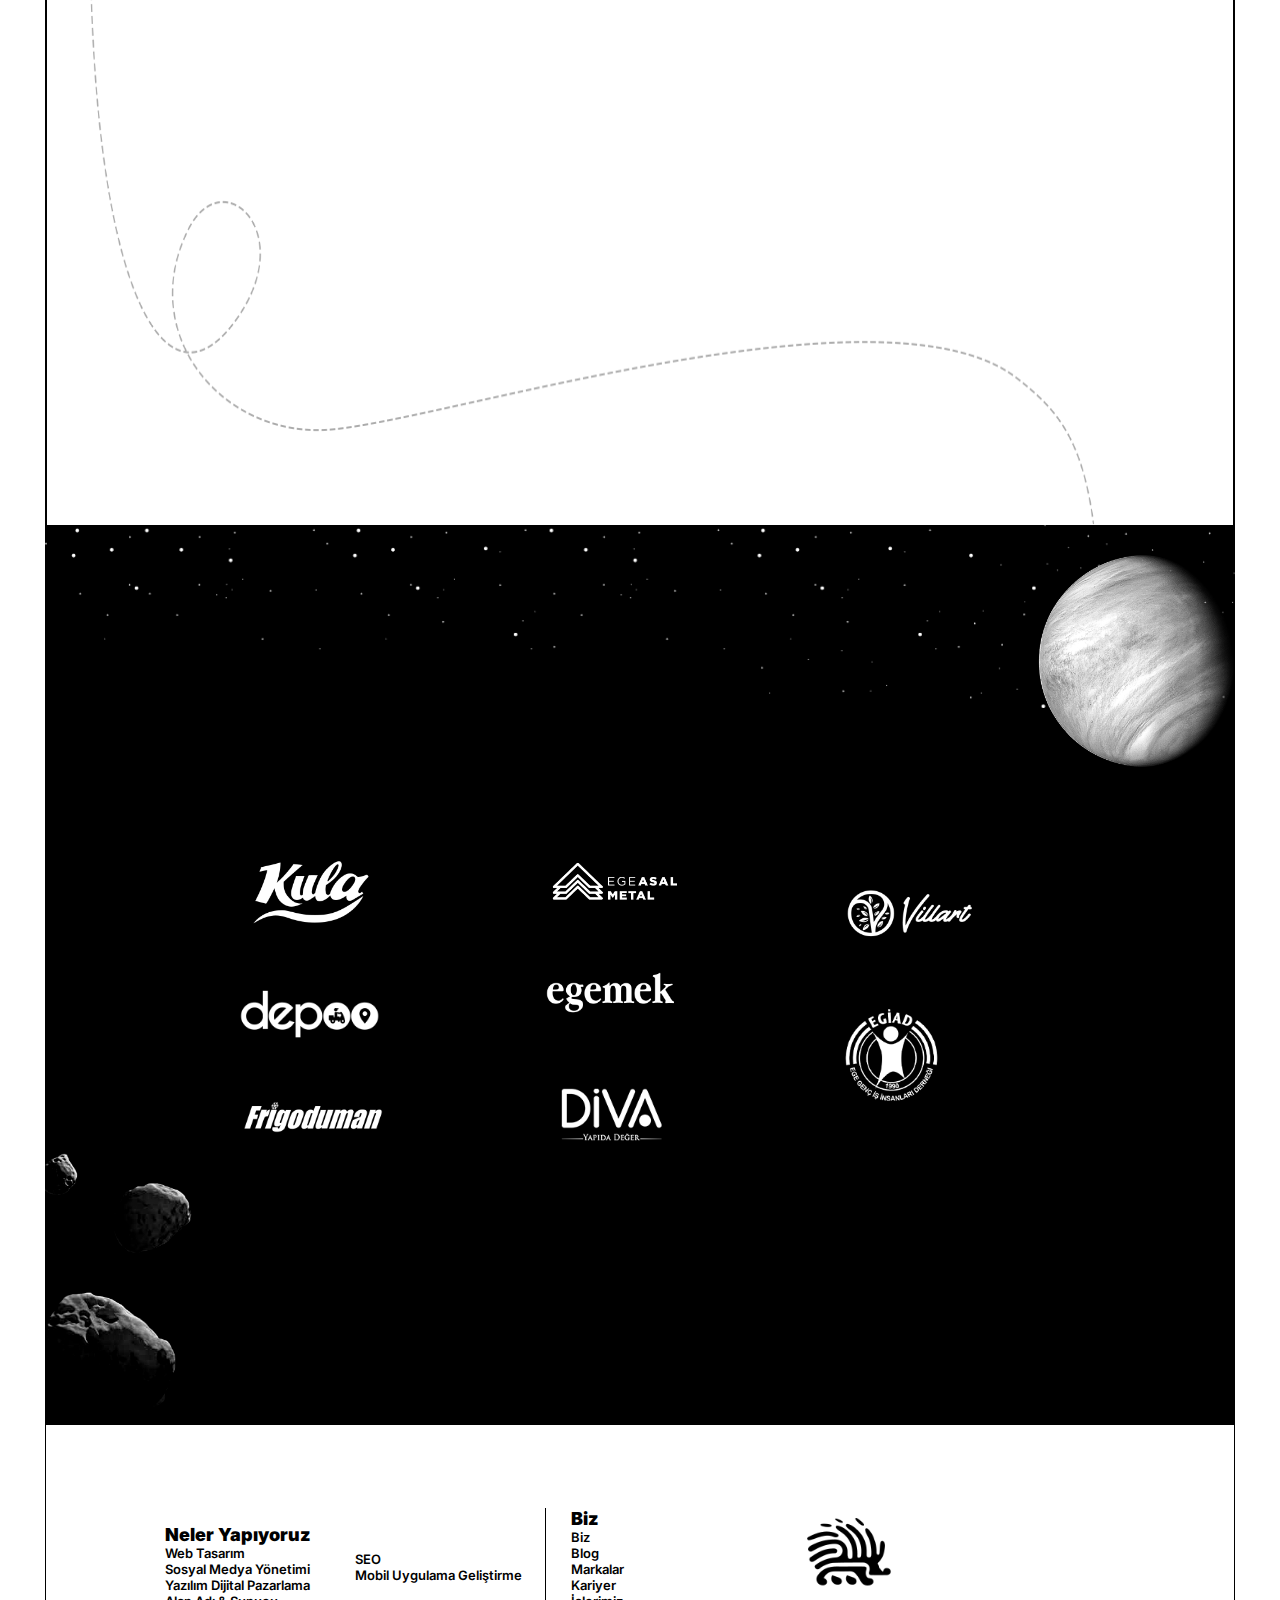
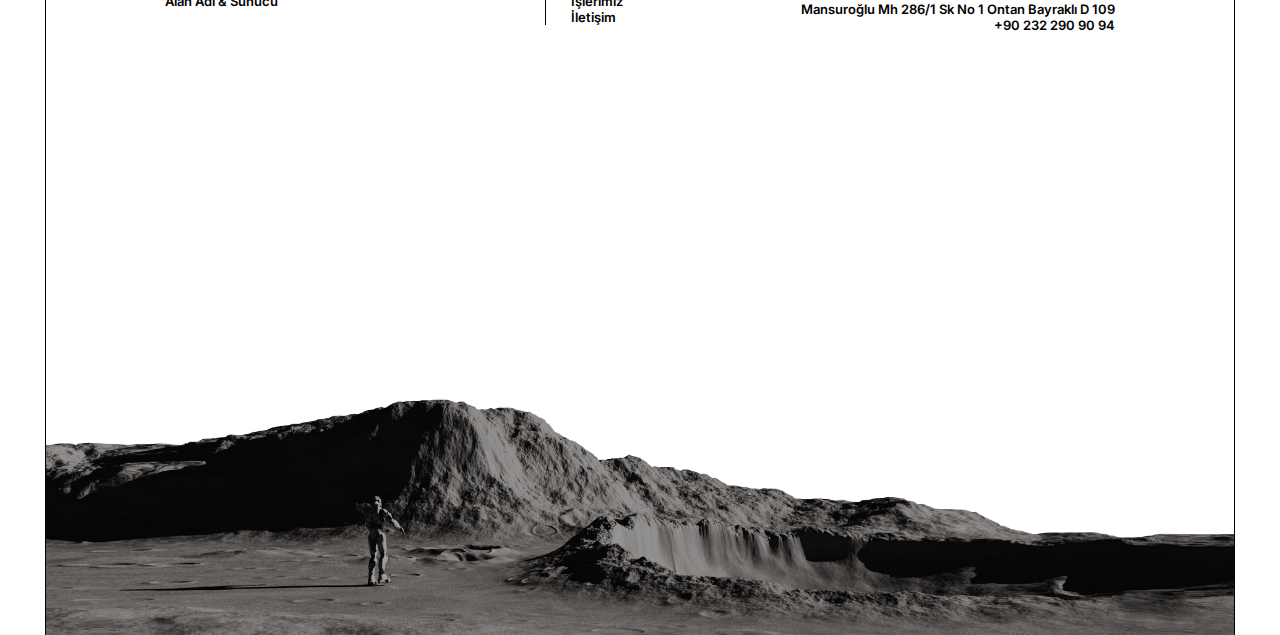
==== commit 669ca533: "footer" ====
--- a/index.html
+++ b/index.html
@@ -13,8 +13,8 @@
     <link rel="stylesheet" href="https://cdnjs.cloudflare.com/ajax/libs/font-awesome/6.0.0-beta3/css/all.min.css" integrity="sha512-Fo3rlrZj/k7ujTnHg4CGR2D7kSs0v4LLanw2qksYuRlEzO+tcaEPQogQ0KaoGN26/zrn20ImR1DfuLWnOo7aBA==" crossorigin="anonymous" referrerpolicy="no-referrer" />
     <!-- main font -->
     <link rel="preconnect" href="https://fonts.googleapis.com">
-<link rel="preconnect" href="https://fonts.gstatic.com" crossorigin>
-<link href="https://fonts.googleapis.com/css2?family=Inter:wght@400;700;900&display=swap" rel="stylesheet">
+    <link rel="preconnect" href="https://fonts.gstatic.com" crossorigin>
+    <link href="https://fonts.googleapis.com/css2?family=Inter:wght@400;700;900&display=swap" rel="stylesheet">
     <!-- Local styles -->
     <link rel="stylesheet" href="./styles/style.css">
     <link rel="stylesheet" href="./styles/responsive.css">
@@ -82,31 +82,40 @@
                     <h4>tasarım</h4>
                 </a>
                 <ul class="sub-menu-list">
-                    <li><a href="#">sub menu</a></li>
-                    <li><a href="#">sub menu</a></li>
-                    <li><a href="#">sub menu</a></li>
-                    <li><a href="#">sub menu</a></li>
+                    <li class="hvr-bounce-to-rightbl"><a href="#">Web tasarımı </a></li>
+                    <li><a href="#">UX/UI tasarımı </a></li>
+                    <li><a href="#">kurumsal kimlik ve markalaşma</a></li>
                 </ul>
               </li>
           </ul>
      </div>
      <div class="sticky_footer_col">
          <ul>
-             <li>
+             <li class="submenu-wrapper">
                 <a href="#">
                     <span>etkili ve dinamik</span>
                     <h4>geliştirme</h4>
                 </a>
+                 <ul class="sub-menu-list">
+                    <li class="hvr-bounce-to-rightbl"><a href="#">Web tasarımı </a></li>
+                    <li><a href="#">UX/UI tasarımı </a></li>
+                    <li><a href="#">kurumsal kimlik ve markalaşma</a></li>
+                </ul>
              </li>
          </ul>
      </div>
      <div class="sticky_footer_col">
         <ul>
-            <li>
+            <li class="submenu-wrapper submenu-last-child">
                 <a href="#">
                     <span>yetkin ve tecrubeli</span>
                     <h4>yönetim</h4>
                 </a>
+                <ul class="sub-menu-list">
+                    <li class="hvr-bounce-to-rightbl"><a href="#">Web tasarımı </a></li>
+                    <li><a href="#">UX/UI tasarımı </a></li>
+                    <li><a href="#">kurumsal kimlik ve markalaşma</a></li>
+                </ul>
             </li>
         </ul>
      </div>  
--- a/styles/style.css
+++ b/styles/style.css
@@ -756,8 +756,7 @@
 
 .footer-sticky {
     width: 100%;
-    height: 70px;
-    z-index: 9;
+    z-index: 999;
     position: fixed;
     background-color: white;
     border-top: 2px solid #000;
@@ -768,6 +767,11 @@
     align-items: center;
 }
 
+.sticky_footer_col{
+    padding-top: 12px;
+    padding-bottom: 12px;
+}
+
 .sticky_footer_col > ul li a {
     display: flex;
     flex-direction: column;
@@ -797,24 +801,48 @@
     padding-left: 35px;
 }
 
-/* submenu */
+/* submenu  DROP UP*/
 
 .sub-menu-list {
     visibility: hidden;
     opacity: 0;
     position: absolute;
     left: -35px;
-    width: 340px;
-    top: -135px;
+    width: 325px;
+    top: -165px;
     transform: translateY(3em);
     z-index: -1;
-    transition: ease-in-out 0.8s;
-    padding: 25px;
+    transition: ease-in-out 0.4s;
+    padding: 0px;
+    border: 2px solid black;
+}
+
+
+
+.sub-menu-list > li {
+    width: 100%;
+    padding: 15px;
+    transition: ease-in-out .4s;
+}
+
+.sub-menu-list > li > a{
+
+    transition: ease-in-out .4s;
+}
+
+.sub-menu-list > li:hover {
+    background-color: black;
+    color: white;
+}
+
+.sub-menu-list > li:hover > a {
+    color: white;
 }
 
 .submenu-wrapper{
     position: relative;
 }
+
 .submenu-wrapper:focus .sub-menu-list,
 .submenu-wrapper:focus-within .sub-menu-list,
 .submenu-wrapper:hover .sub-menu-list {
@@ -1010,7 +1038,5 @@
     transition-timing-function: cubic-bezier(0.52, 1.64, 0.37, 0.66);
   }
 
-/* move it */
-
-
-  +/* black hover */
+/* Bounce To Right */
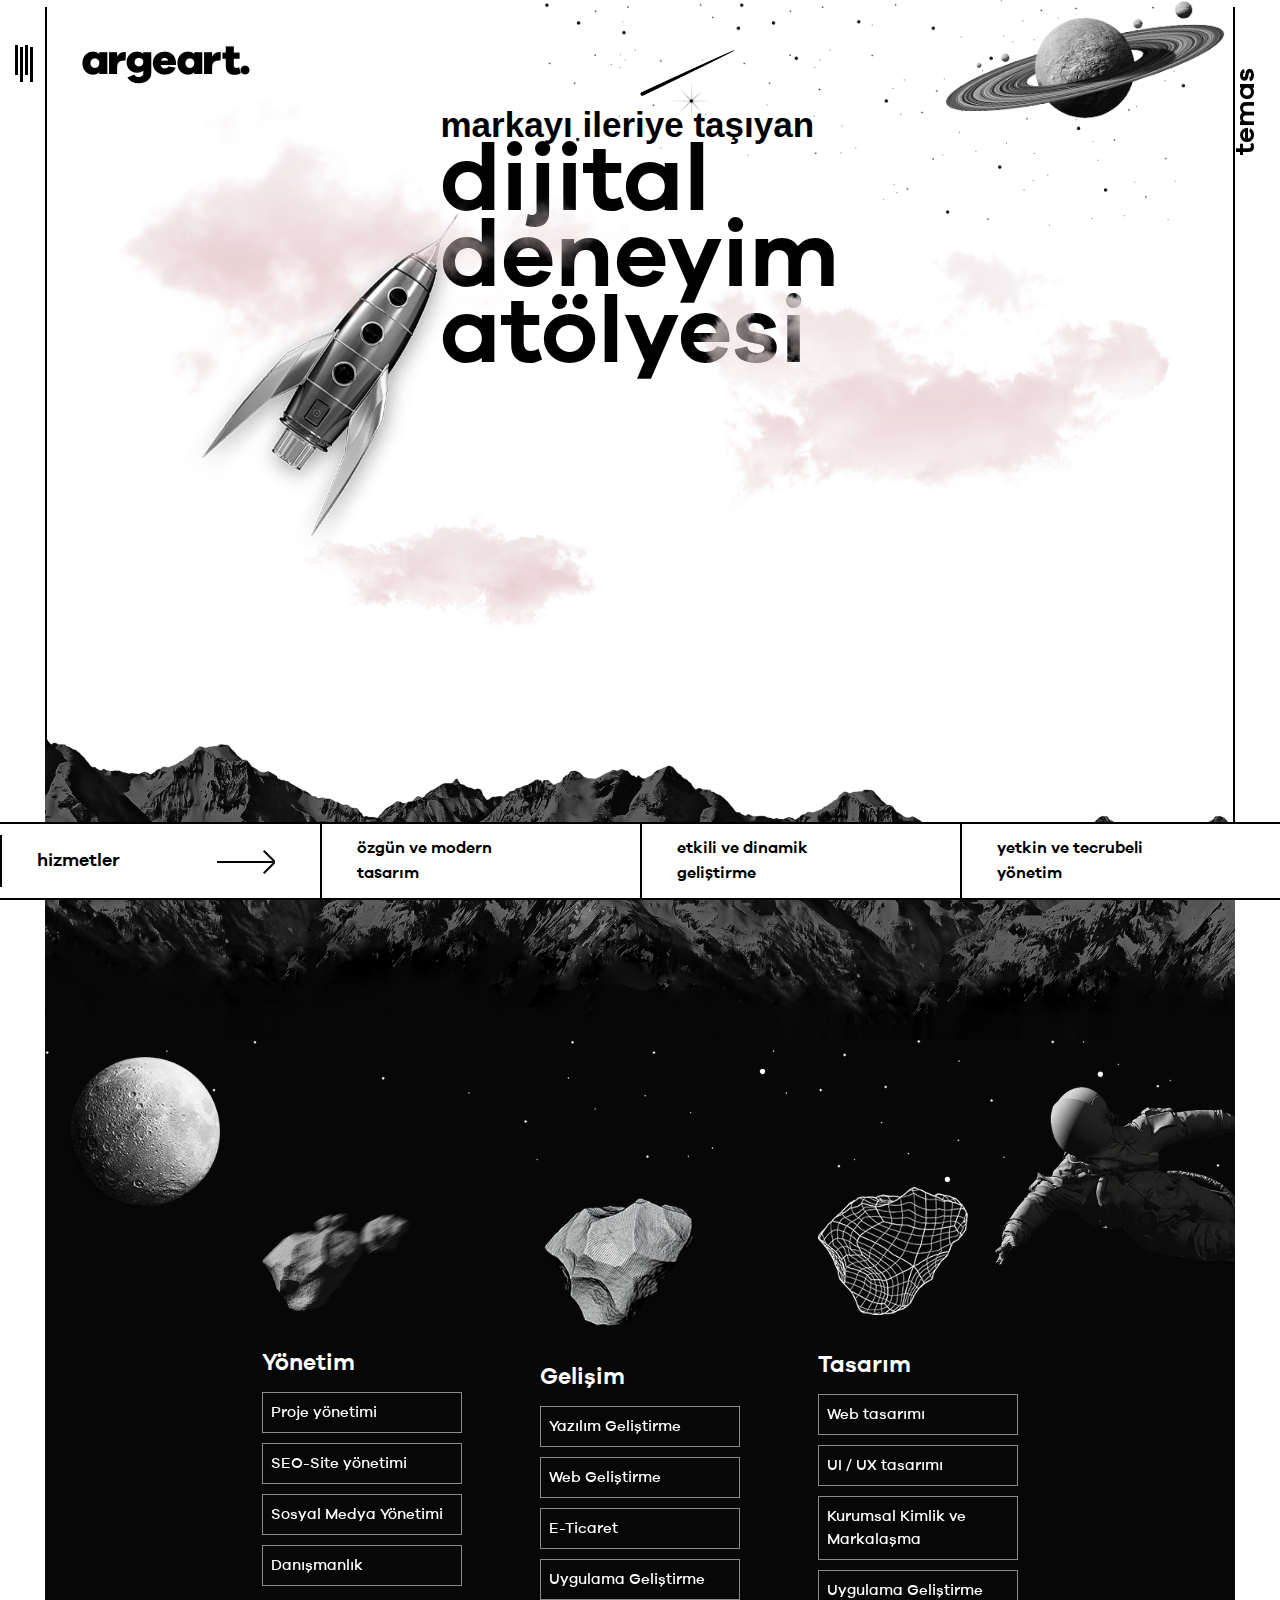
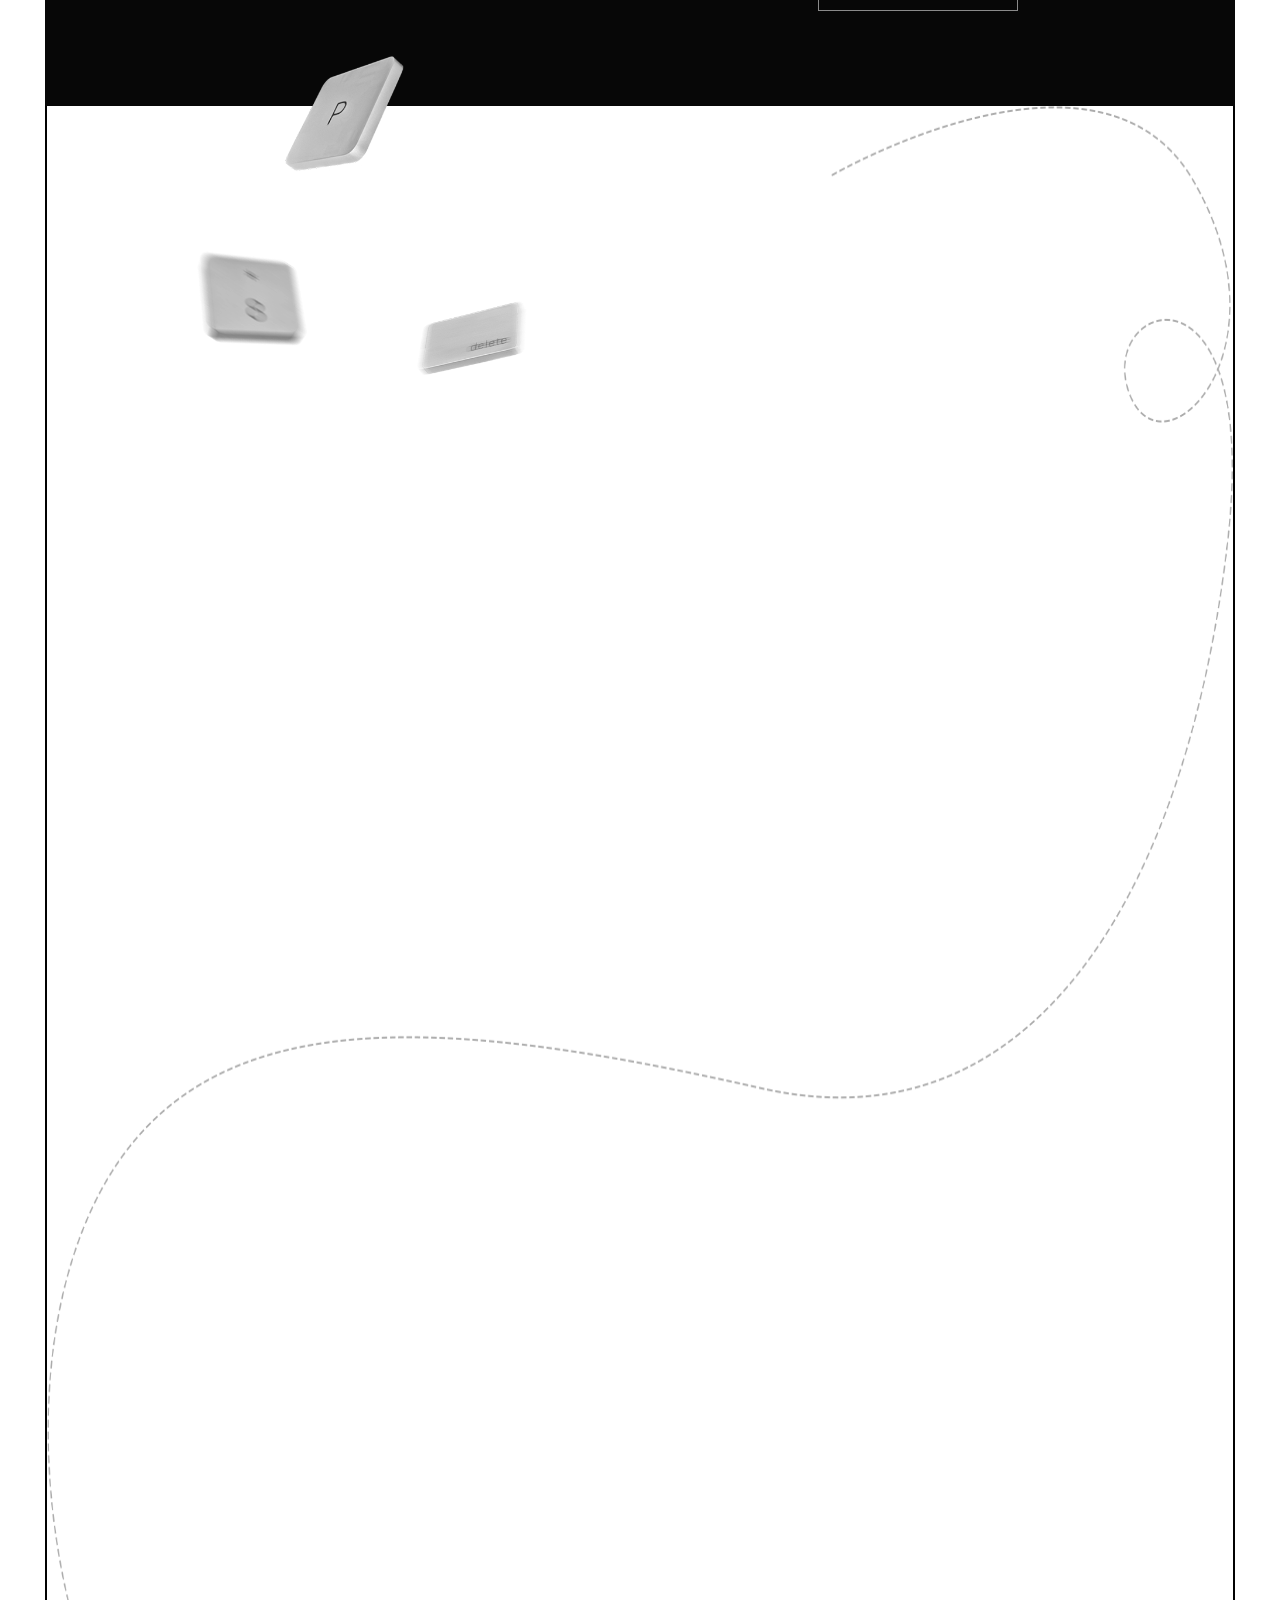
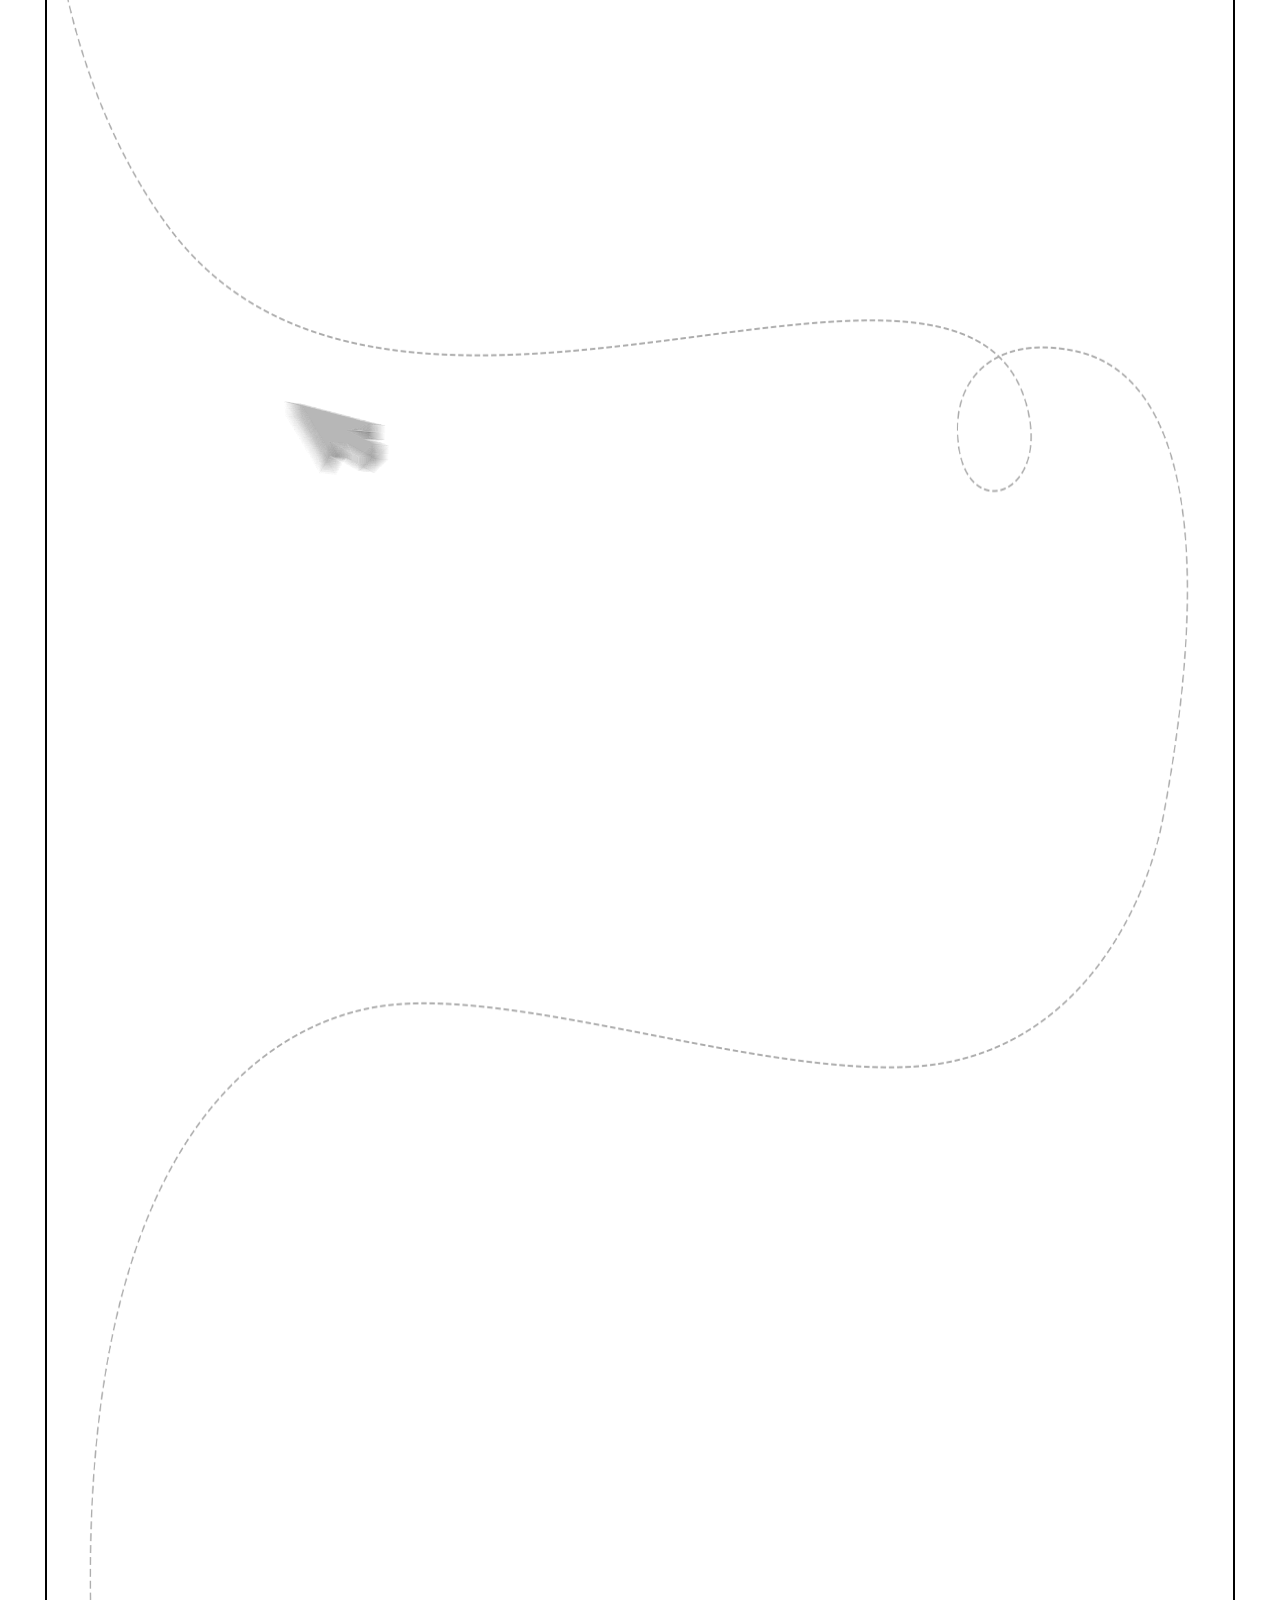
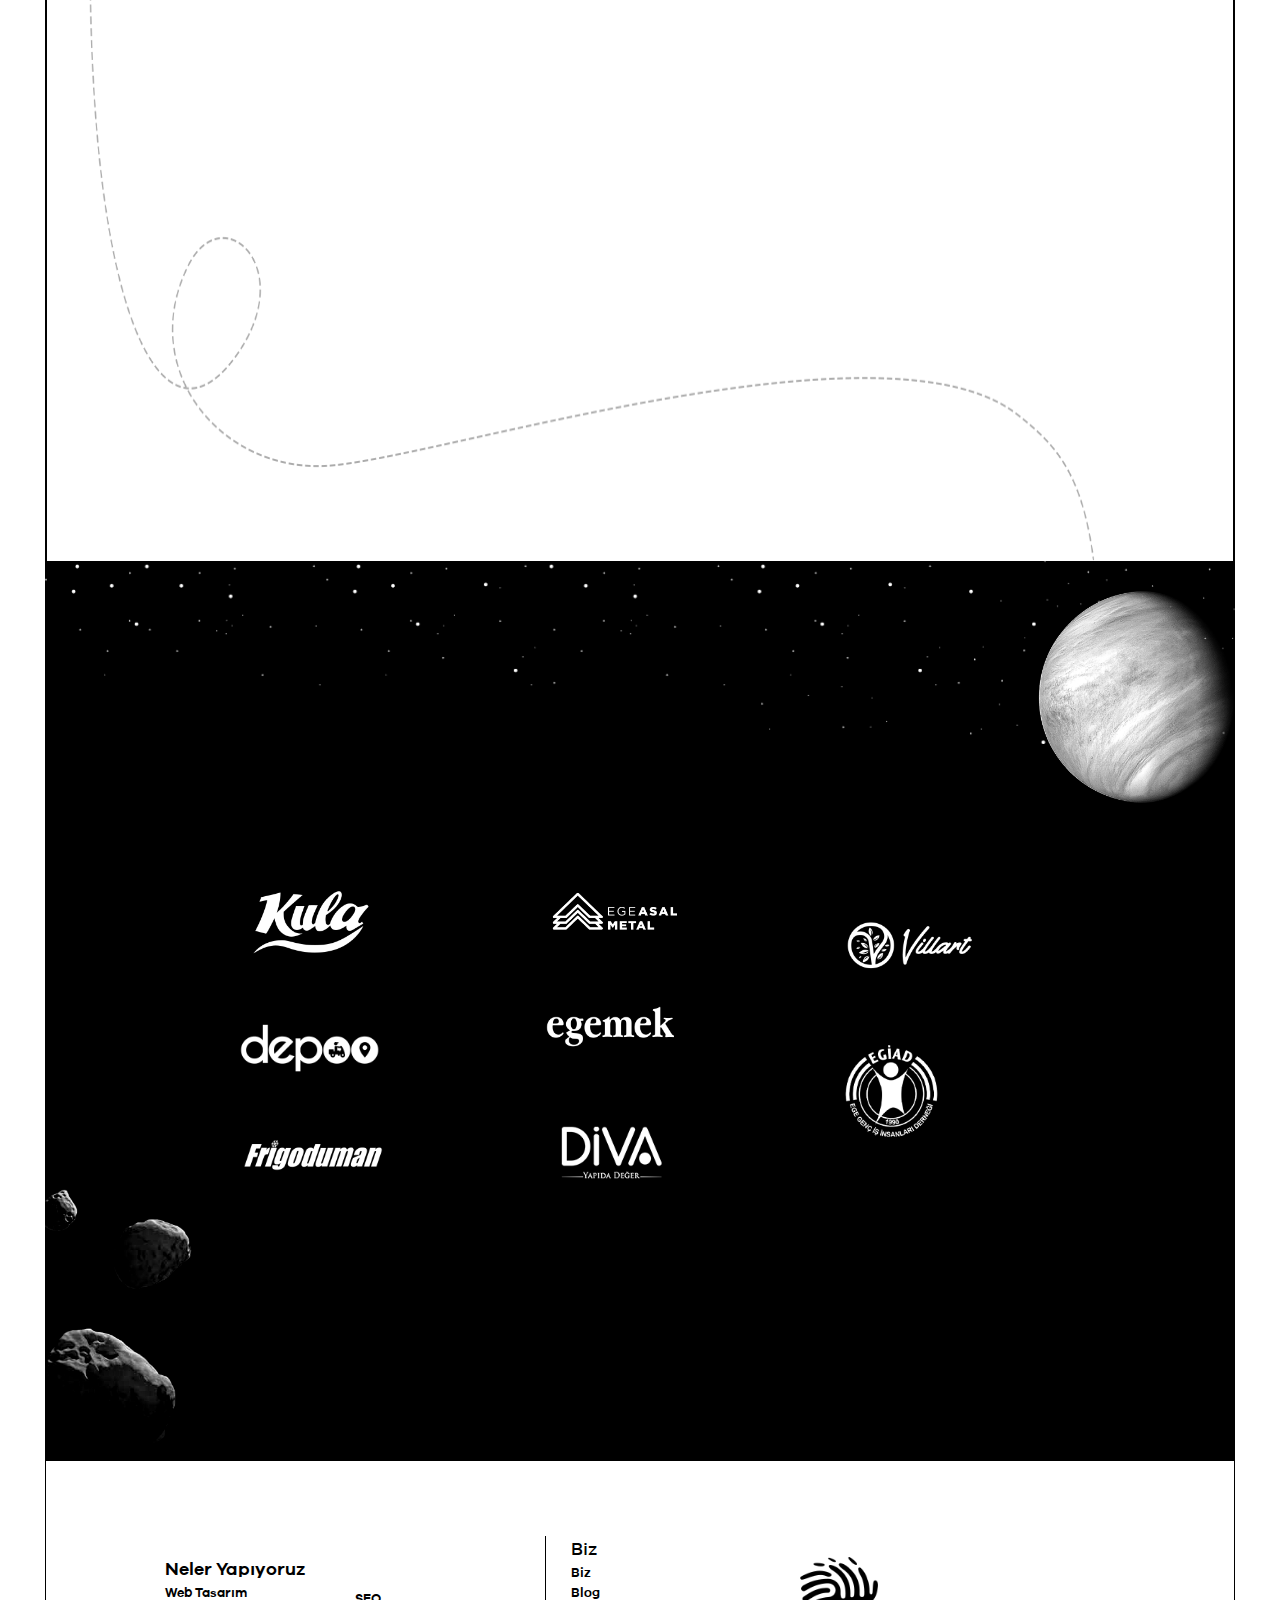
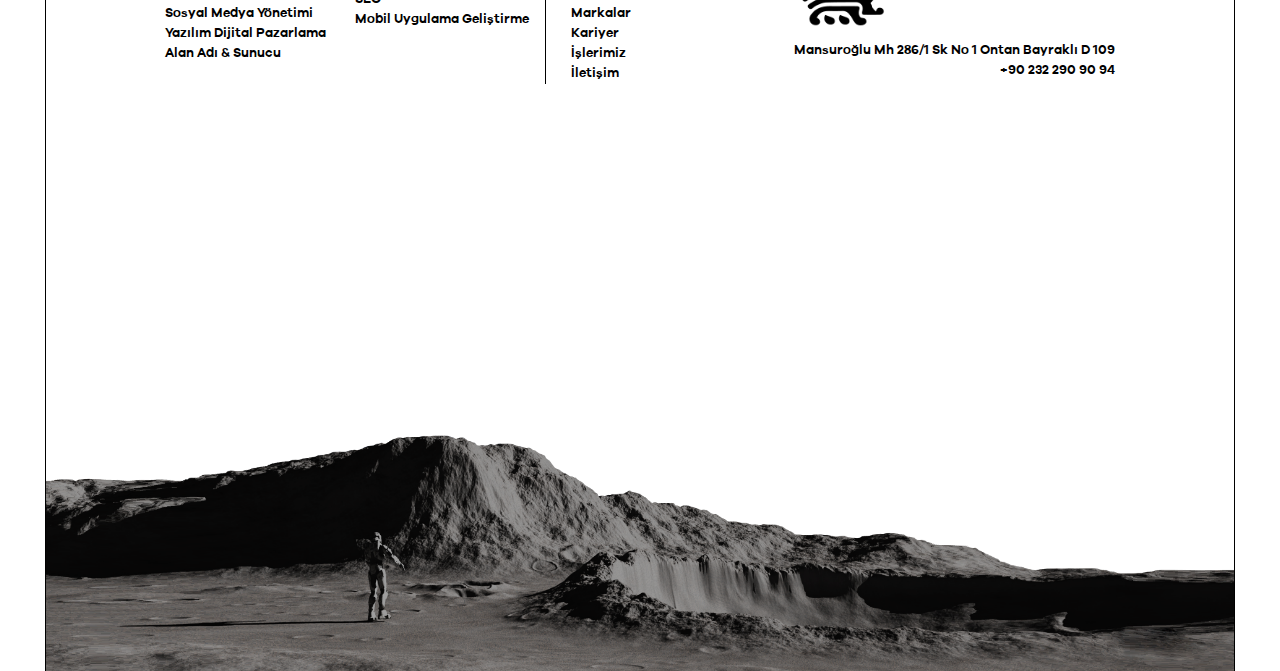
==== commit 3f5db7d9: "font added" ====
--- a/index.html
+++ b/index.html
@@ -5,16 +5,9 @@
     <meta http-equiv="X-UA-Compatible" content="IE=edge">
     <meta name="viewport" content="width=device-width, initial-scale=1.0">
     <title>Argeart |  dijital deneyim atölyesi</title>
-
-    <!-- FONT -->
-    <link rel="preconnect" href="https://fonts.googleapis.com">
-    <link rel="preconnect" href="https://fonts.gstatic.com" crossorigin>
     <!-- font-awesome-->
     <link rel="stylesheet" href="https://cdnjs.cloudflare.com/ajax/libs/font-awesome/6.0.0-beta3/css/all.min.css" integrity="sha512-Fo3rlrZj/k7ujTnHg4CGR2D7kSs0v4LLanw2qksYuRlEzO+tcaEPQogQ0KaoGN26/zrn20ImR1DfuLWnOo7aBA==" crossorigin="anonymous" referrerpolicy="no-referrer" />
-    <!-- main font -->
-    <link rel="preconnect" href="https://fonts.googleapis.com">
-    <link rel="preconnect" href="https://fonts.gstatic.com" crossorigin>
-    <link href="https://fonts.googleapis.com/css2?family=Inter:wght@400;700;900&display=swap" rel="stylesheet">
+  
     <!-- Local styles -->
     <link rel="stylesheet" href="./styles/style.css">
     <link rel="stylesheet" href="./styles/responsive.css">
--- a/styles/style.css
+++ b/styles/style.css
@@ -1,4 +1,32 @@
-
+@font-face {
+    font-family: 'GalanoGrotesque';
+    src: url('../GalanoGrotesque-SemiBold.woff2') format('woff2'),
+        url('../GalanoGrotesque-SemiBold.woff') format('woff'),
+        url('../GalanoGrotesque-SemiBold.ttf') format('truetype');
+    font-weight: 600;
+    font-style: normal;
+    font-display: swap;
+}
+
+@font-face {
+    font-family: 'Galano Grotesque';
+    src: url('../GalanoGrotesqueExtraBold.woff2') format('woff2'),
+        url('../GalanoGrotesqueExtraBold.woff') format('woff'),
+        url('../GalanoGrotesqueExtraBold.ttf') format('truetype');
+    font-weight: bold;
+    font-style: normal;
+    font-display: swap;
+}
+
+@font-face {
+    font-family: 'GalanoGrotesque';
+    src: url('../GalanoGrotesque-Medium.woff2') format('woff2'),
+        url('GalanoGrotesque-Medium.woff') format('woff'),
+        url('../GalanoGrotesque-Medium.ttf') format('truetype');
+    font-weight: 500;
+    font-style: normal;
+    font-display: swap;
+}
 
 *{
     margin: 0;
@@ -8,15 +36,30 @@
 
 body{
     background-color: #fff;
-    min-height: 200vh;
-    font-family: 'Inter', sans-serif;
-}
-
-p{
-    font-family: 'Inter', sans-serif;
-    font-weight: 400;
-}
-
+    font-family: 'GalanoGrotesque';
+    font-weight: 600;
+    font-style: normal;
+}
+
+p{ 
+    font-family: 'GalanoGrotesque';
+        font-weight: normal; 
+    font-style: normal;
+}
+
+h2 {
+    font-family: 'GalanoGrotesque';
+}
+
+a{
+    font-family: 'GalanoGrotesque';
+}
+li {
+    font-family: 'GalanoGrotesque';
+}
+span {
+    font-family: 'GalanoGrotesque';
+}
 .btn-logo-wrapper {
     display: flex;
     padding-top: 45px;
@@ -253,8 +296,8 @@
      flex-direction: column;
      font-size: 95px;
      line-height: 0.8;
+     font-family: 'Galano Grotesque';
      font-weight: 900;
-     font-family: 'Inter', sans-serif;
      color: #010101;
 
  }
@@ -716,7 +759,8 @@
     color: #000;
     text-decoration: none;
     font-size: 13px;
-    font-weight: 600;
+    font-family: 'GalanoGrotesque';
+    font: 600;
 }
 
 .add-tel{
@@ -742,7 +786,9 @@
 
 .footer_menu > h2 {
     font-size: 18px;
-    font-weight: 900;
+    font-family: 'GalanoGrotesque';
+    font-weight: 500;
+    font-style: normal;
 }
 
 .footer_menu {
@@ -770,6 +816,7 @@
 .sticky_footer_col{
     padding-top: 12px;
     padding-bottom: 12px;
+    position: relative;
 }
 
 .sticky_footer_col > ul li a {
@@ -807,9 +854,10 @@
     visibility: hidden;
     opacity: 0;
     position: absolute;
-    left: -35px;
-    width: 325px;
-    top: -165px;
+    left: 0;
+    right:0;
+    width: 100%;
+    top: -155px;
     transform: translateY(3em);
     z-index: -1;
     transition: ease-in-out 0.4s;
@@ -823,6 +871,8 @@
     width: 100%;
     padding: 15px;
     transition: ease-in-out .4s;
+    cursor: pointer;
+
 }
 
 .sub-menu-list > li > a{
@@ -840,7 +890,6 @@
 }
 
 .submenu-wrapper{
-    position: relative;
 }
 
 .submenu-wrapper:focus .sub-menu-list,
@@ -924,11 +973,18 @@
     .hero__main__title{
         display: flex;
         flex-direction: column;
-        font-size: 110px;
         line-height: 0.8;
-        font-weight: 900;
-        font-family: 'Poppins', sans-serif;
+        font-style: normal;
         color: #010101;
+        margin-top: 5px;
+        font-size: 118px;
+        font-family: 'Galano Grotesque';
+        src: url('../GalanoGrotesqueExtraBold.woff2') format('woff2'),
+            url('../GalanoGrotesqueExtraBold.woff') format('woff'),
+            url('../GalanoGrotesqueExtraBold.ttf') format('truetype');
+        font-weight: bold;
+        font-style: normal;
+        font-display: swap;
         
     }
 
@@ -959,9 +1015,9 @@
    
     .cloud-left-bottom{
         position: absolute;
-        top: 46%;
+        top: 51%;
         left: 30%;
-        width: 500px;
+        width: 480px;
         
     }
     .cloud-right{
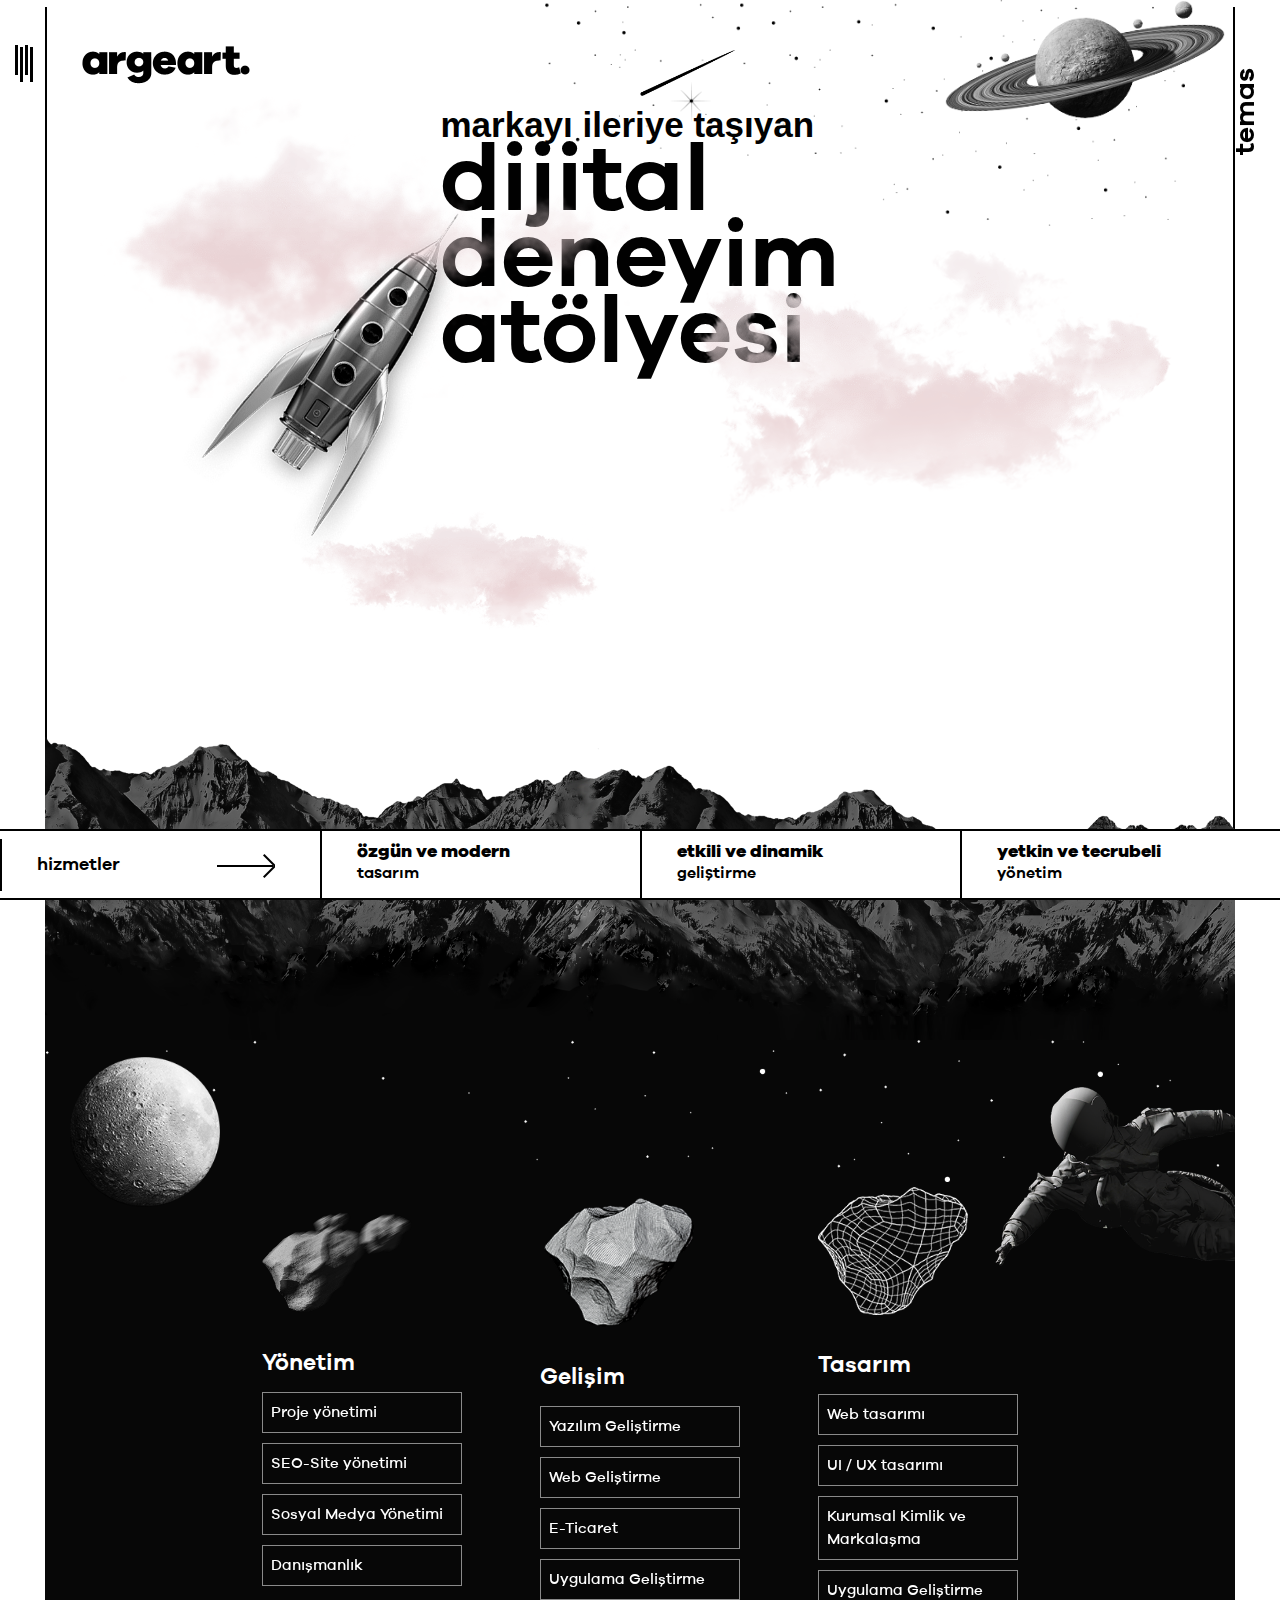
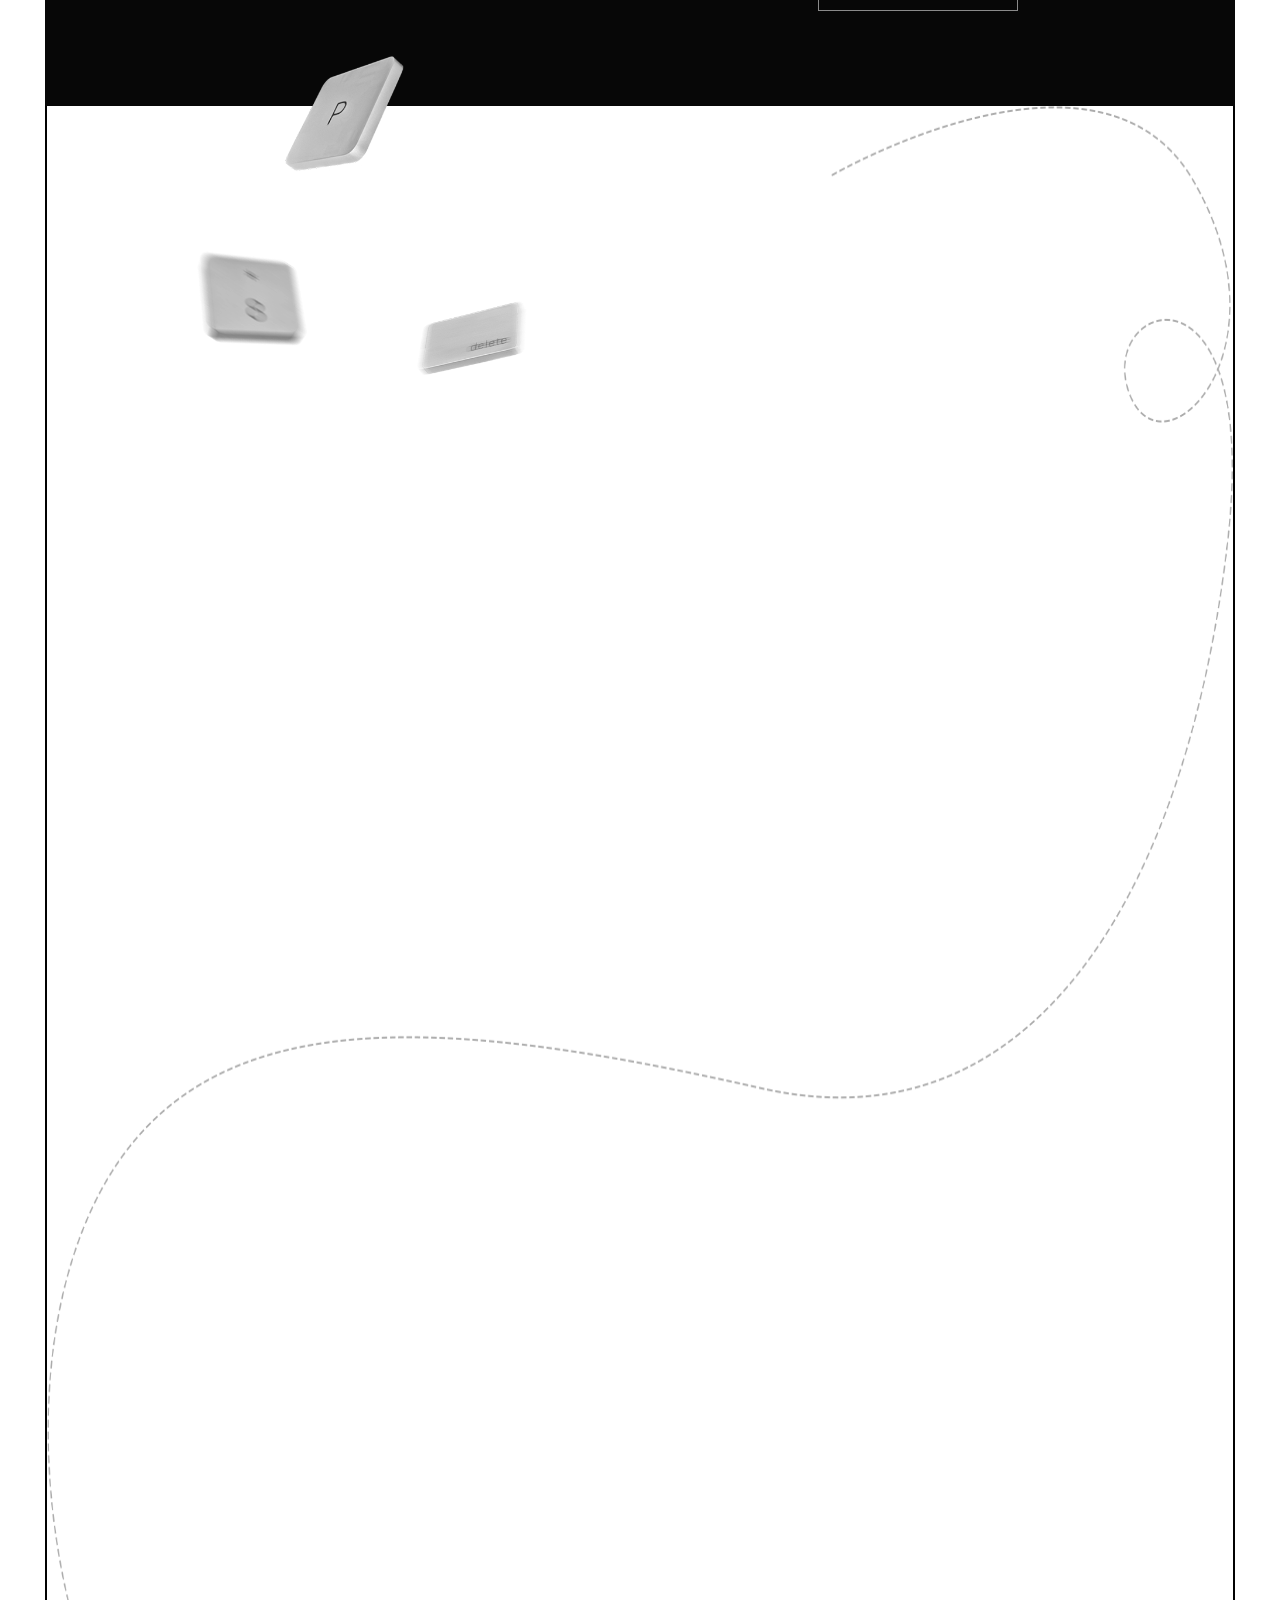
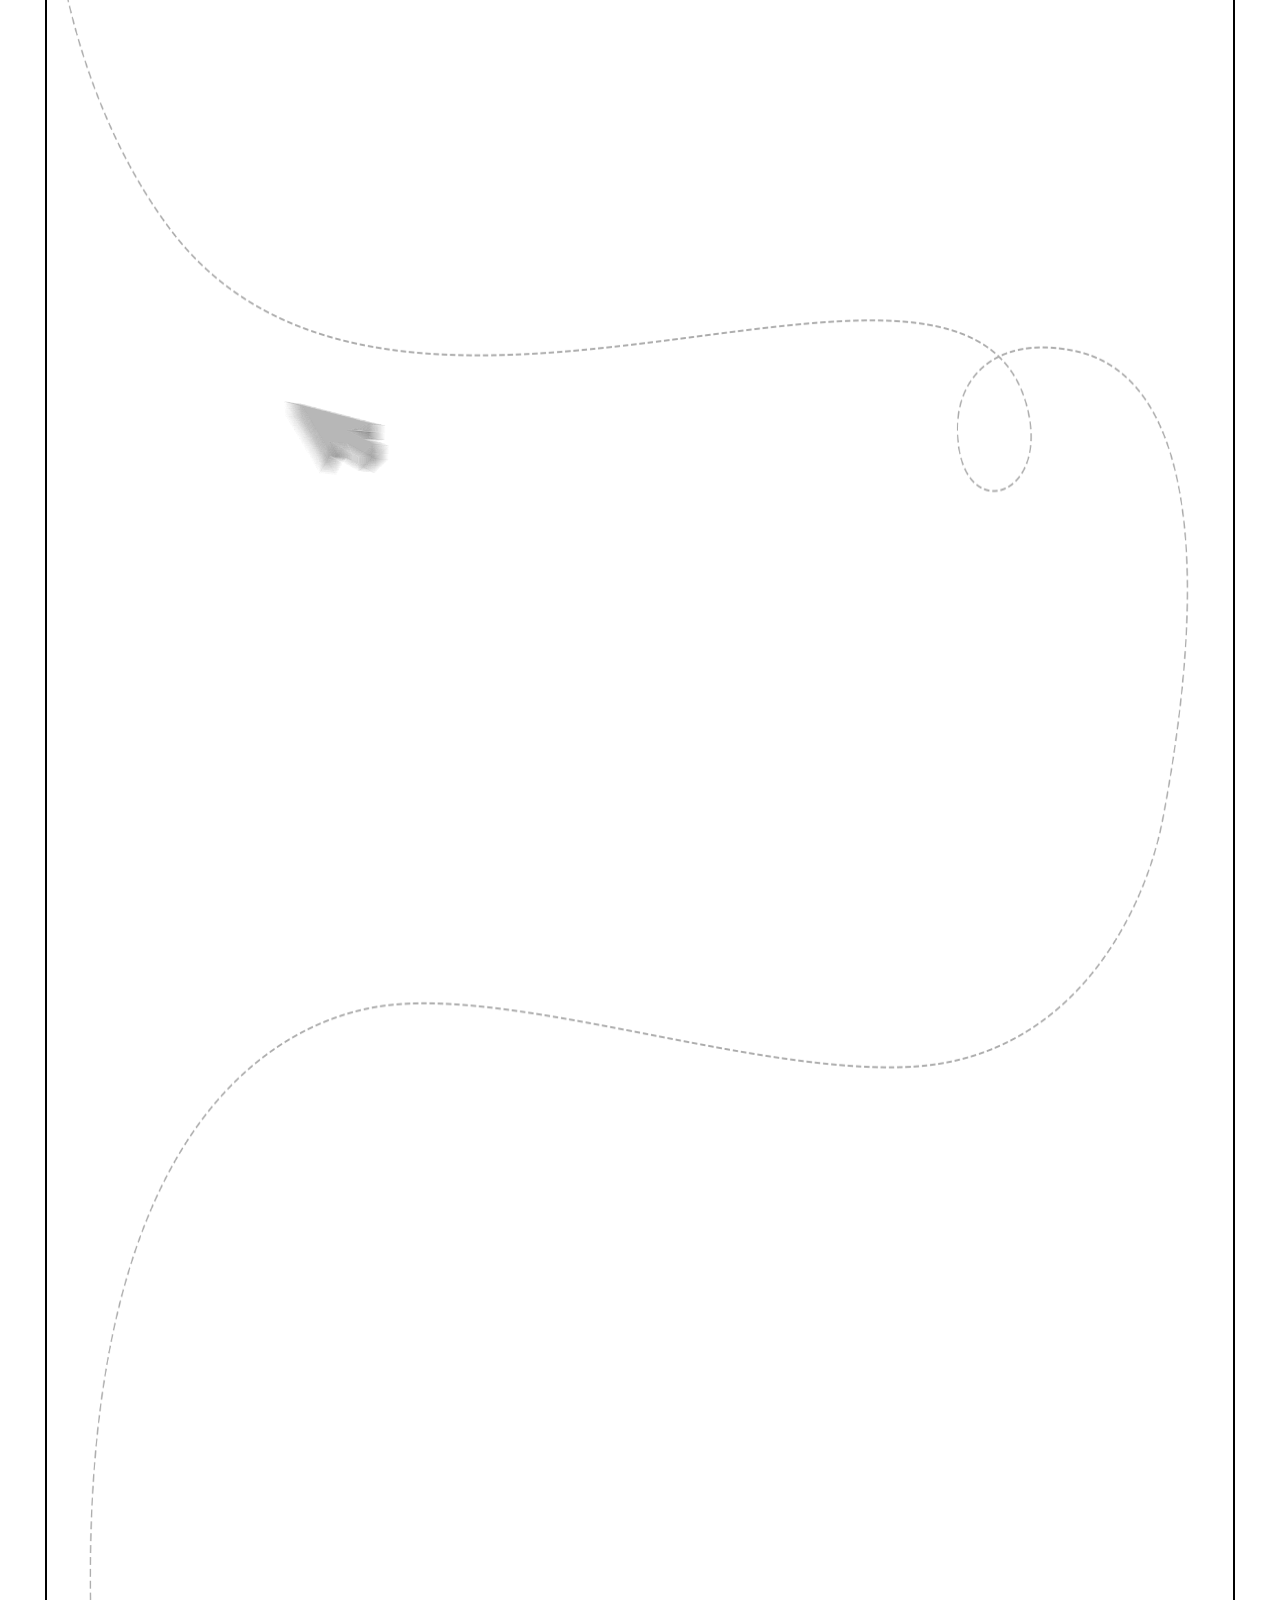
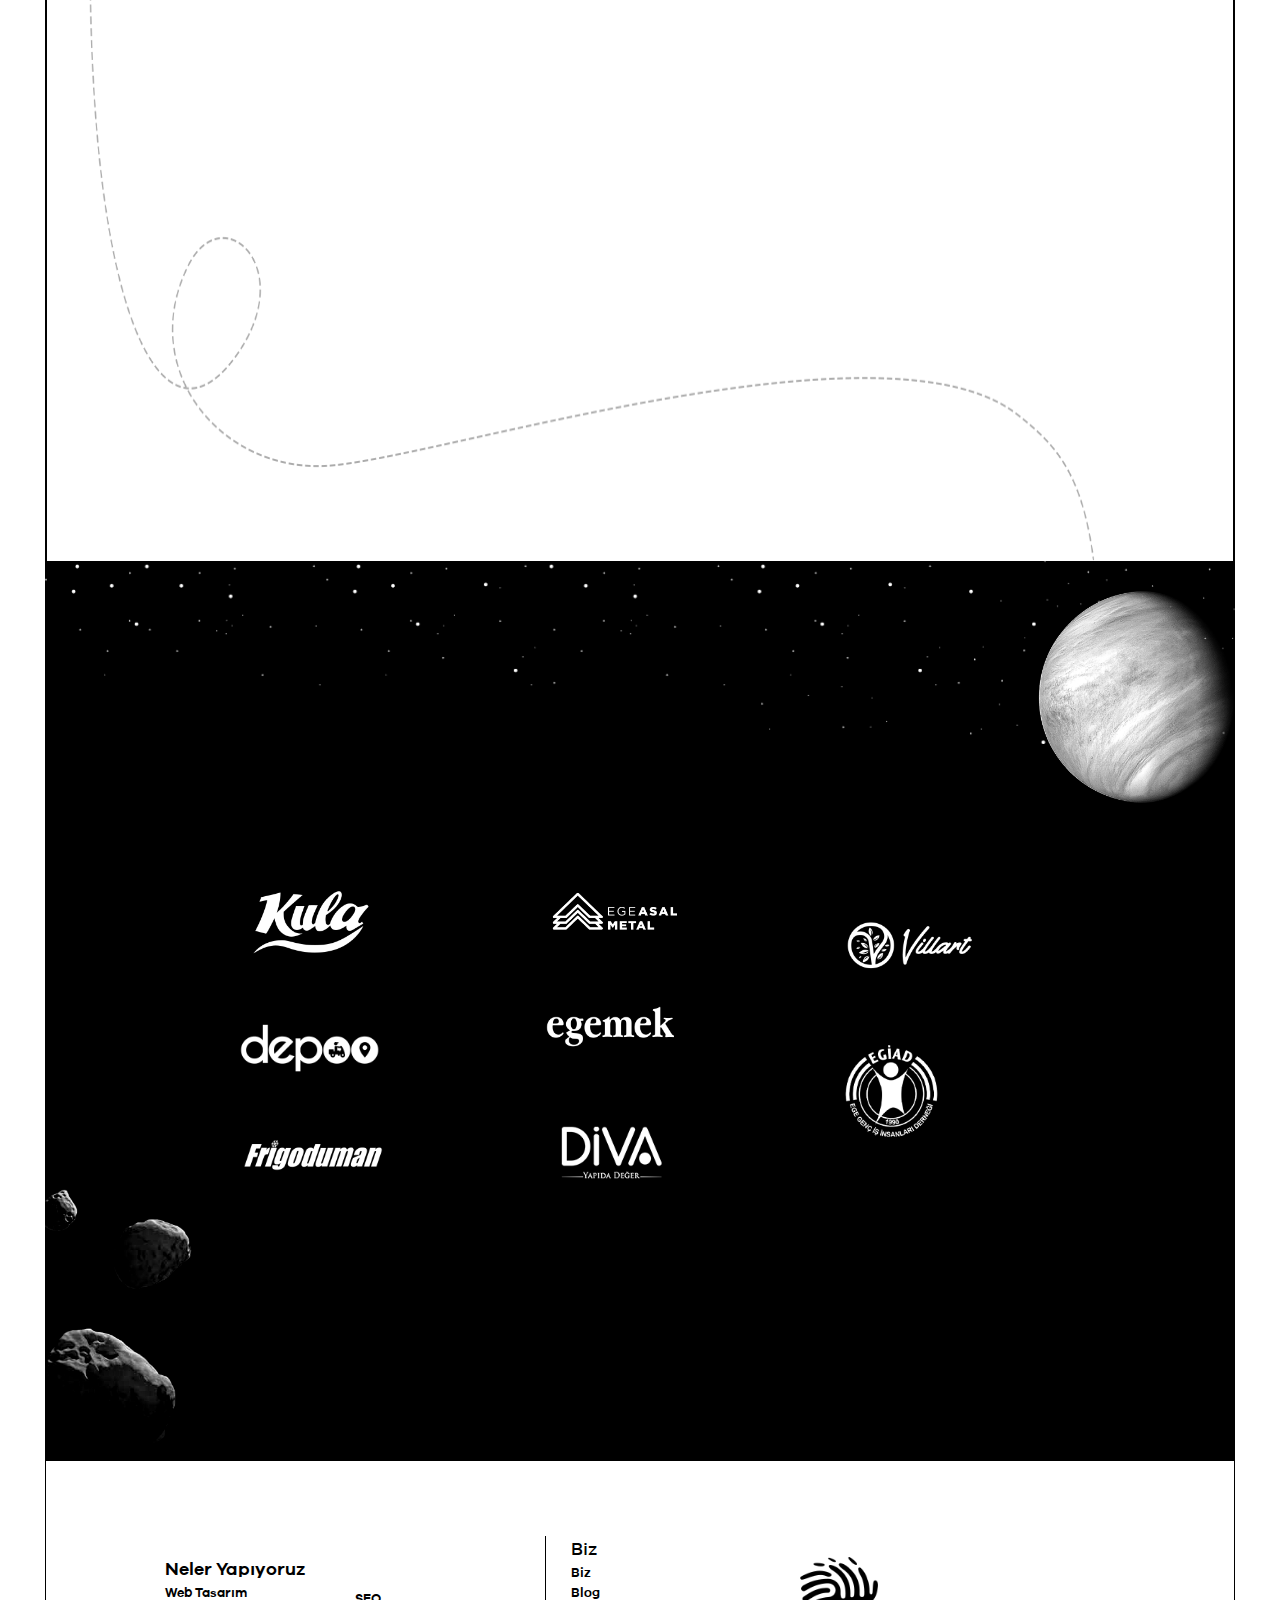
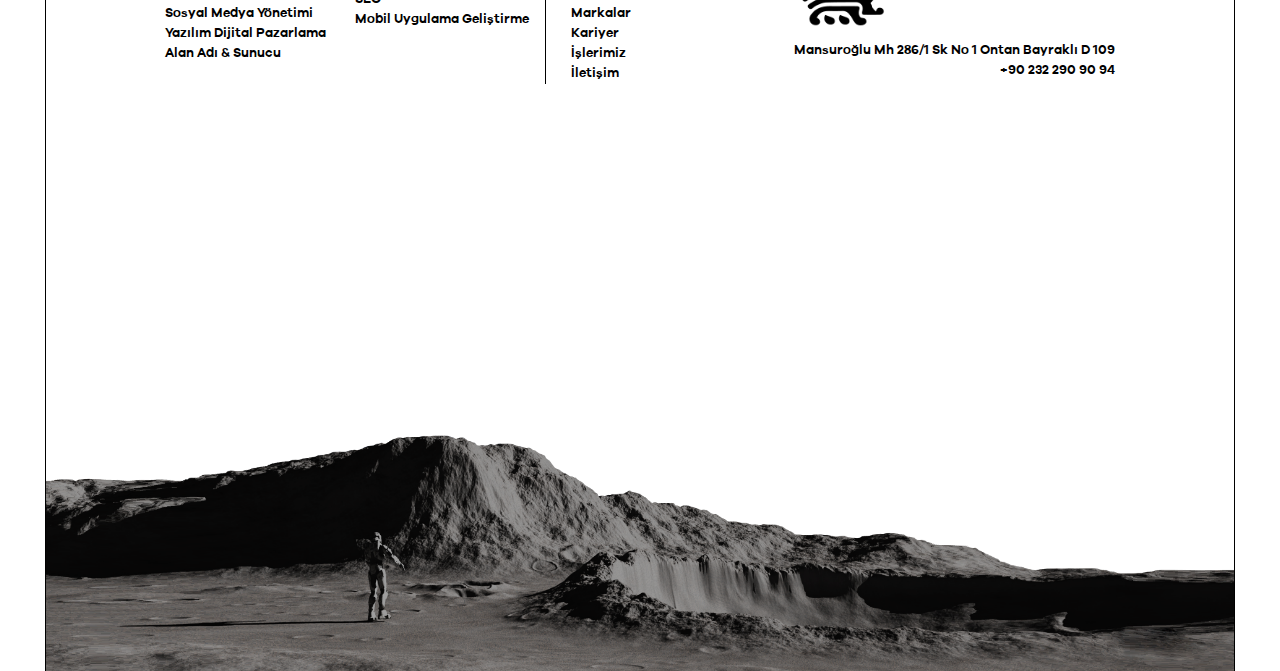
==== commit 96e7002a: "subpage added" ====
--- a/index.html
+++ b/index.html
@@ -75,7 +75,7 @@
                     <h4>tasarım</h4>
                 </a>
                 <ul class="sub-menu-list">
-                    <li class="hvr-bounce-to-rightbl"><a href="#">Web tasarımı </a></li>
+                    <li class="hvr-bounce-to-rightbl"><a href="./web-tasarim.html">Web tasarımı </a></li>
                     <li><a href="#">UX/UI tasarımı </a></li>
                     <li><a href="#">kurumsal kimlik ve markalaşma</a></li>
                 </ul>
--- a/styles/style.css
+++ b/styles/style.css
@@ -721,7 +721,184 @@
 }
 
 /* FOOTER */
-
+ /* WEB DESIGN PAGE */
+
+
+.presentation {
+    display: flex;
+    margin: -98px auto auto auto;
+    min-height: 90vh;
+    align-items: center;
+    border-left: 1px solid black;
+    border-right: 1px solid black;
+    max-width: 93%;
+    padding-left: 10%;
+    padding-right: 10%;
+    padding-top: 115px;
+  }
+  
+  .introduction {
+    flex: 1;
+  }
+  
+  .intro-text h1 {
+    background: #010101;
+    background-clip: text;
+    -webkit-background-clip: text;
+    -webkit-text-fill-color: transparent;
+    font-family: 'Galano Grotesque';
+    src: url('../GalanoGrotesqueExtraBold.woff2') format('woff2'),
+    url('../GalanoGrotesqueExtraBold.woff') format('woff'),
+    url('../GalanoGrotesqueExtraBold.ttf') format('truetype');
+    font-weight: bold;
+    font-style: normal;
+    font-display: swap;
+    font-weight: 900;
+    font-size: 70px;
+  }
+  
+  .intro-text p {
+    margin-top: 5px;
+  }
+  
+  .cta {
+    padding: 50px 0 0 0;
+  }
+  
+  .cta-select {
+    background: #010101;
+    color: #fff;
+    width: 150px;
+    height: 50px;
+    cursor: pointer;
+    font-size: 1rem;
+    border: none;
+  }
+  
+  
+  .cover {
+    flex: 1;
+    display: flex;
+    justify-content: center;
+    height: 60vh;
+  }
+  
+  .cover img {
+    height: 100%;
+    filter: drop-shadow(0px 5px 3px black);
+    animation: drop 1.5s ease;
+  }
+  
+  @keyframes drop {
+    0% {
+      opacity: 0;
+      transform: translateY(-80px);
+    }
+    100% {
+      opacity: 1;
+      transform: translateY(0);
+    }
+  }
+  
+  .big-circle {
+    position: absolute;
+    top: 0;
+    right: 0;
+    height: 80%;
+    opacity: 0.5;
+    z-index: -1;
+  }
+  
+  .medium-circle {
+    position: absolute;
+    top: 30%;
+    right: 30%;
+    height: 60%;
+    opacity: 0.4;
+    z-index: -1;
+  }
+  
+  .small-circle {
+    position: absolute;
+    bottom: 0;
+    left: 20%;
+    z-index: -1;
+  }
+  
+  .laptop-select {
+    width: 15%;
+    display: flex;
+    justify-content: space-around;
+    position: absolute;
+    right: 20%;
+  }
+  
+  @media (max-width: 768px) {
+    .logo-container {
+      flex: 3;
+    }
+    .nav-links {
+      display: none;
+    }
+    .cover img {
+      max-width: 100%;
+      height: auto;
+    }
+  }
+  
+  @media (max-width: 1024px) {
+    .presentation {
+      flex-direction: column;
+    }
+  
+    .introduction {
+      margin-top: 5vh;
+      text-align: center;
+    }
+  
+    .intro-text h1 {
+      font-size: 1.875rem;
+    }
+  
+    .intro-text p {
+      font-size: 1.125rem;
+    }
+  
+    .cta {
+      padding: 10px 0 0 0;
+    }
+  
+    .laptop-select {
+      bottom: 5%;
+      right: 50%;
+      width: 50%;
+      transform: translate(50%, 5%);
+    }
+  
+    .cover img {
+      height: 80%;
+    }
+  
+    .small-circle,
+    .medium-circle,
+    .big-circle {
+      opacity: 0.2;
+    }
+  }
+
+  .keyboard__section-web-design{
+    display: grid;
+    grid-template-columns: 1fr 1fr;
+    height: 100vh;
+    justify-content: center;
+    align-items: center;
+    max-width: 93%;
+    margin: auto;
+    border-left: 1px black solid;
+    border-right: 1px black solid;
+    overflow: hidden;
+ }
+  /* footer */
 footer {
     max-width: 93%;
     margin: auto;
@@ -854,10 +1031,10 @@
     visibility: hidden;
     opacity: 0;
     position: absolute;
-    left: 0;
-    right:0;
-    width: 100%;
-    top: -155px;
+    left: -2px;
+    right:-2px;
+    width: 101%;
+    top: -170px;
     transform: translateY(3em);
     z-index: -1;
     transition: ease-in-out 0.4s;
@@ -889,8 +1066,6 @@
     color: white;
 }
 
-.submenu-wrapper{
-}
 
 .submenu-wrapper:focus .sub-menu-list,
 .submenu-wrapper:focus-within .sub-menu-list,
@@ -903,7 +1078,16 @@
     background-color: white;
 }
 
-
+.submenu-wrapper > a > span {
+    font-size: 18px;
+    font-family: 'Galano Grotesque';
+    src: url('../GalanoGrotesqueExtraBold.woff2') format('woff2'),
+    url('../GalanoGrotesqueExtraBold.woff') format('woff'),
+    url('../GalanoGrotesqueExtraBold.ttf') format('truetype');
+    font-weight: bold;
+    font-style: normal;
+    font-display: swap;
+    }
 #service_link {
    display: grid;
    grid-template-columns: 1fr 1fr;
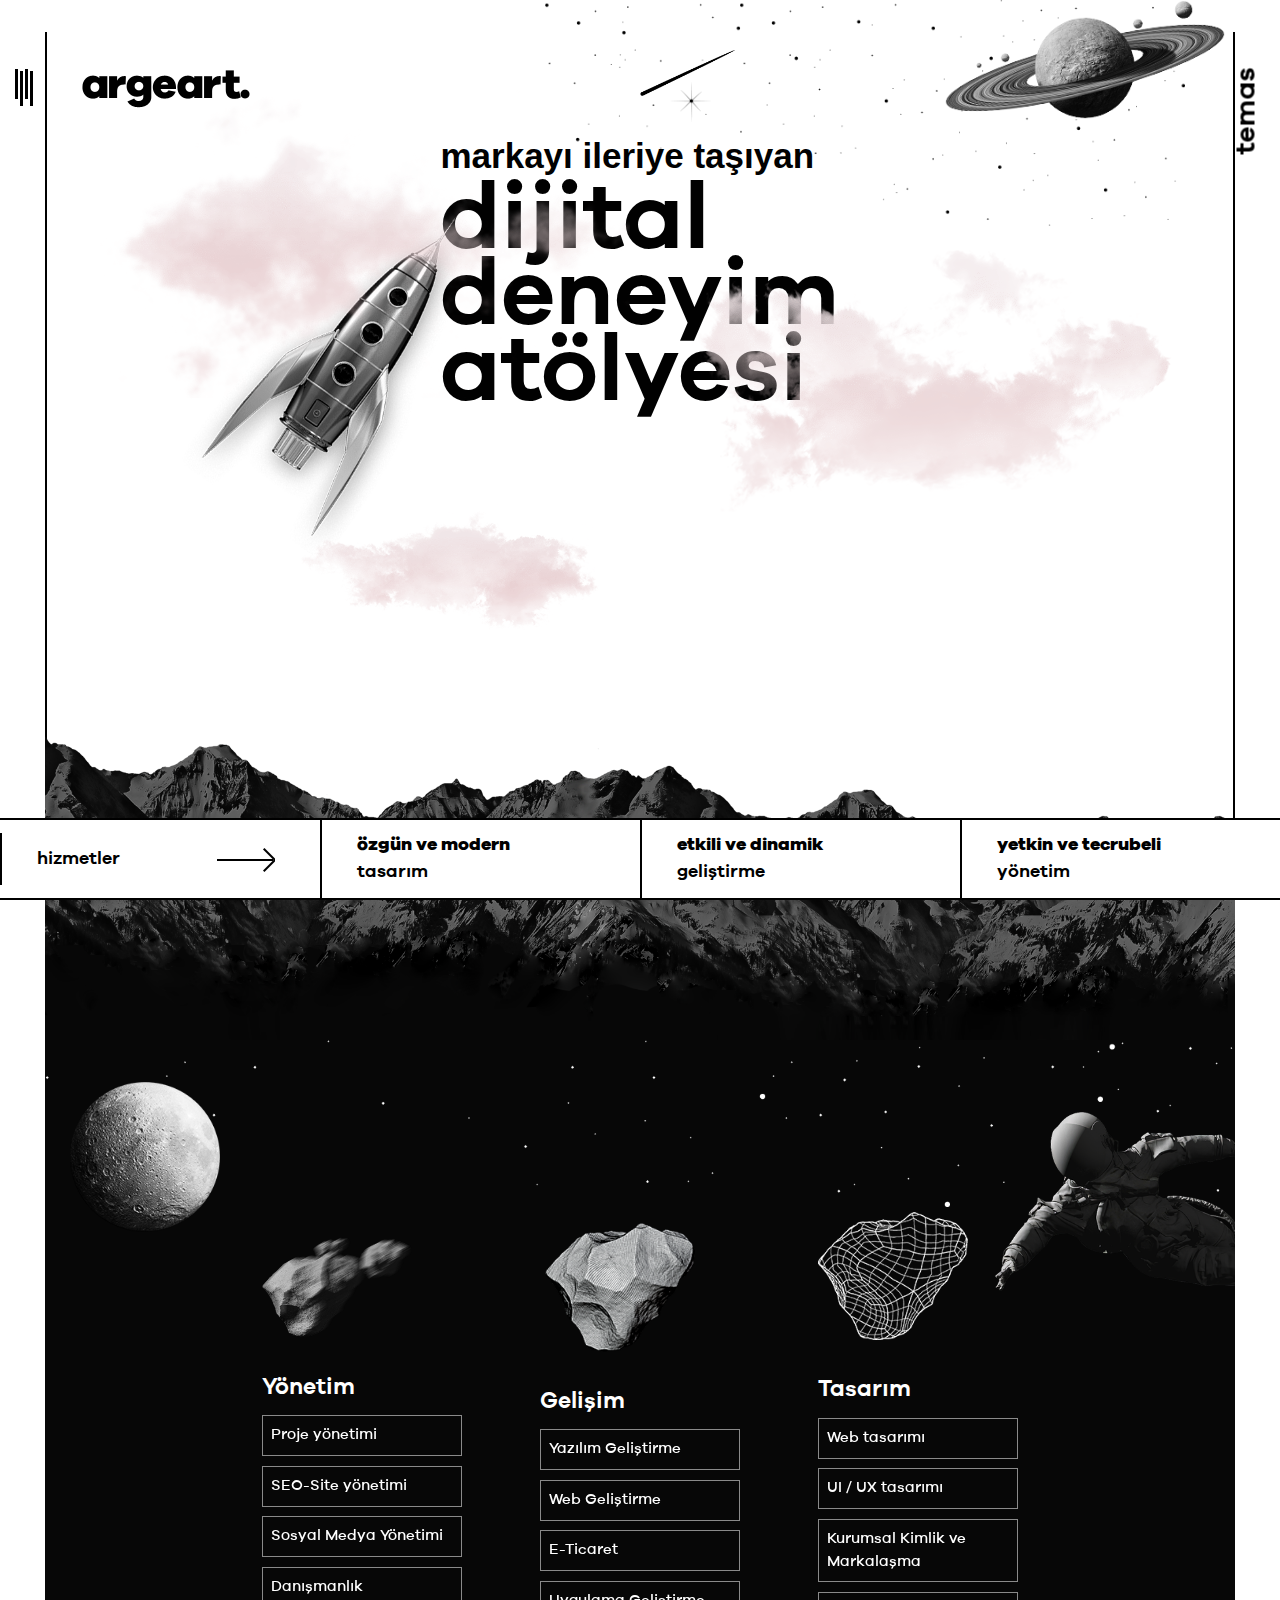
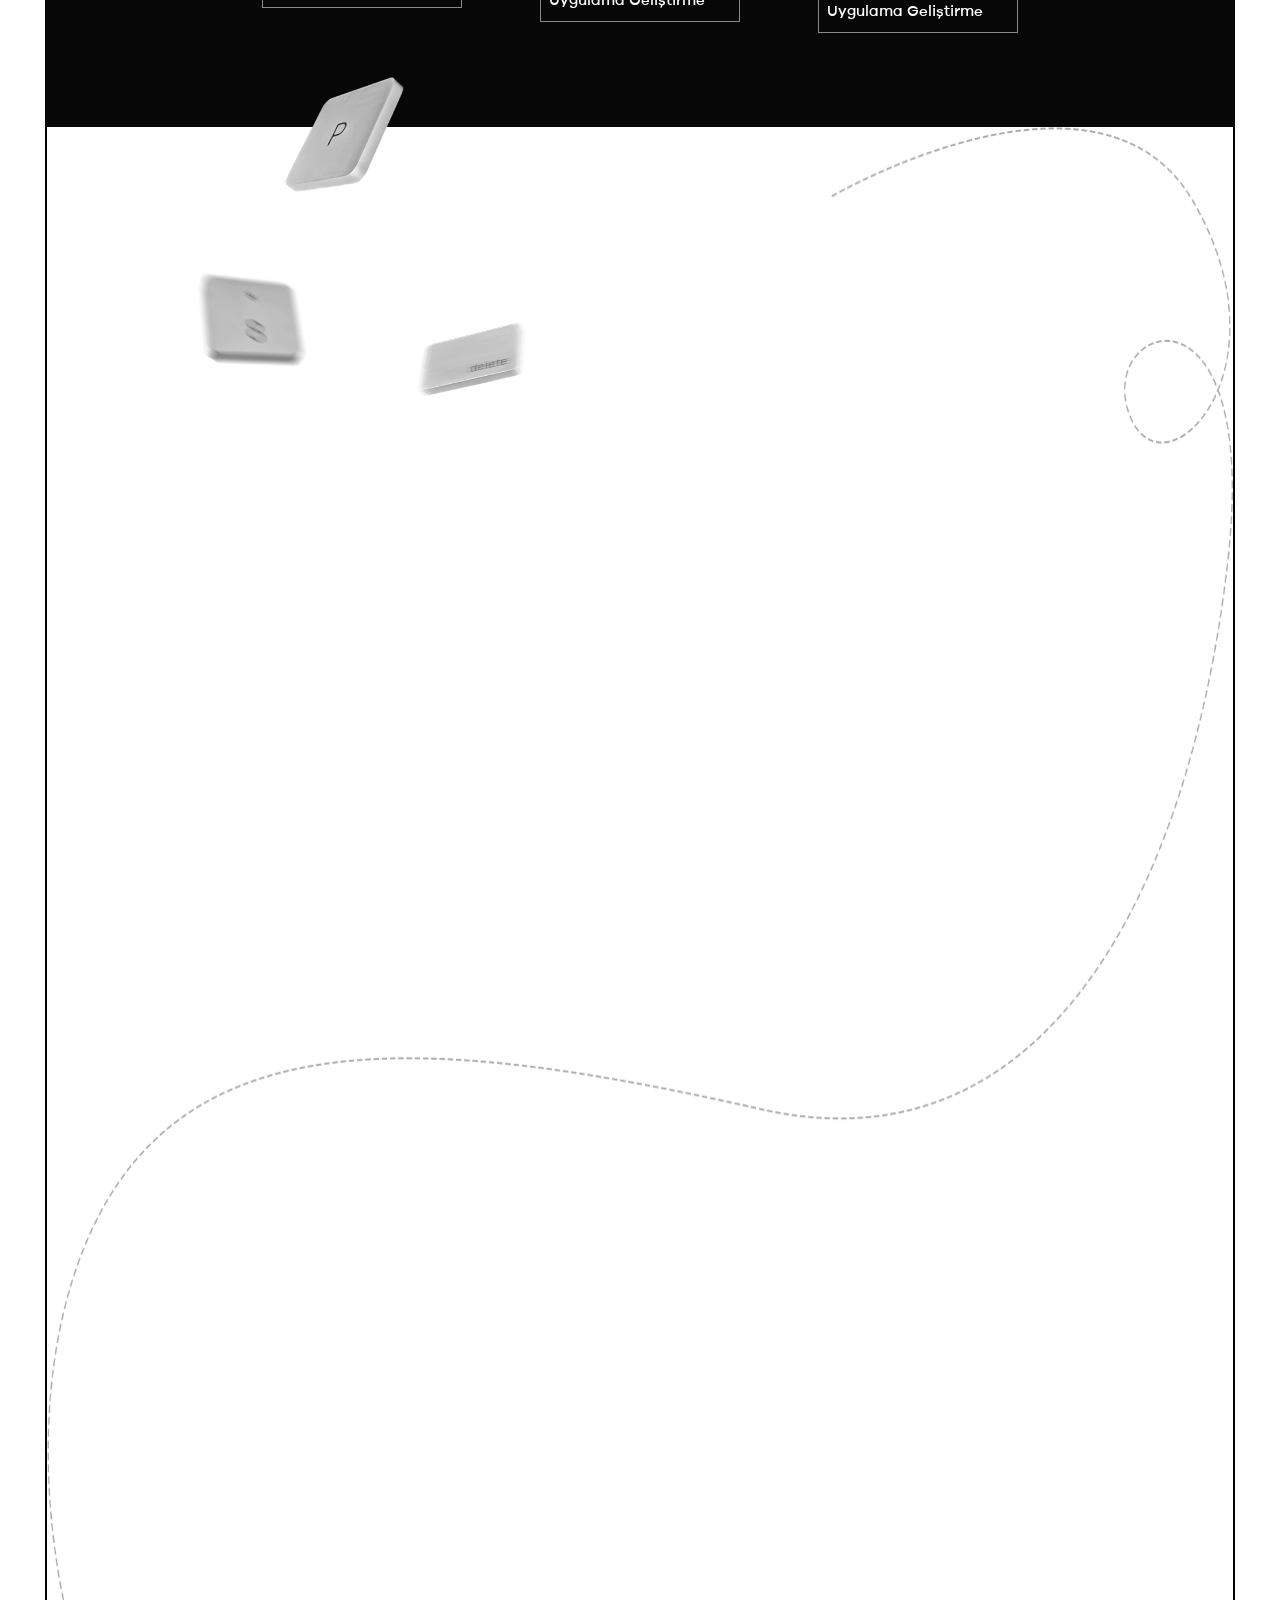
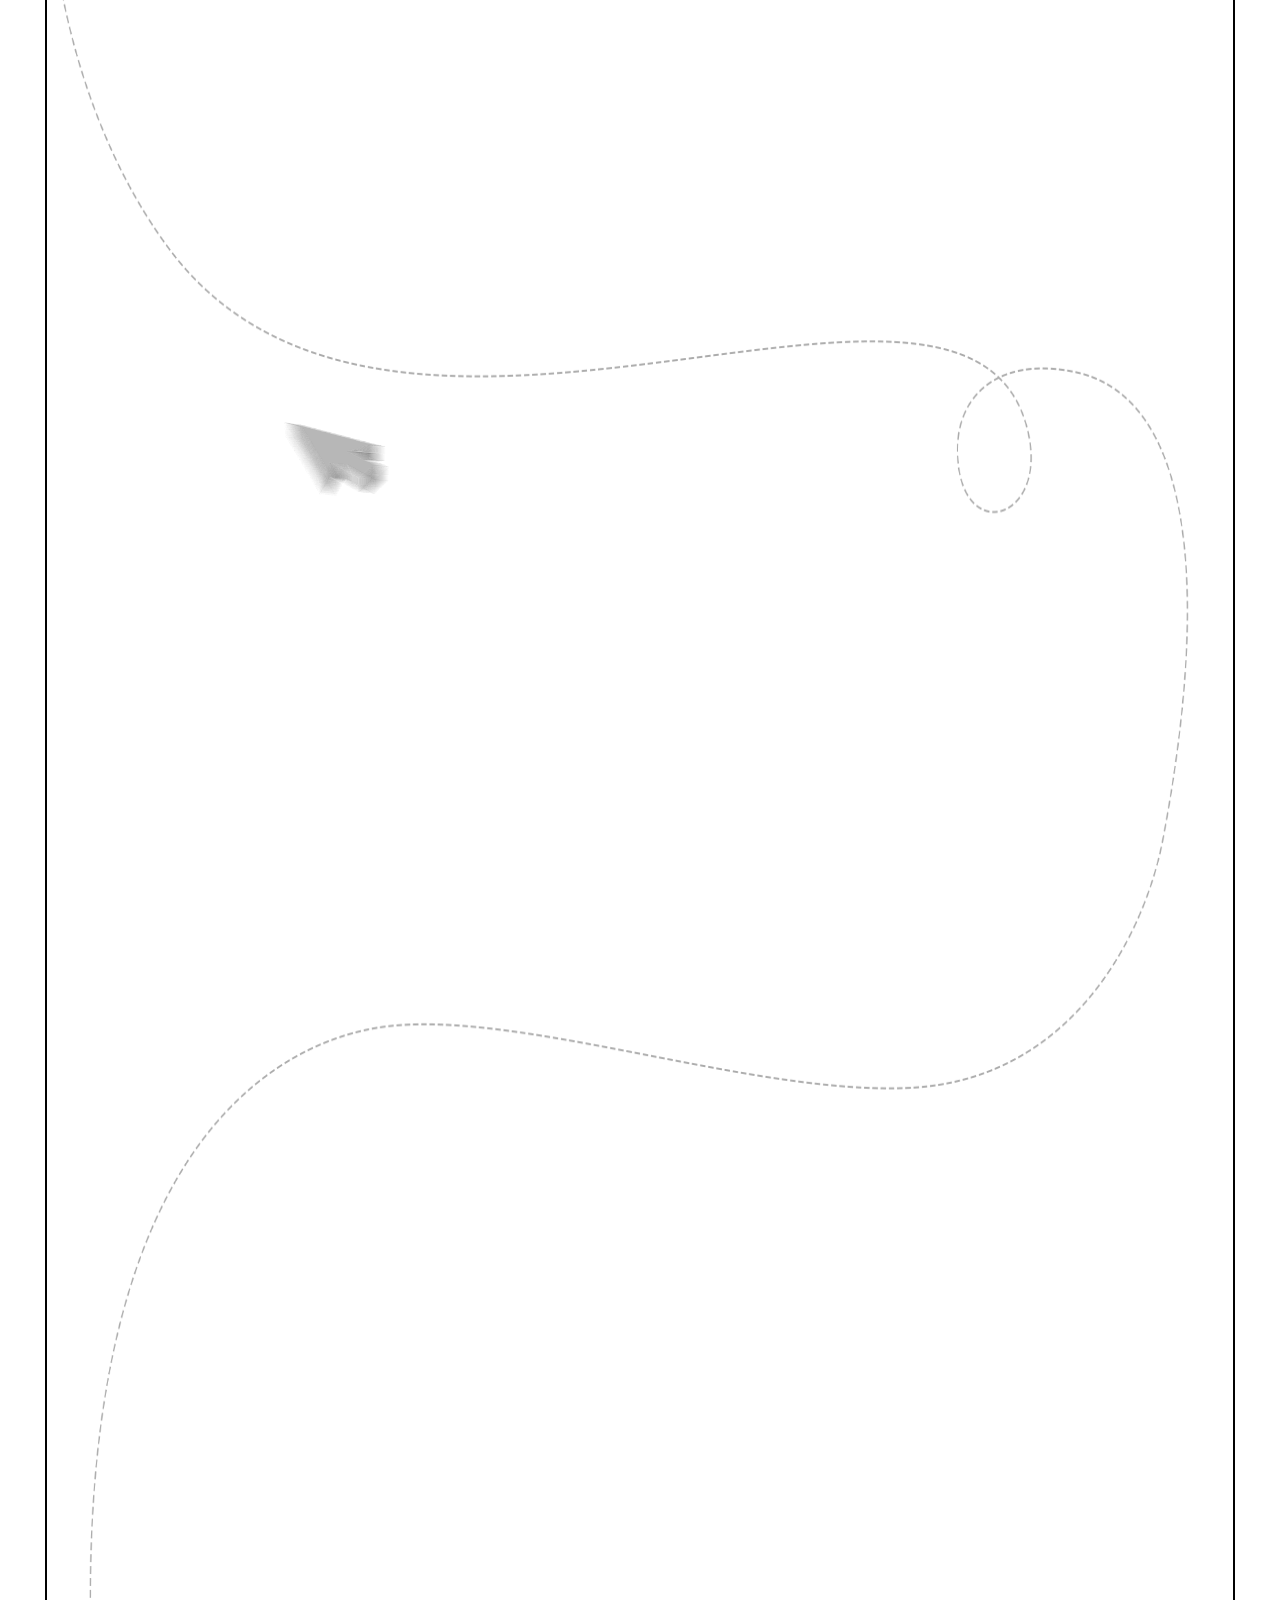
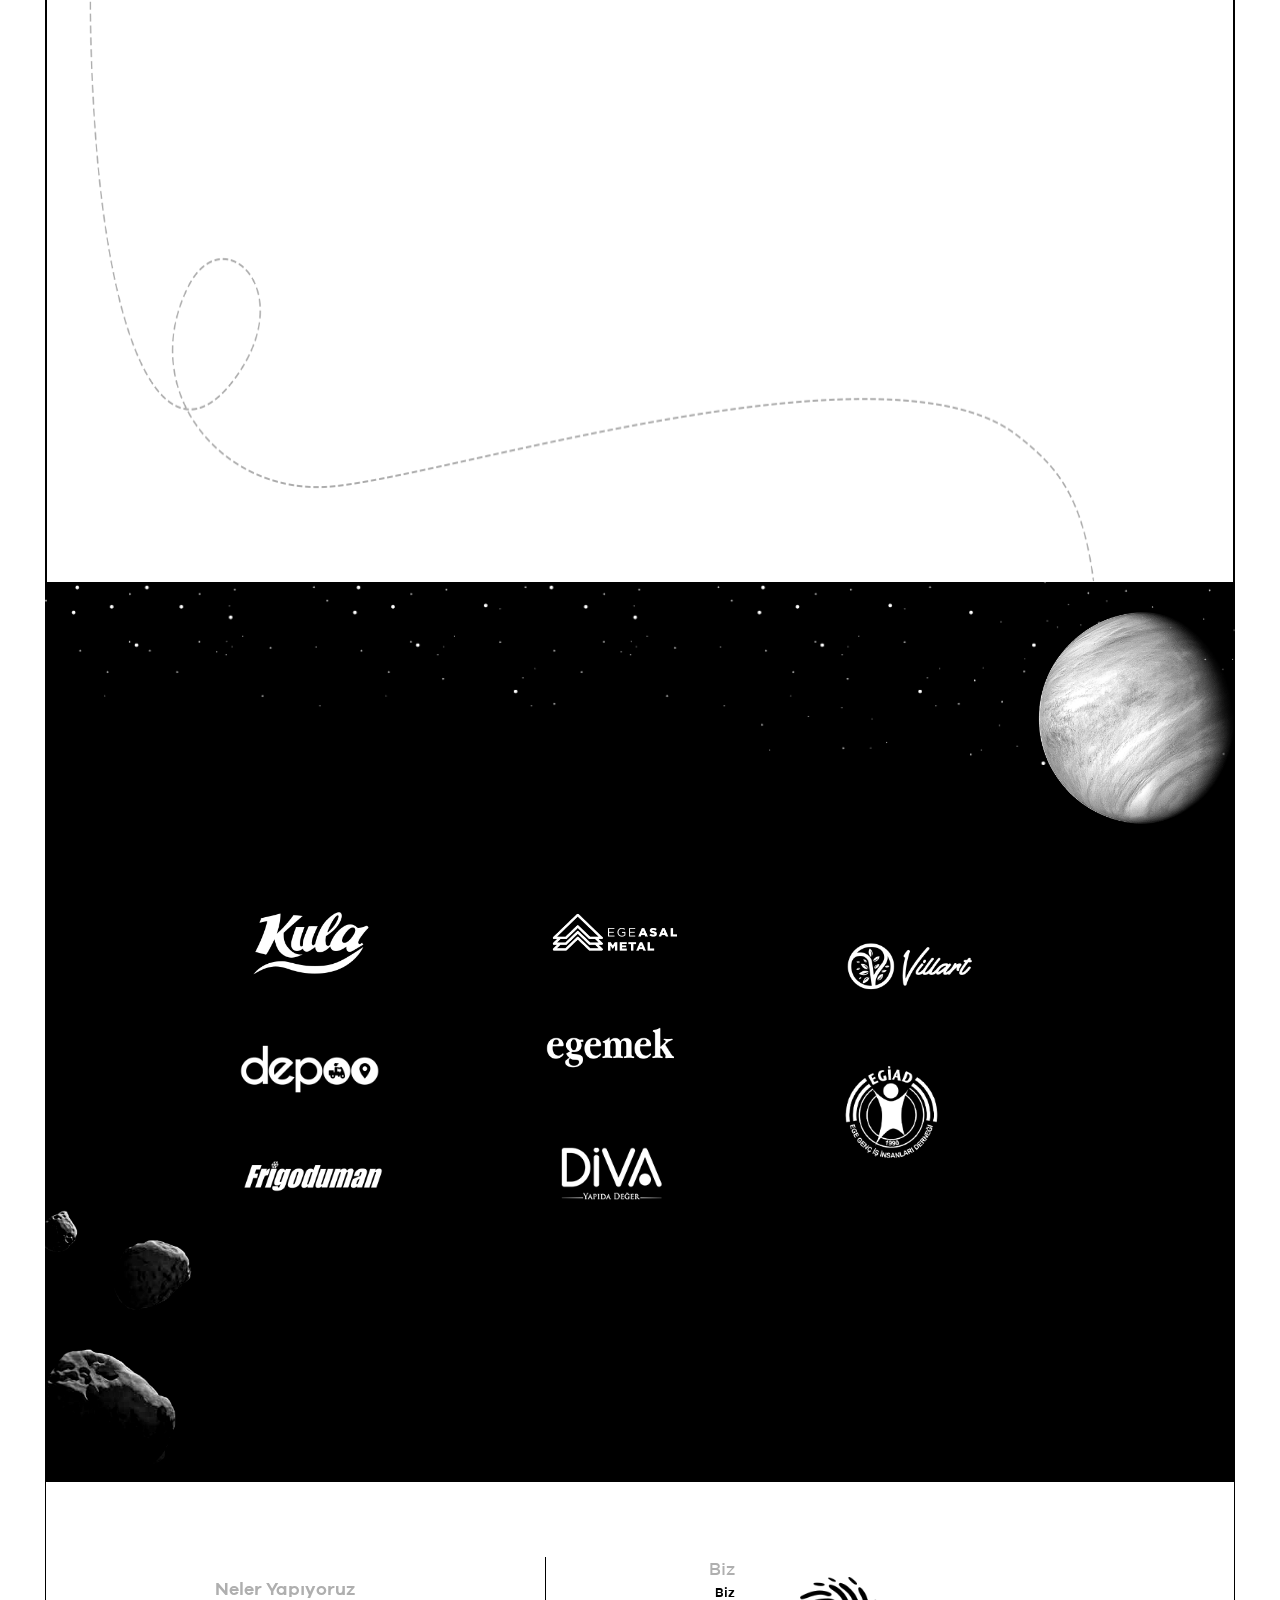
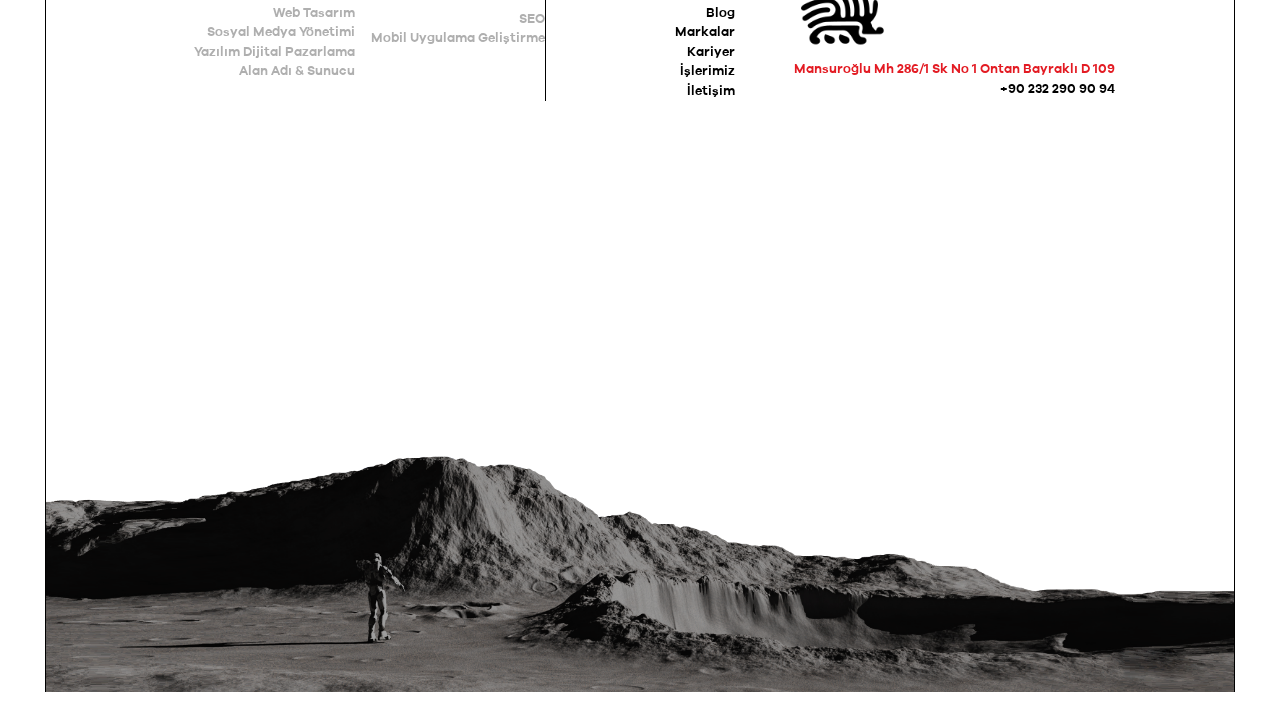
==== commit 3450a796: "contact page" ====
--- a/index.html
+++ b/index.html
@@ -12,8 +12,6 @@
     <link rel="stylesheet" href="./styles/style.css">
     <link rel="stylesheet" href="./styles/responsive.css">
     <link rel="stylesheet" href="https://unpkg.com/aos@next/dist/aos.css" />
-
-
 </head>
     
     <body>
@@ -36,16 +34,16 @@
        </a>
        <ul class="menu__list">
            <li class="menu__item">
-               <a href="#" class="menu__link">Home</a>
+               <a href="#" class="menu__link">Ana Sayfa</a>
            </li>
            <li class="menu__item">
-               <a href="#" class="menu__link">About</a>
+               <a href="web-tasarim.html" class="menu__link">Web tasarımı</a>
            </li>
            <li class="menu__item">
-               <a href="#" class="menu__link">Blog</a>
+               <a href="ux-ui-tasarim.html" class="menu__link">UX / UI tasarımı</a>
            </li>
            <li class="menu__item">
-               <a href="#" class="menu__link">Contact</a>
+               <a href="#" class="menu__link">Temas</a>
            </li>
        </ul>
 
--- a/styles/style.css
+++ b/styles/style.css
@@ -844,6 +844,18 @@
       max-width: 100%;
       height: auto;
     }
+   
+    .introduction{
+        padding-top: 65px;
+        padding-left: 0;
+        padding-right: 0;
+        margin:0;
+    }
+
+
+    .small-circle {
+        display: none;
+    }
   }
   
   @media (max-width: 1024px) {
@@ -1278,5 +1290,271 @@
     transition-timing-function: cubic-bezier(0.52, 1.64, 0.37, 0.66);
   }
 
-/* black hover */
-/* Bounce To Right */
+/* Contact page */
+
+input,
+select,
+textarea,
+button {
+  font-family: inherit;
+  font-size: 100%;
+}
+
+button,
+label {
+  cursor: pointer;
+}
+
+select {
+  appearance: none;
+}
+
+/* Remove native arrow on IE */
+select::-ms-expand {
+  display: none;
+}
+
+/*Remove dotted outline from selected option on Firefox*/
+/*https://stackoverflow.com/questions/3773430/remove-outline-from-select-box-in-ff/18853002#18853002*/
+/*We use !important to override the color set for the select on line 99*/
+select:-moz-focusring {
+  color: transparent !important;
+}
+
+textarea {
+  resize: none;
+}
+
+ul {
+  list-style: none;
+}
+
+body {
+  font: 18px/1.5 "Open Sans", sans-serif;
+  background: var(--bodyColor);
+  color: var(--white);
+  margin: 1.5rem 0;
+}
+
+.container {
+  max-width: 800px;
+  margin: 0 auto;
+  padding: 0 1.5rem;
+}
+
+
+/* FORM ELEMENTS
+–––––––––––––––––––––––––––––––––––––––––––––––––– */
+.my-form h1 {
+  margin-bottom: 1.5rem;
+}
+
+.my-form li,
+.my-form .grid > *:not(:last-child) {
+  margin-bottom: 1.5rem;
+}
+
+.my-form select,
+.my-form input,
+.my-form textarea,
+.my-form button {
+  width: 100%;
+  line-height: 1.5;
+  padding: 15px 10px;
+  border: 1px solid var(--borderFormEls);
+  color: var(--white);
+  background: #010101;
+  transition: background-color 0.3s cubic-bezier(0.57, 0.21, 0.69, 1.25),
+    transform 0.3s cubic-bezier(0.57, 0.21, 0.69, 1.25);
+}
+
+.my-form textarea {
+  height: 170px;
+}
+
+.my-form ::placeholder {
+  color: inherit;
+  /*Fix opacity issue on Firefox*/
+  opacity: 1;
+}
+
+.my-form select:focus,
+.my-form input:focus,
+.my-form textarea:focus,
+.my-form button:enabled:hover,
+.my-form button:focus,
+.my-form input[type="checkbox"]:focus + label {
+  background: var(--bgFormElsFocus);
+}
+
+.my-form select:focus,
+.my-form input:focus,
+.my-form textarea:focus {
+  transform: scale(1.02);
+}
+
+.my-form *:required,
+.my-form select {
+  background-repeat: no-repeat;
+  background-position: center right 12px;
+  background-size: 15px 15px;
+}
+
+.my-form *:required {
+  background-image: url(https://s3-us-west-2.amazonaws.com/s.cdpn.io/162656/asterisk.svg);  
+}
+
+.my-form select {
+  background-image: url(https://s3-us-west-2.amazonaws.com/s.cdpn.io/162656/down.svg);
+}
+
+.my-form *:disabled {
+  cursor: default;
+  filter: blur(2px);
+}
+
+
+/* FORM BTNS
+–––––––––––––––––––––––––––––––––––––––––––––––––– */
+.my-form .required-msg {
+  display: none;
+  background: url(https://s3-us-west-2.amazonaws.com/s.cdpn.io/162656/asterisk.svg)
+    no-repeat center left / 15px 15px;
+  padding-left: 20px;
+}
+
+.my-form .btn-grid {
+  position: relative;
+  overflow: hidden;
+  transition: filter 0.2s;
+}
+
+.my-form button {
+  font-weight: bold;
+}
+
+.my-form button > * {
+  display: inline-block;
+  width: 100%;
+  transition: transform 0.4s ease-in-out;
+}
+
+.my-form button .back {
+  position: absolute;
+  left: 50%;
+  top: 50%;
+  transform: translate(-110%, -50%);
+}
+
+.my-form button:enabled:hover .back,
+.my-form button:focus .back {
+  transform: translate(-50%, -50%);
+}
+
+.my-form button:enabled:hover .front,
+.my-form button:focus .front {
+  transform: translateX(110%);
+}
+
+
+/* CUSTOM CHECKBOX
+–––––––––––––––––––––––––––––––––––––––––––––––––– */
+.my-form input[type="checkbox"] {
+  position: absolute;
+  left: -9999px;
+}
+
+.my-form input[type="checkbox"] + label {
+  position: relative;
+  display: inline-block;
+  padding-left: 2rem;
+  transition: background 0.3s cubic-bezier(0.57, 0.21, 0.69, 1.25);
+}
+
+.my-form input[type="checkbox"] + label::before,
+.my-form input[type="checkbox"] + label::after {
+  content: '';
+  position: absolute;
+}
+
+.my-form input[type="checkbox"] + label::before {
+  left: 0;
+  top: 6px;
+  width: 18px;
+  height: 18px;
+  border: 2px solid var(--white);
+}
+
+.my-form input[type="checkbox"]:checked + label::before {
+  background: var(--red);
+}
+
+.my-form input[type="checkbox"]:checked + label::after {
+  left: 7px;
+  top: 7px;
+  width: 6px;
+  height: 14px;
+  border-bottom: 2px solid var(--white);
+  border-right: 2px solid var(--white);
+  transform: rotate(45deg);
+}
+
+
+/* FOOTER
+–––––––––––––––––––––––––––––––––––––––––––––––––– */
+footer {
+  font-size: 1rem;
+  text-align: right;
+  backface-visibility: hidden;
+}
+
+footer a {
+  text-decoration: none;
+}
+
+footer span {
+  color: var(--red);
+}
+
+:root {
+    --white: #afafaf;
+    --red: #e31b23;
+    --borderFormEls: hsl(0, 0%, 10%);
+    --bgFormElsFocus: #171717;
+  }
+/* MQ
+–––––––––––––––––––––––––––––––––––––––––––––––––– */
+@media screen and (min-width: 600px) {
+  .my-form .grid {
+    display: grid;
+    grid-gap: 1.5rem;
+  }
+
+  .my-form .grid-2 {
+    grid-template-columns: 1fr 1fr;
+  }
+
+  .my-form .grid-3 {
+    grid-template-columns: auto auto auto;
+    align-items: center;
+  }
+
+  .my-form .grid > *:not(:last-child) {
+    margin-bottom: 0;
+  }
+
+  .my-form .required-msg {
+    display: block;
+  }
+}
+
+@media screen and (min-width: 541px) {
+  .my-form input[type="checkbox"] + label::before {
+    top: 50%;
+    transform: translateY(-50%);
+  }
+
+  .my-form input[type="checkbox"]:checked + label::after {
+    top: 3px;
+  }
+}
--- a/styles/responsive.css
+++ b/styles/responsive.css
@@ -284,6 +284,12 @@
     width: 25%;
 }
 
+
+.keyboard__section-web-design{
+    display: grid;
+    grid-template-columns: 1fr;
+    
+}
 /* Site footer */
 
 .footer__inner{
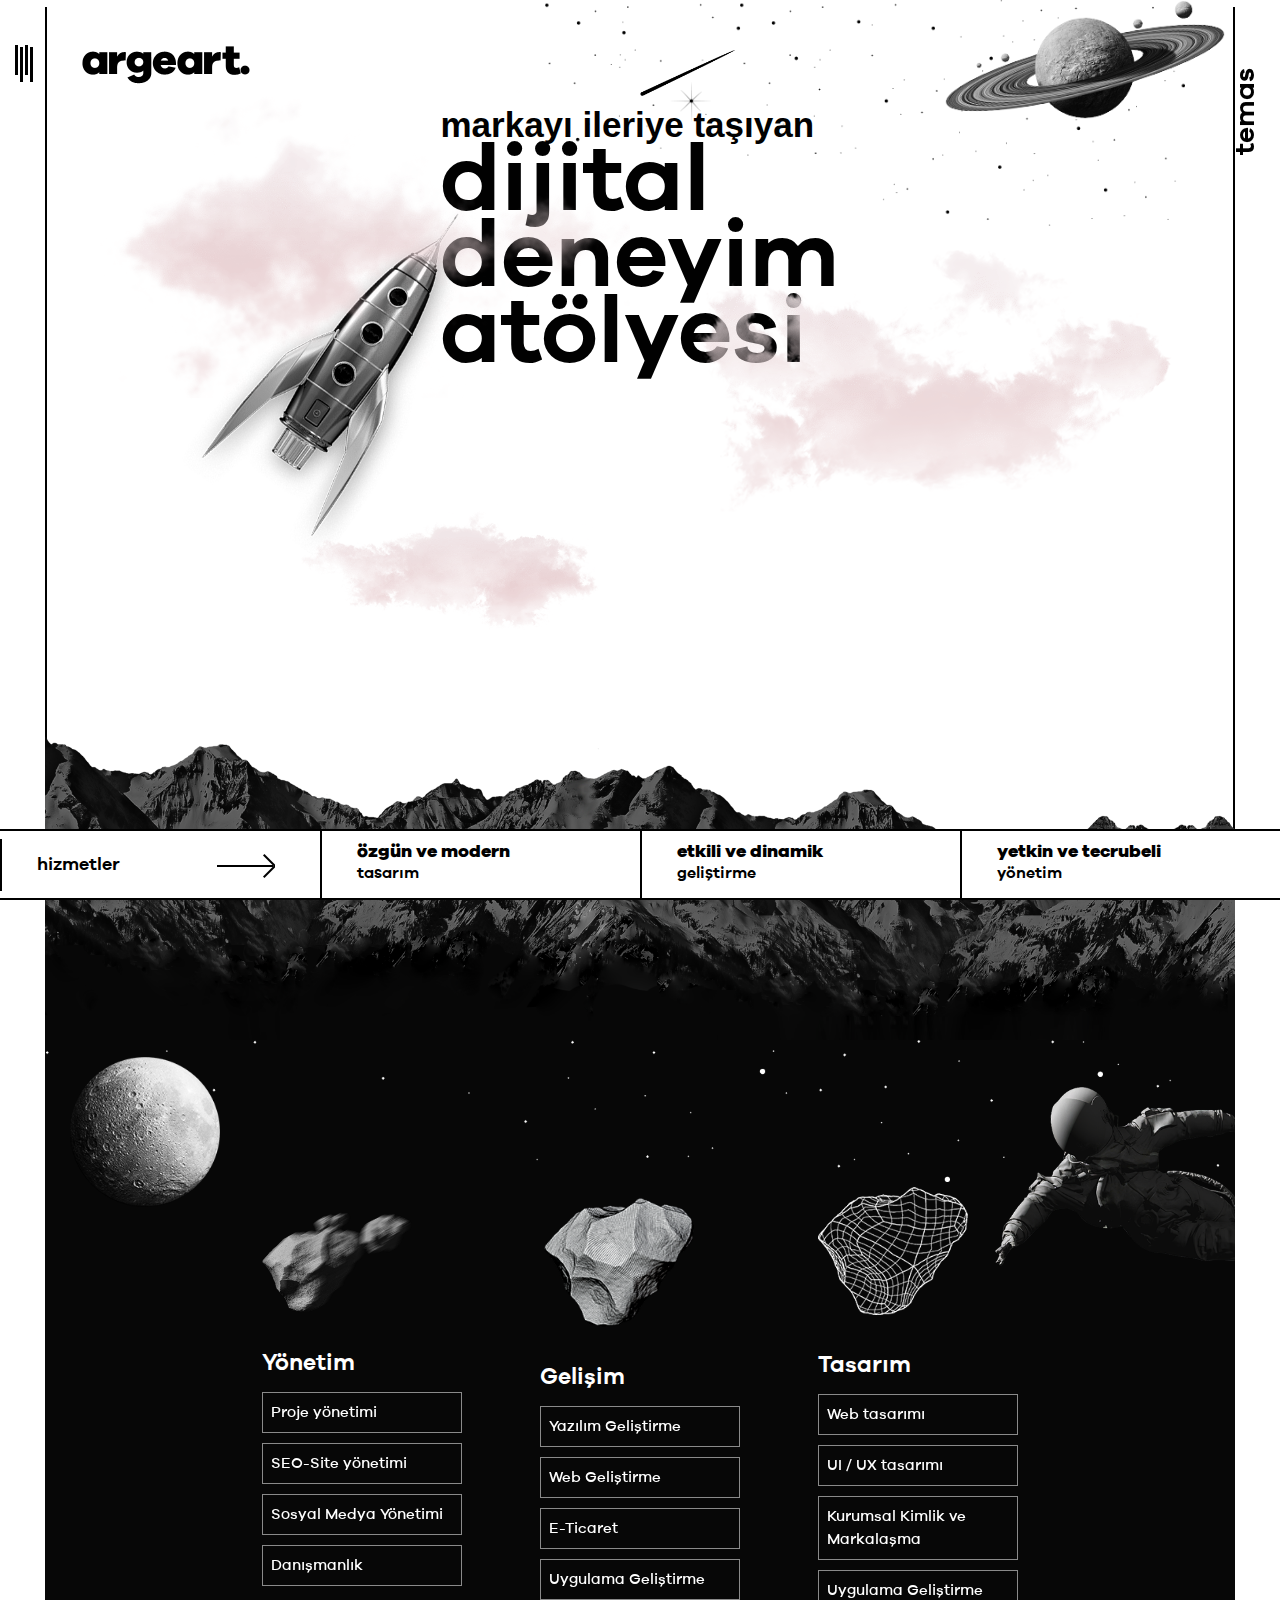
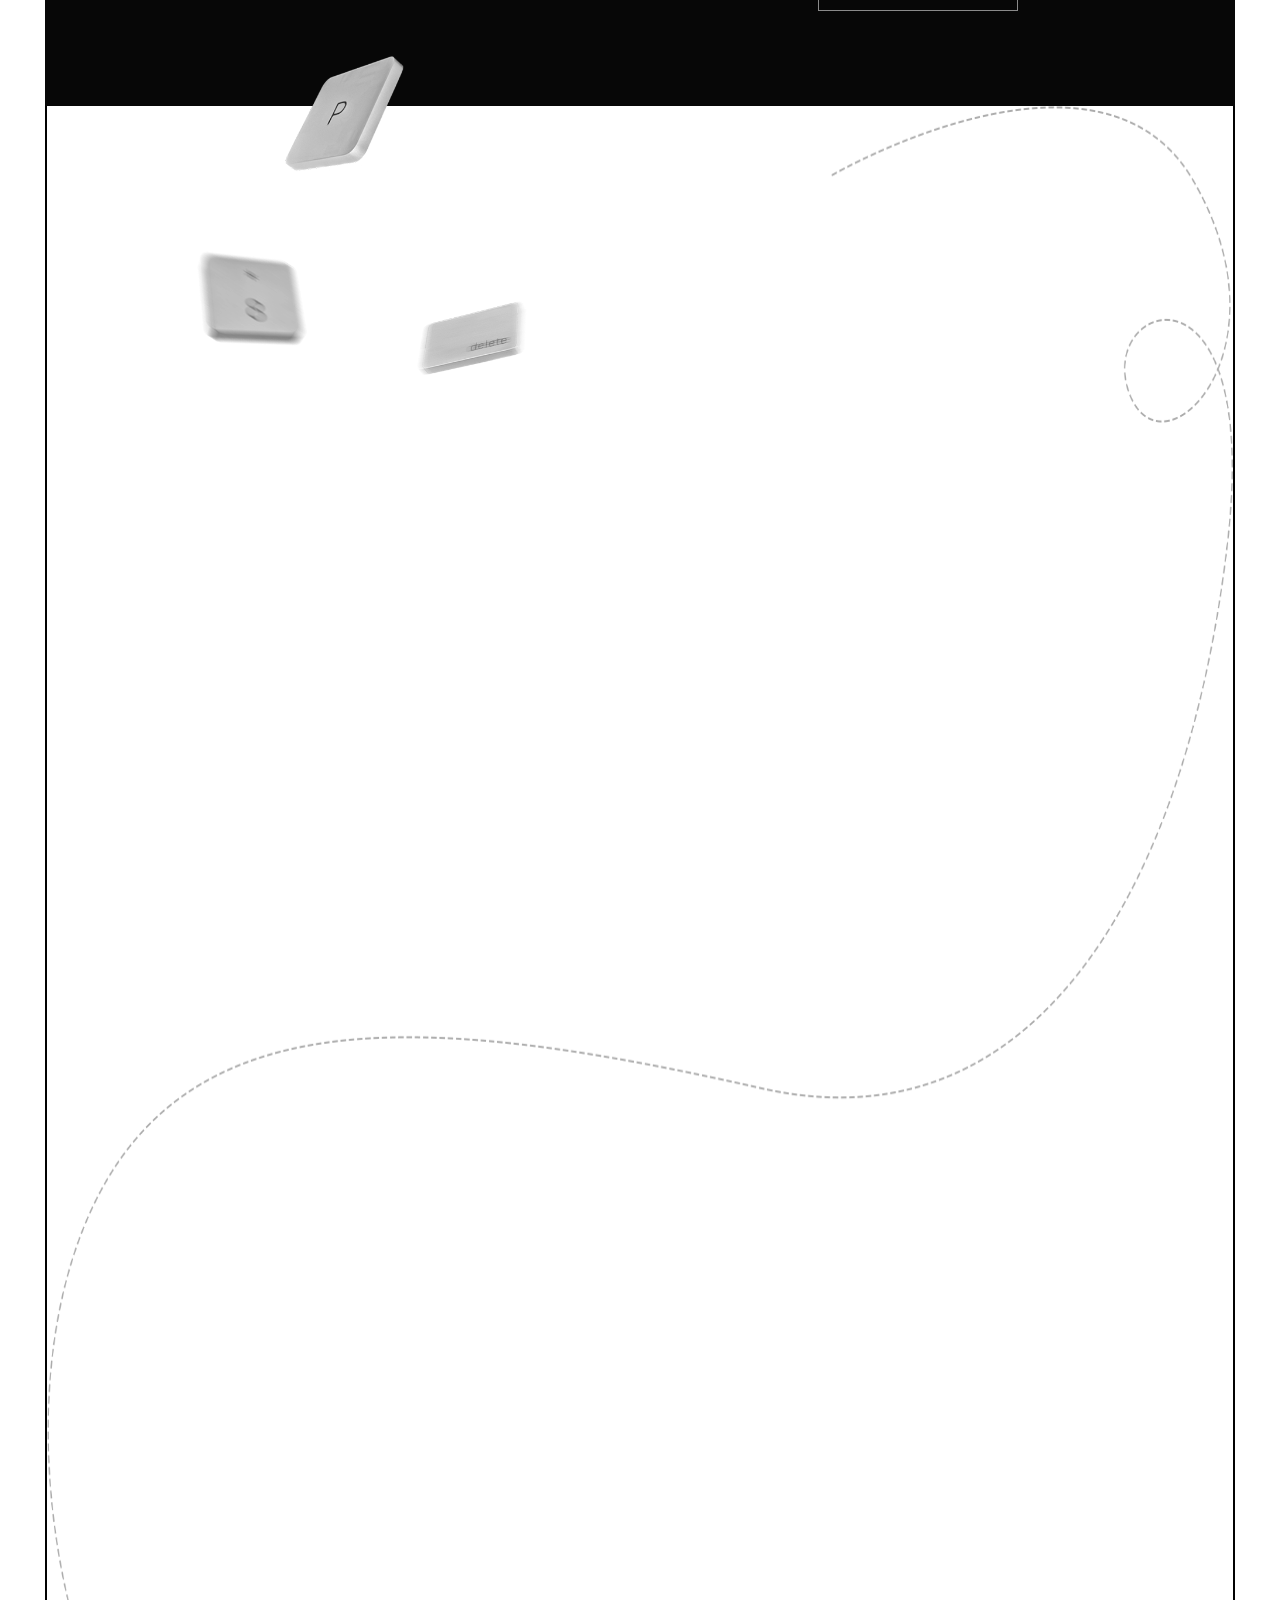
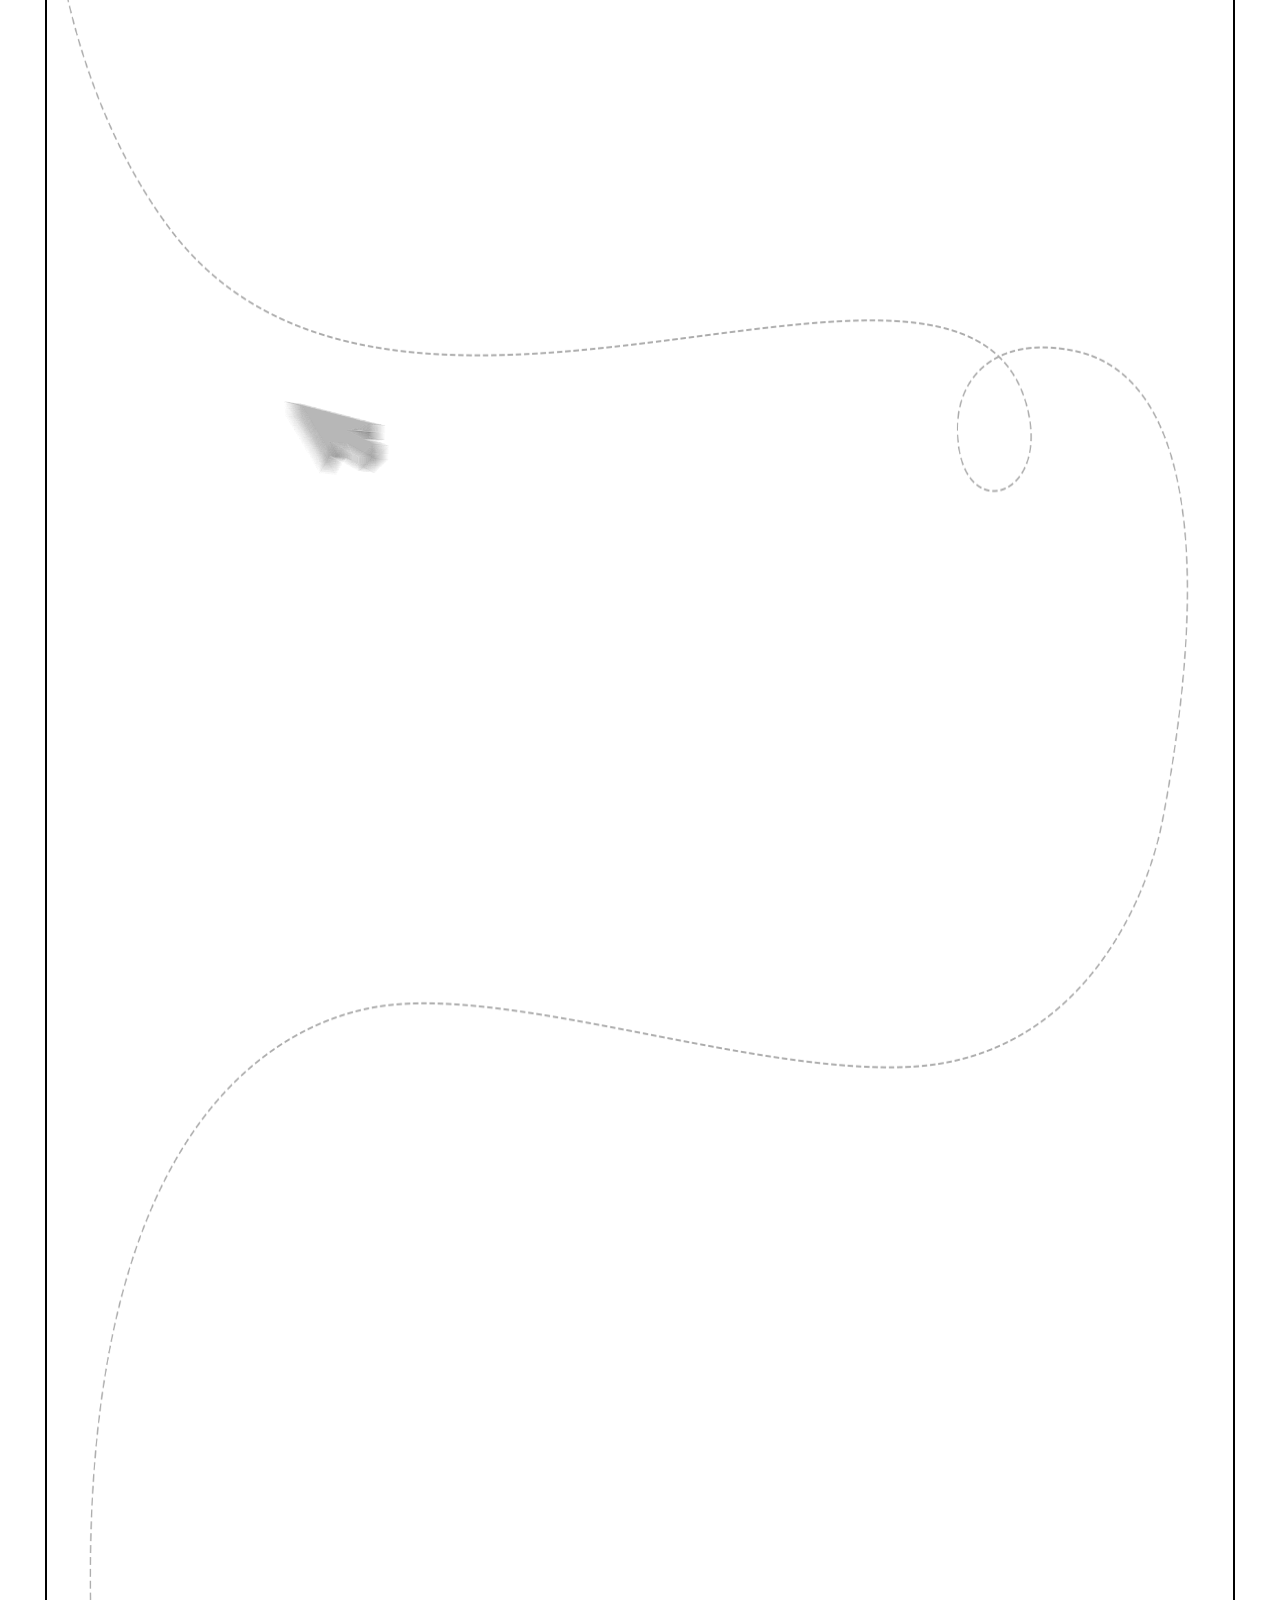
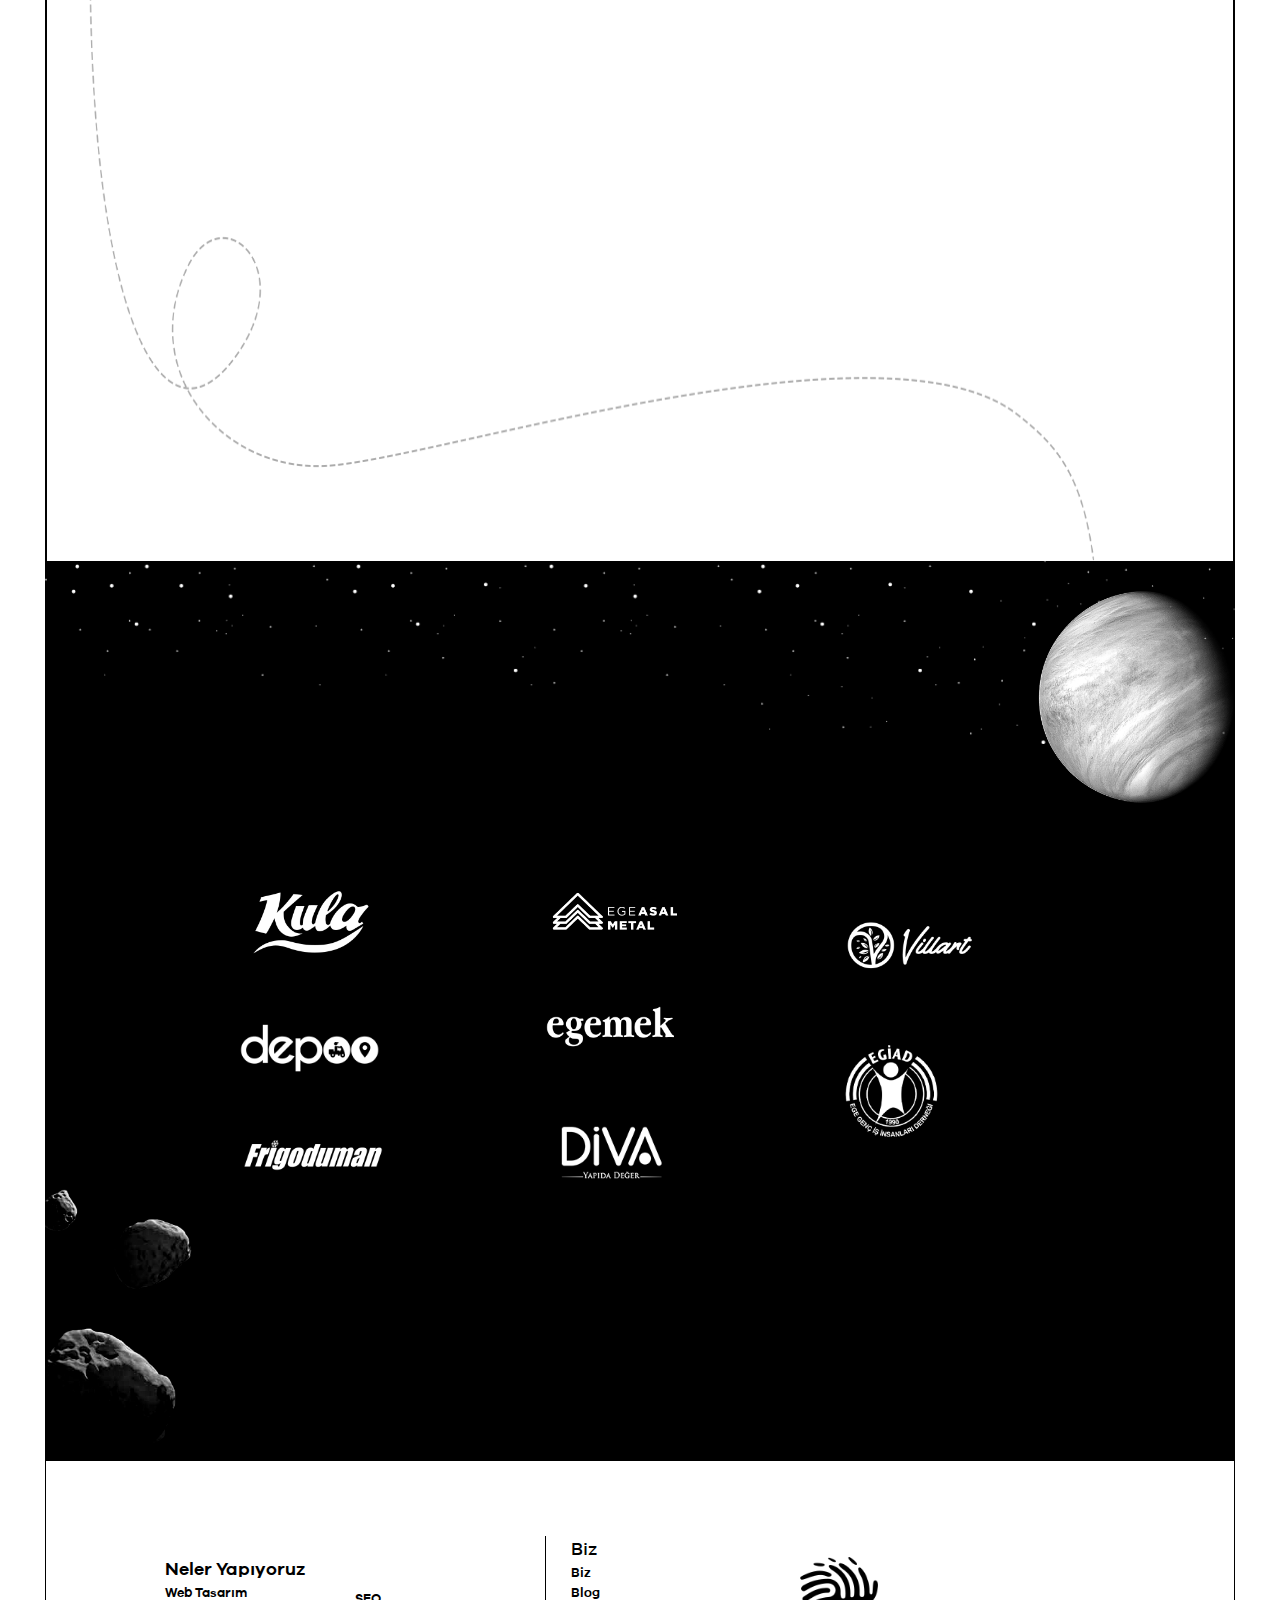
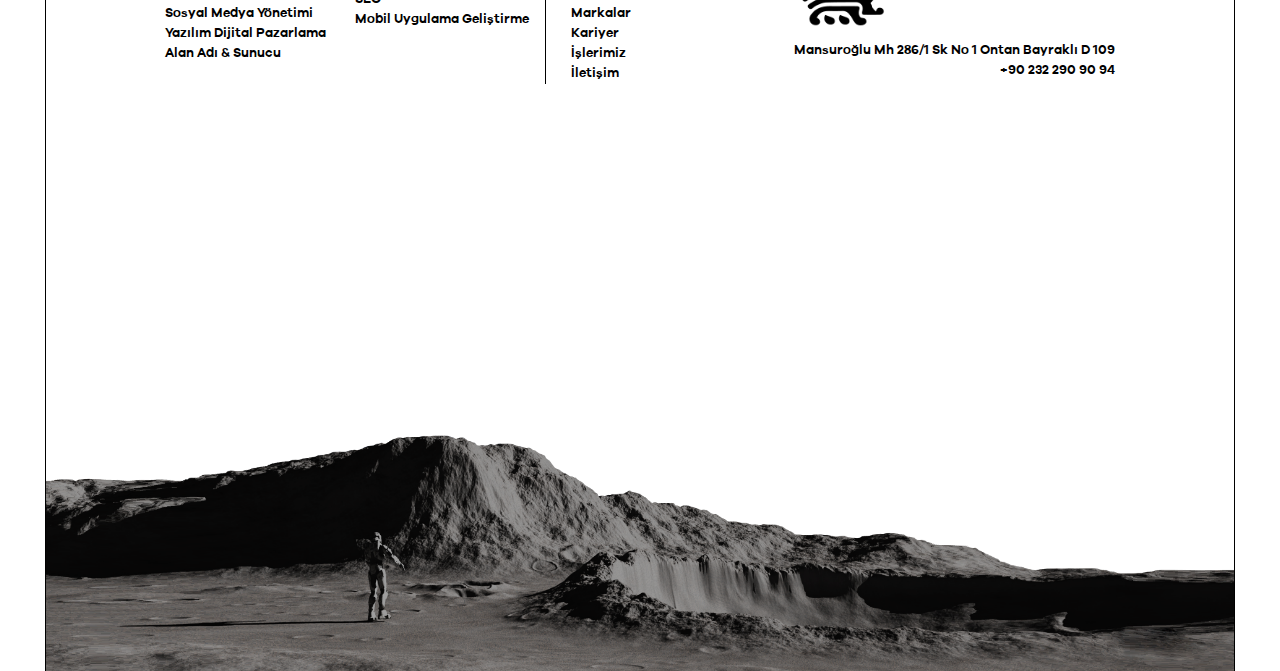
==== commit 8f8b147b: "contact page linked" ====
--- a/index.html
+++ b/index.html
@@ -43,7 +43,7 @@
                <a href="ux-ui-tasarim.html" class="menu__link">UX / UI tasarımı</a>
            </li>
            <li class="menu__item">
-               <a href="#" class="menu__link">Temas</a>
+               <a href="./temas.html" class="menu__link">Temas</a>
            </li>
        </ul>
 
@@ -154,7 +154,7 @@
      </ul>
 
      <span class="side_bar_contact_btn">
-           <a href="./contact.html">temas</a>
+           <a href="./temas.html">temas</a>
      </span>
  </div>
 
--- a/styles/style.css
+++ b/styles/style.css
@@ -1292,11 +1292,30 @@
 
 /* Contact page */
 
+.contact-outer-wrapper{
+  max-width: 93%;
+  margin: auto;
+  padding: 25px 45px 120px 45px;
+  align-items: center;
+  align-content: center;
+  justify-content: center;
+  display: grid;
+  grid-template-columns: 35% 50%;
+  grid-gap: 10%;
+}
+
+
+.contact-page-image {
+  width: 100%;
+}
+
+ul{
+  list-style: none;
+}
 input,
 select,
 textarea,
 button {
-  font-family: inherit;
   font-size: 100%;
 }
 
@@ -1323,23 +1342,6 @@
 
 textarea {
   resize: none;
-}
-
-ul {
-  list-style: none;
-}
-
-body {
-  font: 18px/1.5 "Open Sans", sans-serif;
-  background: var(--bodyColor);
-  color: var(--white);
-  margin: 1.5rem 0;
-}
-
-.container {
-  max-width: 800px;
-  margin: 0 auto;
-  padding: 0 1.5rem;
 }
 
 
@@ -1382,8 +1384,7 @@
 .my-form input:focus,
 .my-form textarea:focus,
 .my-form button:enabled:hover,
-.my-form button:focus,
-.my-form input[type="checkbox"]:focus + label {
+.my-form button:focus:focus + label {
   background: var(--bgFormElsFocus);
 }
 
@@ -1446,6 +1447,25 @@
   transform: translate(-110%, -50%);
 }
 
+.contact-dentails{
+  list-style: none;
+}
+
+.contact-dentails > li {
+  margin-bottom: 25px;
+}
+.contact-dentails > li > a {
+  text-decoration: none;
+  color: #171717;
+  margin-bottom: 25px;
+ font-weight: 900;
+}
+
+.contact-dentails > li > a > span{
+  font-weight: 900;
+  font-size: 20px;
+  text-decoration: underline;
+}
 .my-form button:enabled:hover .back,
 .my-form button:focus .back {
   transform: translate(-50%, -50%);
@@ -1502,19 +1522,6 @@
 
 /* FOOTER
 –––––––––––––––––––––––––––––––––––––––––––––––––– */
-footer {
-  font-size: 1rem;
-  text-align: right;
-  backface-visibility: hidden;
-}
-
-footer a {
-  text-decoration: none;
-}
-
-footer span {
-  color: var(--red);
-}
 
 :root {
     --white: #afafaf;
@@ -1548,6 +1555,10 @@
   }
 }
 
+.contact-form-wrapper{
+    max-width: 100%;
+    margin: auto;
+}
 @media screen and (min-width: 541px) {
   .my-form input[type="checkbox"] + label::before {
     top: 50%;
--- a/styles/responsive.css
+++ b/styles/responsive.css
@@ -290,6 +290,15 @@
     grid-template-columns: 1fr;
     
 }
+
+/* contact page */
+.contact-outer-wrapper{
+    display: flex;
+    flex-direction: column-reverse;
+    margin-top: -75px;
+    padding-top: 190px;
+  }
+  
 /* Site footer */
 
 .footer__inner{
